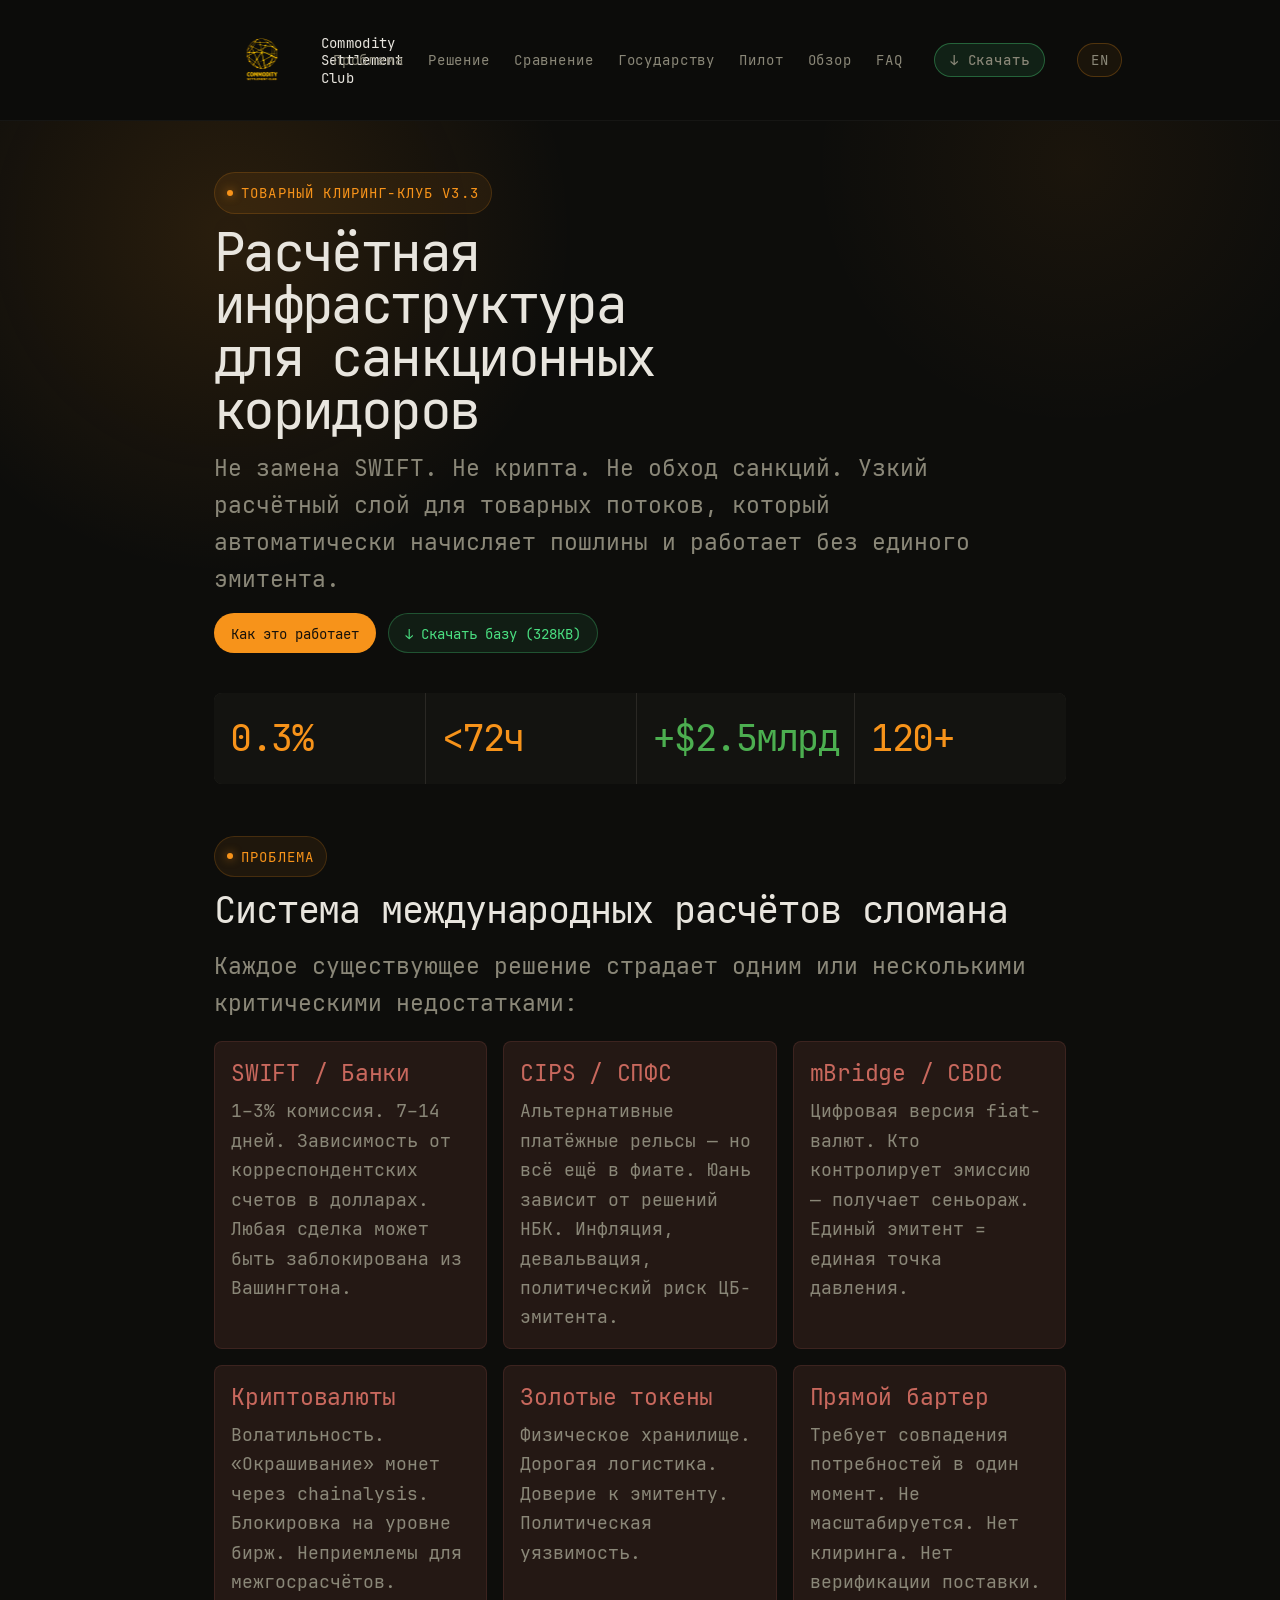
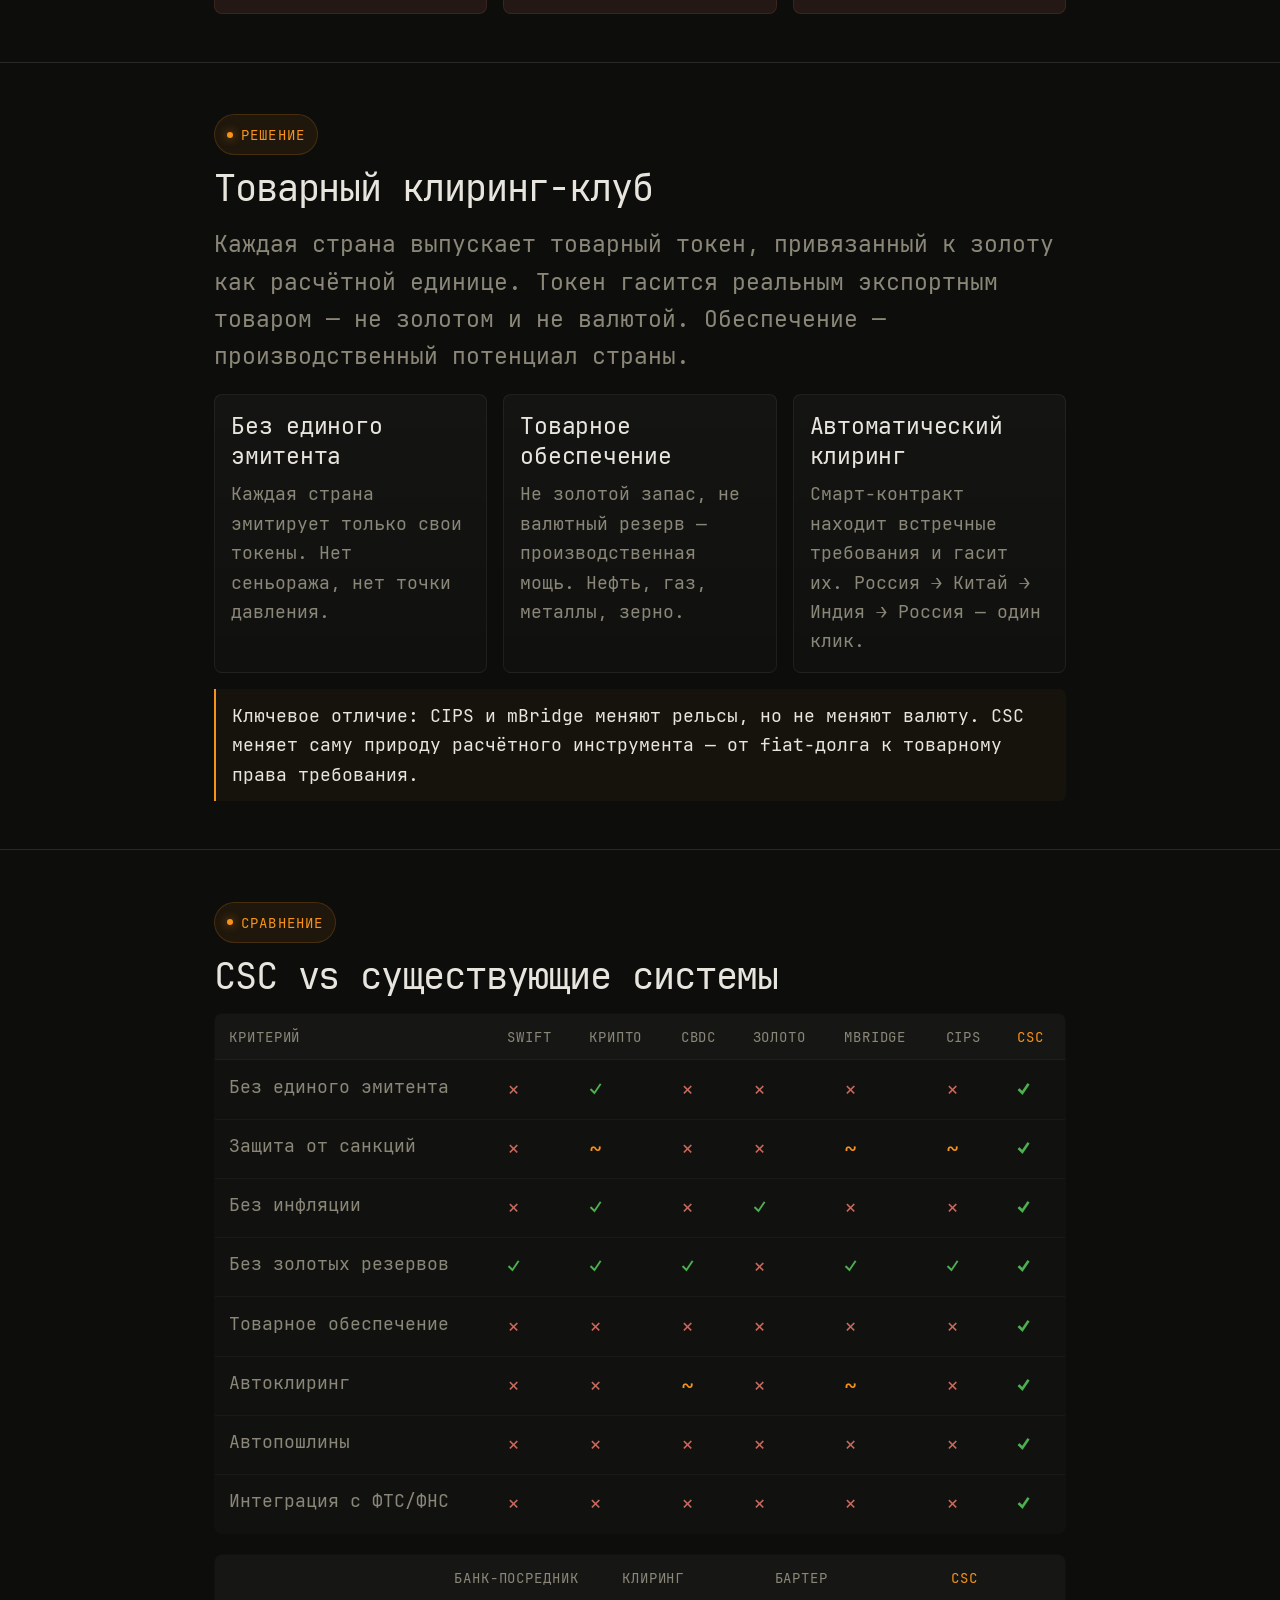
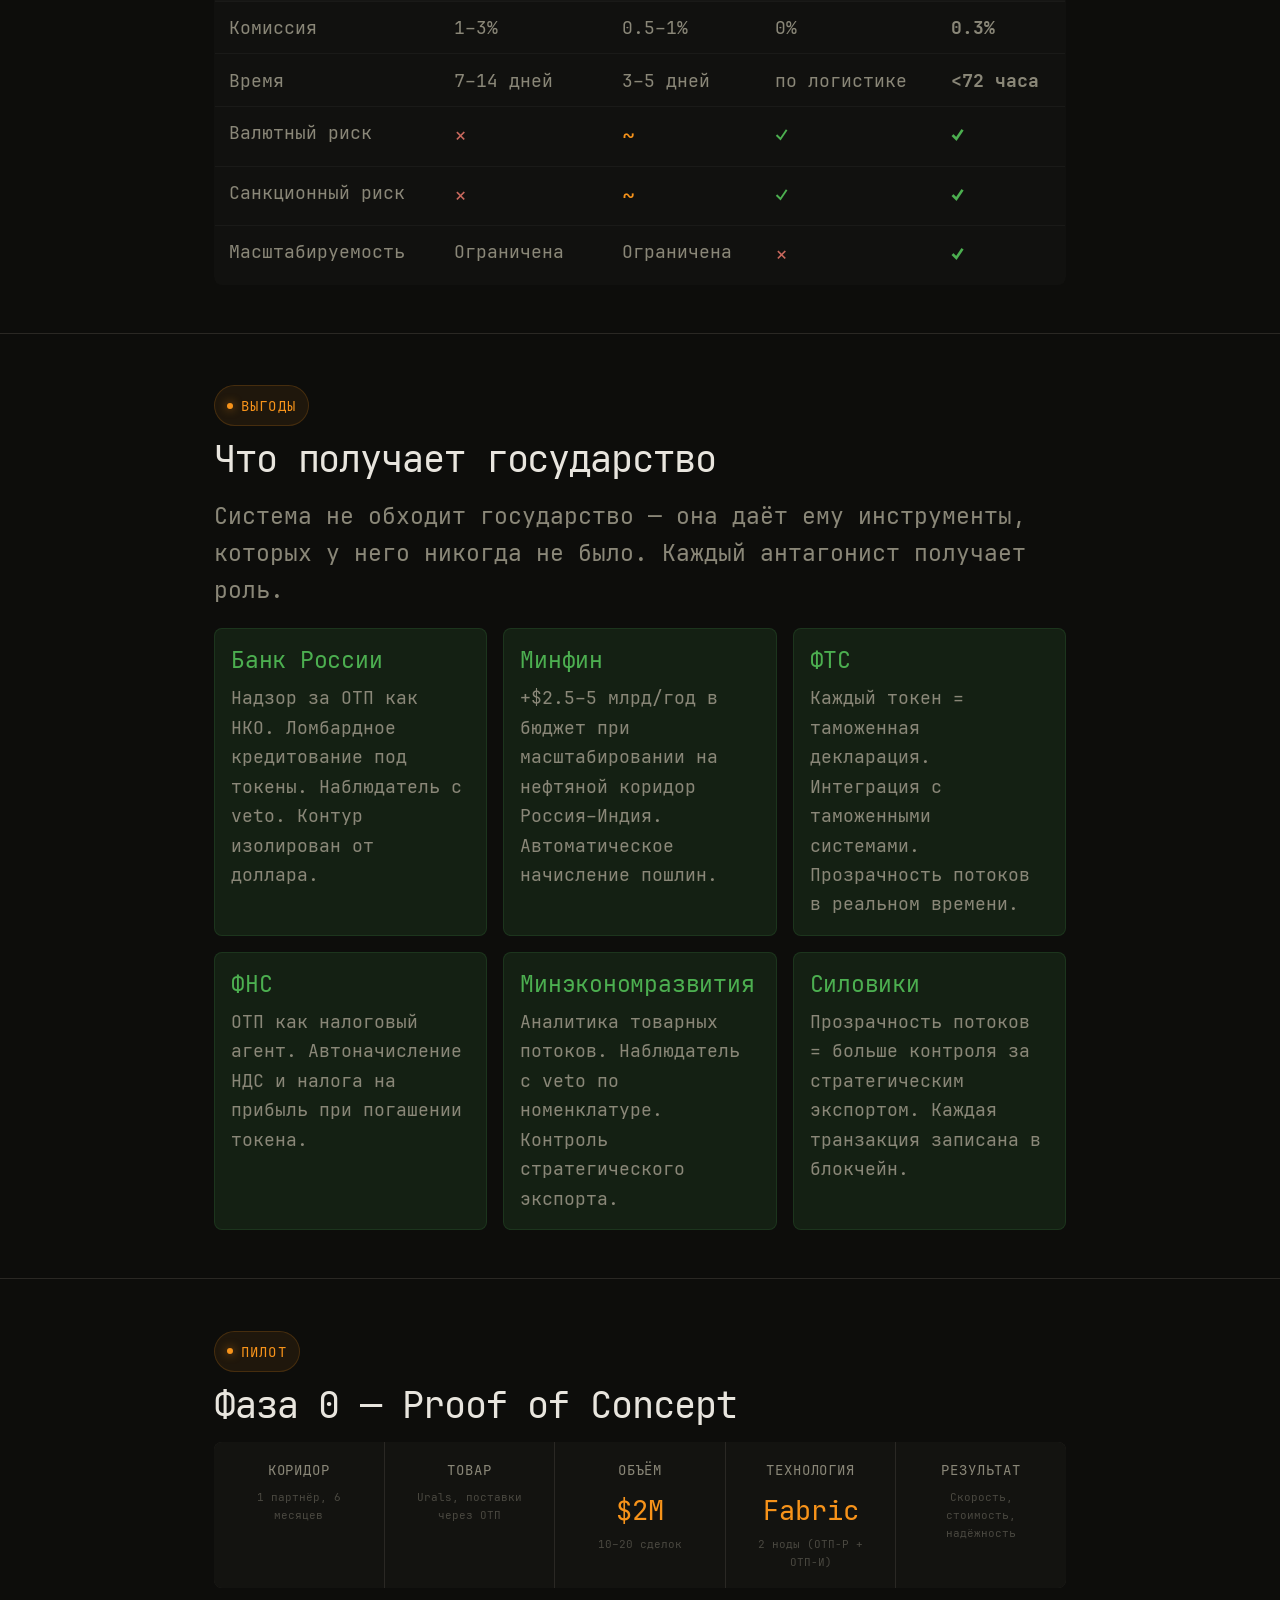
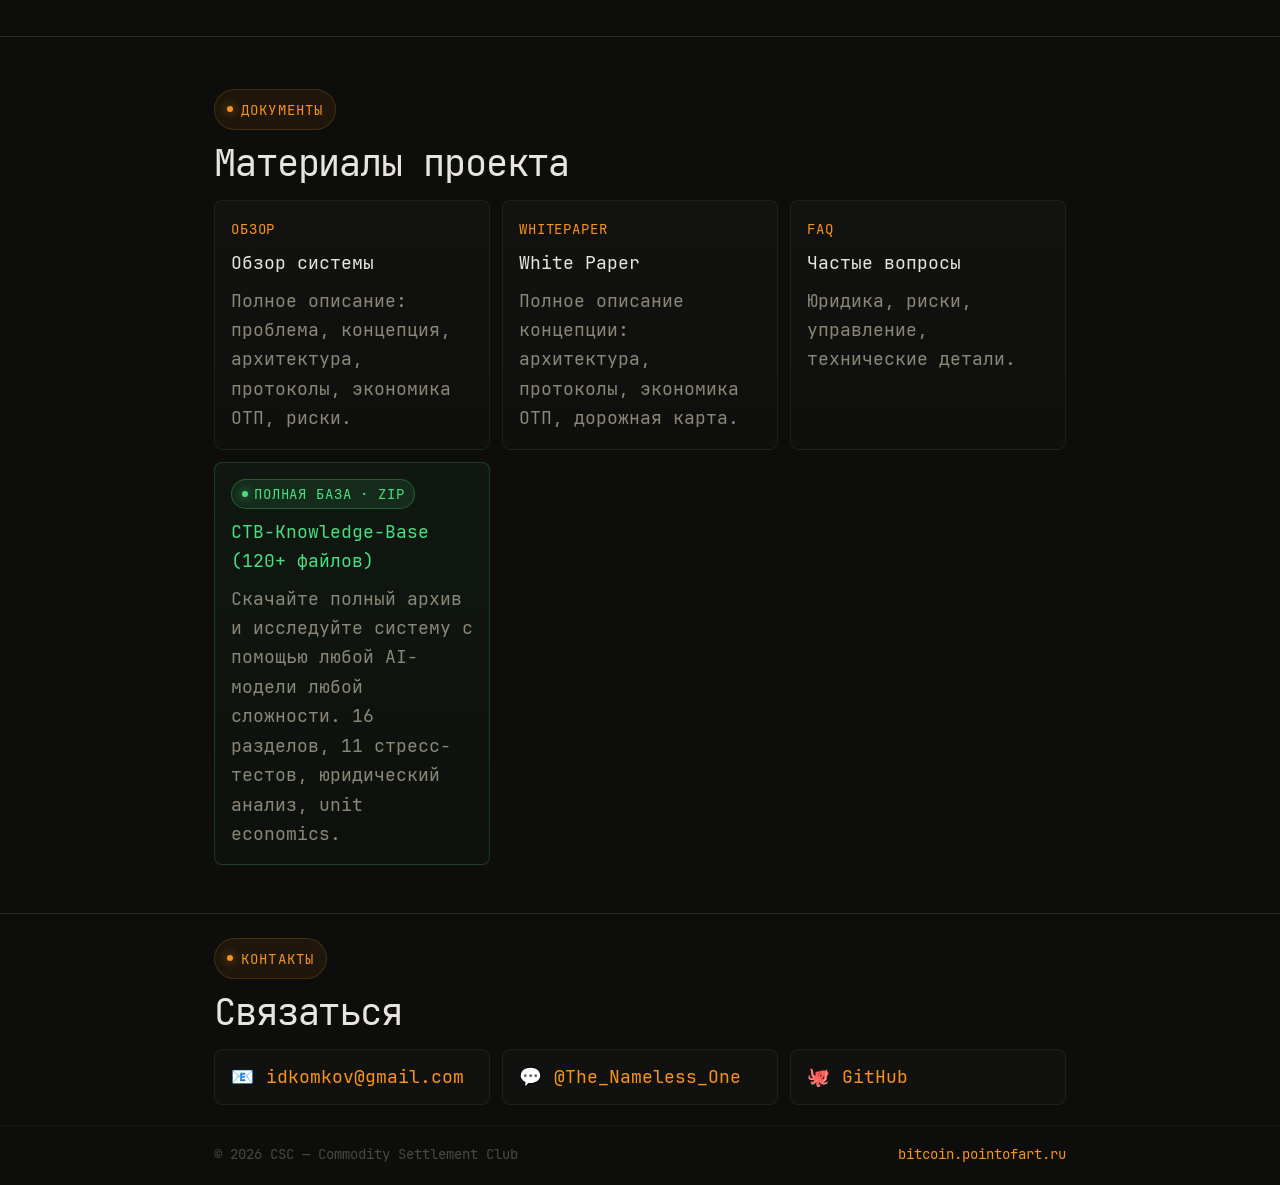
==== index.html @ 3a3a4cc9 "Site redesign: logos, fonts, wider content, EN/RU, contacts, analytics, accordions - Added LOGO.png " ====
<!DOCTYPE html>
<html lang="ru">
<head>
<meta charset="UTF-8">
<meta name="viewport" content="width=device-width, initial-scale=1.0">
<title>CSC — Commodity Settlement Club</title><link rel="stylesheet" href="site.css">
<script defer data-domain="pointofart.ru" src="https://plausible.io/js/script.tagged-events.js"></script>
</head>
<body>

<header class="site-header">
<div class="header-inner">
  <a href="#" class="brand">
    <img src="LOGO.png" alt="CSC" class="brand-mark">
    <div class="brand-copy">
      <strong>Commodity<br>Settlement<br>Club</strong>
    </div>
  </a>
  <nav class="nav">
    <div class="nav-links-wrap">
      <a href="#pain" data-ru="Проблема" data-en="Problem">Проблема</a>
      <a href="#solution" data-ru="Решение" data-en="Solution">Решение</a>
      <a href="#compare" data-ru="Сравнение" data-en="Compare">Сравнение</a>
      <a href="#state" data-ru="Государству" data-en="For state">Государству</a>
      <a href="#pilot" data-ru="Пилот" data-en="Pilot">Пилот</a>
      <a href="overview.html" data-ru="Обзор" data-en="Overview">Обзор</a>
      <a href="faq.html" data-ru="FAQ" data-en="FAQ">FAQ</a>
    </div>
    <a href="CTB-Knowledge-Base-archive.zip" class="nav-cta" download>↓ Скачать</a>
    <a href="index-en.html" class="lang-toggle">EN</a>
  </nav>
</div>
</header>

<!-- ===== HERO ===== -->
<section class="page-hero">
<div class="container">
  <div class="eyebrow" data-ru="Товарный клиринг-клуб v3.3" data-en="Commodity clearing club v3.3">Товарный клиринг-клуб v3.3</div>
  <h1><span data-ru="Расчётная инфраструктура для санкционных коридоров" data-en="Settlement infrastructure for sanctioned corridors">Расчётная инфраструктура для санкционных коридоров</span></h1>
  <p class="subtitle" data-ru="Не замена SWIFT. Не крипта. Не обход санкций. Узкий расчётный слой для товарных потоков, который автоматически начисляет пошлины и работает без единого эмитента." data-en="Not a SWIFT replacement. Not crypto. Not sanctions evasion. A narrow settlement layer for commodity flows that automatically accrues duties and operates without a single issuer.">Не замена SWIFT. Не крипта. Не обход санкций. Узкий расчётный слой для товарных потоков, который автоматически начисляет пошлины и работает без единого эмитента.</p>
  <div class="hero-actions">
    <a href="#solution" class="btn btn-primary" data-ru="Как это работает" data-en="How it works">Как это работает</a>
    <a href="CTB-Knowledge-Base-archive.zip" class="btn btn-dl" data-ru="Скачать базу (328KB)" data-en="Download base (328KB)">Скачать базу (328KB)</a>
  </div>
</div>
</section>

<div class="container">

<!-- ===== STATS ===== -->
<div class="stat-grid fade-in">
  <div class="stat">
    <strong>0.3%</strong>
  </div>
  <div class="stat">
    <strong>&lt;72ч</strong>
  </div>
  <div class="stat green">
    <strong>+$2.5млрд</strong>
  </div>
  <div class="stat">
    <strong>120+</strong>
  </div>
</div>
</div>

<!-- ===== 1. PAIN ===== -->
<section class="section" id="pain">
<div class="container">
  <div class="eyebrow" data-ru="Проблема" data-en="The problem">Проблема</div>
  <h2 class="section-title" data-ru="Система международных расчётов сломана" data-en="The international settlement system is broken">Система международных расчётов сломана</h2>
  <p class="section-copy" data-ru="Каждое существующее решение страдает одним или несколькими критическими недостатками:" data-en="Every existing solution suffers from one or more critical flaws:">Каждое существующее решение страдает одним или несколькими критическими недостатками:</p>
  <div class="grid-3 fade-in">
    <div class="card card-red">
      <h3 data-ru="SWIFT / Банки" data-en="SWIFT / Banks">SWIFT / Банки</h3>
      <p data-ru="1–3% комиссия. 7–14 дней. Зависимость от корреспондентских счетов в долларах. Любая сделка может быть заблокирована из Вашингтона." data-en="1–3% fee. 7–14 days. Dependency on USD correspondent accounts. Any deal can be blocked from Washington.">1–3% комиссия. 7–14 дней. Зависимость от корреспондентских счетов в долларах. Любая сделка может быть заблокирована из Вашингтона.</p>
    </div>
    <div class="card card-red">
      <h3 data-ru="CIPS / СПФС" data-en="CIPS / SPFS">CIPS / СПФС</h3>
      <p data-ru="Альтернативные платёжные рельсы — но всё ещё в фиате. Юань зависит от решений НБК. Инфляция, девальвация, политический риск ЦБ-эмитента." data-en="Alternative payment rails — but still in fiat. Yuan depends on PBOC decisions. Inflation, devaluation, political risk of issuing CB.">Альтернативные платёжные рельсы — но всё ещё в фиате. Юань зависит от решений НБК. Инфляция, девальвация, политический риск ЦБ-эмитента.</p>
    </div>
    <div class="card card-red">
      <h3 data-ru="mBridge / CBDC" data-en="mBridge / CBDC">mBridge / CBDC</h3>
      <p data-ru="Цифровая версия fiat-валют. Кто контролирует эмиссию — получает сеньораж. Единый эмитент = единая точка давления." data-en="Digital versions of fiat currencies. Whoever controls emission gets seigniorage. Single issuer = single point of pressure.">Цифровая версия fiat-валют. Кто контролирует эмиссию — получает сеньораж. Единый эмитент = единая точка давления.</p>
    </div>
    <div class="card card-red">
      <h3 data-ru="Криптовалюты" data-en="Cryptocurrencies">Криптовалюты</h3>
      <p data-ru="Волатильность. «Окрашивание» монет через chainalysis. Блокировка на уровне бирж. Неприемлемы для межгосрасчётов." data-en="Volatility. Coin tainting via chainalysis. Exchange-level blocking. Unsuitable for interstate settlements.">Волатильность. «Окрашивание» монет через chainalysis. Блокировка на уровне бирж. Неприемлемы для межгосрасчётов.</p>
    </div>
    <div class="card card-red">
      <h3 data-ru="Золотые токены" data-en="Gold tokens">Золотые токены</h3>
      <p data-ru="Физическое хранилище. Дорогая логистика. Доверие к эмитенту. Политическая уязвимость. Венесуэла и вольфрамовые слитки." data-en="Physical storage. Expensive logistics. Trust in issuer. Political vulnerability.">Физическое хранилище. Дорогая логистика. Доверие к эмитенту. Политическая уязвимость.</p>
    </div>
    <div class="card card-red">
      <h3 data-ru="Прямой бартер" data-en="Direct barter">Прямой бартер</h3>
      <p data-ru="Требует совпадения потребностей в один момент. Не масштабируется. Нет клиринга. Нет верификации поставки." data-en="Requires matching needs at one moment. Doesn't scale. No clearing. No delivery verification.">Требует совпадения потребностей в один момент. Не масштабируется. Нет клиринга. Нет верификации поставки.</p>
    </div>
  </div>
</div>
</section>

<hr class="divider">

<!-- ===== 2. SOLUTION ===== -->
<section class="section" id="solution">
<div class="container">
  <div class="eyebrow" data-ru="Решение" data-en="Solution">Решение</div>
  <h2 class="section-title" data-ru="Товарный клиринг-клуб" data-en="Commodity Settlement Club">Товарный клиринг-клуб</h2>
  <p class="section-copy" data-ru="Каждая страна выпускает товарный токен, привязанный к золоту как расчётной единице. Токен гасится реальным экспортным товаром — не золотом и не валютой. Обеспечение — производственный потенциал страны." data-en="Each country issues a commodity token pegged to gold as a unit of account. The token is redeemed with real export commodity. Collateral is the country's production capacity.">Каждая страна выпускает товарный токен, привязанный к золоту как расчётной единице. Токен гасится реальным экспортным товаром — не золотом и не валютой. Обеспечение — производственный потенциал страны.</p>

  <div class="grid-3 fade-in">
    <div class="card">
      <h3 data-ru="Без единого эмитента" data-en="No single issuer">Без единого эмитента</h3>
      <p data-ru="Каждая страна эмитирует только свои токены. Нет сеньоража, нет точки давления." data-en="Each country only issues its own tokens. No seigniorage, no pressure point.">Каждая страна эмитирует только свои токены. Нет сеньоража, нет точки давления.</p>
    </div>
    <div class="card">
      <h3 data-ru="Товарное обеспечение" data-en="Commodity-backed">Товарное обеспечение</h3>
      <p data-ru="Не золотой запас, не валютный резерв — производственная мощь. Нефть, газ, металлы, зерно." data-en="Not gold reserves, not forex — production capacity. Oil, gas, metals, grain.">Не золотой запас, не валютный резерв — производственная мощь. Нефть, газ, металлы, зерно.</p>
    </div>
    <div class="card">
      <h3 data-ru="Автоматический клиринг" data-en="Automatic clearing">Автоматический клиринг</h3>
      <p data-ru="Смарт-контракт находит встречные требования и гасит их. Россия → Китай → Индия → Россия — один клик." data-en="Smart contract finds offsetting claims and settles them. Russia → China → India → Russia — one click.">Смарт-контракт находит встречные требования и гасит их. Россия → Китай → Индия → Россия — один клик.</p>
    </div>
  </div>

  <blockquote>
    <p data-ru="Ключевое отличие: CIPS и mBridge меняют рельсы, но не меняют валюту. CSC меняет саму природу расчётного инструмента — от fiat-долга к товарному праву требования." data-en="Key difference: CIPS and mBridge change the rails but not the currency. CSC changes the nature of the settlement instrument itself — from fiat debt to commodity claim.">Ключевое отличие: CIPS и mBridge меняют рельсы, но не меняют валюту. CSC меняет саму природу расчётного инструмента — от fiat-долга к товарному права требования.</p>
  </blockquote>
</div>
</section>

<hr class="divider">

<!-- ===== 3. COMPARISON ===== -->
<section class="section" id="compare">
<div class="container">
  <div class="eyebrow" data-ru="Сравнение" data-en="Comparison">Сравнение</div>
  <h2 class="section-title" data-ru="CSC vs существующие системы" data-en="CSC vs existing systems">CSC vs существующие системы</h2>

  <!-- Table 1: Features -->
  <div class="table-wrap fade-in">
    <table>
      <thead>
        <tr>
          <th data-ru="Критерий" data-en="Criteria">Критерий</th>
          <th>SWIFT</th>
          <th data-ru="Крипто" data-en="Crypto">Крипто</th>
          <th>CBDC</th>
          <th data-ru="Золото" data-en="Gold">Золото</th>
          <th>mBridge</th>
          <th>CIPS</th>
          <th style="color:var(--color-primary)">CSC</th>
        </tr>
      </thead>
      <tbody>
        <tr>
          <td data-ru="Без единого эмитента" data-en="No single issuer">Без единого эмитента</td>
          <td class="cross">×</td><td class="check">✓</td><td class="cross">×</td><td class="cross">×</td><td class="cross">×</td><td class="cross">×</td><td class="highlight check"><strong>✓</strong></td>
        </tr>
        <tr>
          <td data-ru="Защита от санкций" data-en="Sanction-proof">Защита от санкций</td>
          <td class="cross">×</td><td class="partial">~</td><td class="cross">×</td><td class="cross">×</td><td class="partial">~</td><td class="partial">~</td><td class="highlight check"><strong>✓</strong></td>
        </tr>
        <tr>
          <td data-ru="Без инфляции" data-en="Inflation-free">Без инфляции</td>
          <td class="cross">×</td><td class="check">✓</td><td class="cross">×</td><td class="check">✓</td><td class="cross">×</td><td class="cross">×</td><td class="highlight check"><strong>✓</strong></td>
        </tr>
        <tr>
          <td data-ru="Без золотых резервов" data-en="No gold reserves needed">Без золотых резервов</td>
          <td class="check">✓</td><td class="check">✓</td><td class="check">✓</td><td class="cross">×</td><td class="check">✓</td><td class="check">✓</td><td class="highlight check"><strong>✓</strong></td>
        </tr>
        <tr>
          <td data-ru="Товарное обеспечение" data-en="Commodity-backed">Товарное обеспечение</td>
          <td class="cross">×</td><td class="cross">×</td><td class="cross">×</td><td class="cross">×</td><td class="cross">×</td><td class="cross">×</td><td class="highlight check"><strong>✓</strong></td>
        </tr>
        <tr>
          <td data-ru="Автоклиринг" data-en="Auto-clearing">Автоклиринг</td>
          <td class="cross">×</td><td class="cross">×</td><td class="partial">~</td><td class="cross">×</td><td class="partial">~</td><td class="cross">×</td><td class="highlight check"><strong>✓</strong></td>
        </tr>
        <tr>
          <td data-ru="Автопошлины" data-en="Auto duties">Автопошлины</td>
          <td class="cross">×</td><td class="cross">×</td><td class="cross">×</td><td class="cross">×</td><td class="cross">×</td><td class="cross">×</td><td class="highlight check"><strong>✓</strong></td>
        </tr>
        <tr>
          <td data-ru="Интеграция с ФТС/ФНС" data-en="Customs/tax integration">Интеграция с ФТС/ФНС</td>
          <td class="cross">×</td><td class="cross">×</td><td class="cross">×</td><td class="cross">×</td><td class="cross">×</td><td class="cross">×</td><td class="highlight check"><strong>✓</strong></td>
        </tr>
      </tbody>
    </table>
  </div>

  <!-- Table 2: Metrics -->
  <div class="table-wrap fade-in" style="margin-top:var(--space-5)">
    <table>
      <thead>
        <tr>
          <th></th>
          <th data-ru="Банк-посредник" data-en="Bank intermediary">Банк-посредник</th>
          <th data-ru="Клиринг" data-en="Clearing">Клиринг</th>
          <th data-ru="Бартер" data-en="Barter">Бартер</th>
          <th style="color:var(--color-primary)">CSC</th>
        </tr>
      </thead>
      <tbody>
        <tr>
          <td data-ru="Комиссия" data-en="Fee">Комиссия</td>
          <td>1–3%</td><td>0.5–1%</td><td>0%</td><td class="highlight"><strong>0.3%</strong></td>
        </tr>
        <tr>
          <td data-ru="Время" data-en="Time">Время</td>
          <td>7–14 дней</td><td>3–5 дней</td><td data-ru="по логистике" data-en="logistics-based">по логистике</td><td class="highlight"><strong>&lt;72 часа</strong></td>
        </tr>
        <tr>
          <td data-ru="Валютный риск" data-en="FX risk">Валютный риск</td>
          <td class="cross">×</td><td class="partial">~</td><td class="check">✓</td><td class="highlight check"><strong>✓</strong></td>
        </tr>
        <tr>
          <td data-ru="Санкционный риск" data-en="Sanction risk">Санкционный риск</td>
          <td class="cross">×</td><td class="partial">~</td><td class="check">✓</td><td class="highlight check"><strong>✓</strong></td>
        </tr>
        <tr>
          <td data-ru="Масштабируемость" data-en="Scalability">Масштабируемость</td>
          <td data-ru="Ограничена" data-en="Limited">Ограничена</td><td data-ru="Ограничена" data-en="Limited">Ограничена</td><td class="cross">×</td><td class="highlight check"><strong>✓</strong></td>
        </tr>
      </tbody>
    </table>
  </div>
</div>
</section>

<hr class="divider">

<!-- ===== 4. STATE BENEFITS ===== -->
<section class="section" id="state">
<div class="container">
  <div class="eyebrow" data-ru="Выгоды" data-en="Benefits">Выгоды</div>
  <h2 class="section-title" data-ru="Что получает государство" data-en="What the state gets">Что получает государство</h2>
  <p class="section-copy" data-ru="Система не обходит государство — она даёт ему инструменты, которых у него никогда не было. Каждый антагонист получает роль." data-en="The system doesn't bypass the state — it gives it tools it never had. Every antagonist gets a role.">Система не обходит государство — она даёт ему инструменты, которых у него никогда не было. Каждый антагонист получает роль.</p>
  <div class="grid-3 fade-in">
    <div class="card card-green">
      <h3 data-ru="Банк России" data-en="Central Bank">Банк России</h3>
      <p data-ru="Надзор за ОТП как НКО. Ломбардное кредитование под токены. Наблюдатель с veto. Контур изолирован от доллара." data-en="Oversight of OTP as NPO. Lombard lending against tokens. Observer with veto. USD-isolated circuit.">Надзор за ОТП как НКО. Ломбардное кредитование под токены. Наблюдатель с veto. Контур изолирован от доллара.</p>
    </div>
    <div class="card card-green">
      <h3 data-ru="Минфин" data-en="Ministry of Finance">Минфин</h3>
      <p data-ru="+$2.5–5 млрд/год в бюджет при масштабировании на нефтяной коридор Россия–Индия. Автоматическое начисление пошлин." data-en="+$2.5–5B/year budget revenue at scale on Russia–India oil corridor. Automatic duty accrual.">+$2.5–5 млрд/год в бюджет при масштабировании на нефтяной коридор Россия–Индия. Автоматическое начисление пошлин.</p>
    </div>
    <div class="card card-green">
      <h3 data-ru="ФТС" data-en="Customs">ФТС</h3>
      <p data-ru="Каждый токен = таможенная декларация. Интеграция с таможенными системами. Прозрачность потоков в реальном времени." data-en="Each token = customs declaration. Customs system integration. Real-time flow transparency.">Каждый токен = таможенная декларация. Интеграция с таможенными системами. Прозрачность потоков в реальном времени.</p>
    </div>
    <div class="card card-green">
      <h3 data-ru="ФНС" data-en="Tax Service">ФНС</h3>
      <p data-ru="ОТП как налоговый агент. Автоначисление НДС и налога на прибыль при погашении токена." data-en="OTP as tax agent. Automatic VAT and income tax accrual on token redemption.">ОТП как налоговый агент. Автоначисление НДС и налога на прибыль при погашении токена.</p>
    </div>
    <div class="card card-green">
      <h3 data-ru="Минэкономразвития" data-en="Economy Ministry">Минэкономразвития</h3>
      <p data-ru="Аналитика товарных потоков. Наблюдатель с veto по номенклатуре. Контроль стратегического экспорта." data-en="Commodity flow analytics. Observer with veto on nomenclature. Strategic export control.">Аналитика товарных потоков. Наблюдатель с veto по номенклатуре. Контроль стратегического экспорта.</p>
    </div>
    <div class="card card-green">
      <h3 data-ru="Силовики" data-en="Security services">Силовики</h3>
      <p data-ru="Прозрачность потоков = больше контроля за стратегическим экспортом. Каждая транзакция записана в блокчейн." data-en="Flow transparency = more control over strategic exports. Every transaction recorded on blockchain.">Прозрачность потоков = больше контроля за стратегическим экспортом. Каждая транзакция записана в блокчейн.</p>
    </div>
  </div>
</div>
</section>

<hr class="divider">

<!-- ===== 5. PILOT ===== -->
<section class="section" id="pilot">
<div class="container">
  <div class="eyebrow" data-ru="Пилот" data-en="Pilot">Пилот</div>
  <h2 class="section-title" data-ru="Фаза 0 — Proof of Concept" data-en="Phase 0 — Proof of Concept">Фаза 0 — Proof of Concept</h2>
  <div class="pilot-grid fade-in">
    <div class="pilot-item">
      <strong data-ru="Коридор" data-en="Corridor">Коридор</strong>
      <small data-ru="1 партнёр, 6 месяцев" data-en="1 partner, 6 months">1 партнёр, 6 месяцев</small>
    </div>
    <div class="pilot-item">
      <strong data-ru="Товар" data-en="Commodity">Товар</strong>
      <small data-ru="Urals, поставки через ОТП" data-en="Urals, deliveries via OTP">Urals, поставки через ОТП</small>
    </div>
    <div class="pilot-item">
      <strong data-ru="Объём" data-en="Volume">Объём</strong>
      <span>$2M</span>
      <small data-ru="10–20 сделок" data-en="10–20 transactions">10–20 сделок</small>
    </div>
    <div class="pilot-item">
      <strong data-ru="Технология" data-en="Technology">Технология</strong>
      <span>Fabric</span>
      <small data-ru="2 ноды (ОТП-Р + ОТП-И)" data-en="2 nodes (OTP-R + OTP-I)">2 ноды (ОТП-Р + ОТП-И)</small>
    </div>
    <div class="pilot-item">
      <strong data-ru="Результат" data-en="Result">Результат</strong>
      <small data-ru="Скорость, стоимость, надёжность" data-en="Speed, cost, reliability">Скорость, стоимость, надёжность</small>
    </div>
  </div>
</div>
</section>

<hr class="divider">

<!-- ===== 6. DOCUMENTS ===== -->
<section class="section" id="docs">
<div class="container">
  <div class="eyebrow" data-ru="Документы" data-en="Documents">Документы</div>
  <h2 class="section-title" data-ru="Материалы проекта" data-en="Project materials">Материалы проекта</h2>
  <div class="doc-grid fade-in">
    <a href="overview.html" class="doc-card">
      <span class="doc-label" data-ru="Обзор" data-en="Overview">Обзор</span>
      <span class="doc-title" data-ru="Обзор системы" data-en="System overview">Обзор системы</span>
      <span class="doc-desc" data-ru="Полное описание: проблема, концепция, архитектура, протоколы, экономика ОТП, риски." data-en="Full description: problem, concept, architecture, protocols, OTP economics, risks.">Полное описание: проблема, концепция, архитектура, протоколы, экономика ОТП, риски.</span>
    </a>
    <a href="whitepaper.html" class="doc-card">
      <span class="doc-label">Whitepaper</span>
      <span class="doc-title" data-ru="White Paper" data-en="White Paper">White Paper</span>
      <span class="doc-desc" data-ru="Полное описание концепции: архитектура, протоколы, экономика ОТП, дорожная карта." data-en="Full concept: architecture, protocols, OTP economics, roadmap.">Полное описание концепции: архитектура, протоколы, экономика ОТП, дорожная карта.</span>
    </a>
    <a href="faq.html" class="doc-card">
      <span class="doc-label">FAQ</span>
      <span class="doc-title" data-ru="Частые вопросы" data-en="Frequently asked">Частые вопросы</span>
      <span class="doc-desc" data-ru="Юридика, риски, управление, технические детали." data-en="Legal, risks, governance, technical details.">Юридика, риски, управление, технические детали.</span>
    </a>
    <a href="CTB-Knowledge-Base-archive.zip" class="doc-card doc-card--dl">
      <span class="doc-label" data-ru="Полная база · ZIP" data-en="Full base · ZIP">Полная база · ZIP</span>
      <span class="doc-title" data-ru="CTB-Knowledge-Base (120+ файлов)" data-en="CTB-Knowledge-Base (120+ files)">CTB-Knowledge-Base (120+ файлов)</span>
      <span class="doc-desc" data-ru="Скачайте полный архив и исследуйте систему с помощью любой AI-модели любой сложности. 16 разделов, 11 стресс-тестов, юридический анализ, unit economics." data-en="Download the full archive and explore the system with any AI model of any complexity. 16 sections, 11 stress tests, legal analysis, unit economics.">Скачайте полный архив и исследуйте систему с помощью любой AI-модели любой сложности. 16 разделов, 11 стресс-тестов, юридический анализ, unit economics.</span>
    </a>
  </div>
</div>
</section>

</div>


<!-- ===== КОНТАКТЫ ===== -->
<section class="contacts-section" id="contacts">
<div class="container">
  <div class="eyebrow" data-ru="Контакты" data-en="Contacts">Контакты</div>
  <h2 class="section-title" data-ru="Связаться" data-en="Get in touch">Связаться</h2>
  <div class="contacts-grid fade-in">
    <div class="contact-card">
      <span>📧</span>
      <a href="mailto:idkomkov@gmail.com">idkomkov@gmail.com</a>
    </div>
    <div class="contact-card">
      <span>💬</span>
      <a href="https://t.me/The_Nameless_One" target="_blank" rel="noopener">@The_Nameless_One</a>
    </div>
    <div class="contact-card">
      <span>🐙</span>
      <a href="https://github.com/DigitalGekko77/commodity-settlement-club" target="_blank" rel="noopener">GitHub</a>
    </div>
  </div>
</div>
</section>

<!-- ===== FOOTER ===== -->
<footer class="site-footer">
<div class="footer-inner">
  <span>© 2026 CSC — Commodity Settlement Club</span>
  <a href="https://bitcoin.pointofart.ru" target="_blank" rel="noopener">bitcoin.pointofart.ru</a>
</div>
</footer>

<script>
document.querySelectorAll('.accordion-header').forEach(btn => {
  btn.addEventListener('click', () => {
    btn.closest('.accordion').classList.toggle('open');
  });
});
const observer = new IntersectionObserver(entries => {
  entries.forEach(e => { if (e.isIntersecting) e.target.classList.add('visible'); });
}, { threshold: 0.1 });
document.querySelectorAll('.fade-in').forEach(el => observer.observe(el));
</script>

</body>
</html>
---- site.css ----
/* ===== FONTS ===== */
@import url('https://fonts.googleapis.com/css2?family=Inter:wght@300;400;500;600;700&display=swap');

@font-face {
  font-family: 'JetBrains Mono';
  src: url('./assets/fonts/JetBrainsMono-Light.woff2') format('woff2');
  font-weight: 300;
  font-style: normal;
  font-display: swap;
}
@font-face {
  font-family: 'JetBrains Mono';
  src: url('./assets/fonts/JetBrainsMono-Regular.woff2') format('woff2');
  font-weight: 400;
  font-style: normal;
  font-display: swap;
}
@font-face {
  font-family: 'JetBrains Mono';
  src: url('./assets/fonts/JetBrainsMono-Medium.woff2') format('woff2');
  font-weight: 500;
  font-style: normal;
  font-display: swap;
}
@font-face {
  font-family: 'JetBrains Mono';
  src: url('./assets/fonts/JetBrainsMono-SemiBold.woff2') format('woff2');
  font-weight: 600;
  font-style: normal;
  font-display: swap;
}
@font-face {
  font-family: 'JetBrains Mono';
  src: url('./assets/fonts/JetBrainsMono-Bold.woff2') format('woff2');
  font-weight: 700;
  font-style: normal;
  font-display: swap;
}
@font-face {
  font-family: 'JetBrains Mono';
  src: url('./assets/fonts/JetBrainsMono-ExtraBold.woff2') format('woff2');
  font-weight: 800;
  font-style: normal;
  font-display: swap;
}
@font-face {
  font-family: 'Timea Ru';
  src: url('./assets/fonts/Timea(Ru)-Regular.ttf') format('truetype');
  font-weight: 400;
  font-style: normal;
  font-display: swap;
}

:root {
  --text-xs: clamp(0.8rem, 0.75rem + 0.25vw, 0.9rem);
  --text-sm: clamp(1rem, 0.95rem + 0.35vw, 1.15rem);
  --text-base: clamp(1.25rem, 1.1rem + 0.5vw, 1.45rem);
  --text-lg: clamp(1.4rem, 1.2rem + 0.75vw, 1.7rem);
  --text-xl: clamp(1.7rem, 1.3rem + 1.25vw, 2.5rem);
  --text-2xl: clamp(2.2rem, 1.3rem + 2.5vw, 3.7rem);
  --text-3xl: clamp(2.8rem, 1.1rem + 4vw, 5.2rem);
  --space-1: 0.25rem; --space-2: 0.5rem; --space-3: 0.75rem; --space-4: 1rem;
  --space-5: 1.25rem; --space-6: 1.5rem; --space-8: 2rem; --space-10: 2.5rem;
  --space-12: 3rem; --space-16: 4rem;
  --radius-sm: 0.25rem; --radius-md: 0.375rem; --radius-lg: 0.5rem; --radius-full: 9999px;
  --transition: 180ms cubic-bezier(0.16, 1, 0.3, 1);
  --font-display: 'JetBrains Mono', 'Courier New', monospace;
  --font-body: 'JetBrains Mono', 'Courier New', monospace;
  --color-bg: #0d0d0b; --color-surface: #131310; --color-surface-2: #1a1916;
  --color-divider: #2a2824; --color-border: #333028;
  --color-text: #e8e5de; --color-text-muted: #8a8778; --color-text-faint: #4a4840;
  --color-primary: #F7931A; --color-primary-hover: #e07d0a; --color-primary-dim: rgba(247, 147, 26, 0.12);
  --color-success: #4CAF50; --color-success-dim: rgba(76, 175, 80, 0.12);
  --color-red: #c8685d; --color-red-dim: rgba(200, 104, 93, 0.12);
  --shadow-sm: 0 1px 2px rgba(0,0,0,0.4);
  --shadow-lg: 0 12px 40px rgba(0,0,0,0.6);
  --content: 900px; --content-narrow: 640px;
}
*, *::before, *::after { box-sizing: border-box; margin: 0; padding: 0; }
html { -webkit-font-smoothing: antialiased; scroll-behavior: smooth; scroll-padding-top: 4rem; }
body { min-height: 100dvh; line-height: 1.6; font-family: var(--font-body); font-size: var(--text-base); color: var(--color-text); background: var(--color-bg); overflow-x: hidden; }
img, svg { display: block; max-width: 100%; }
h1, h2, h3, h4 { text-wrap: balance; line-height: 1.15; }
a { color: inherit; text-decoration: none; }
p a, li a, td a { color: var(--color-primary); }
::selection { background: rgba(247,147,26,0.25); color: var(--color-text); }
:focus-visible { outline: 2px solid var(--color-primary); outline-offset: 3px; border-radius: var(--radius-sm); }
.container { max-width: var(--content); margin-inline: auto; padding-inline: 1.5rem; position: relative; z-index: 1; }
.container.narrow { max-width: var(--content-narrow); }

/* Header */
.site-header { position: sticky; top: 0; z-index: 20; background: rgba(13,13,11,0.88); backdrop-filter: blur(16px); border-bottom: 1px solid rgba(255,255,255,0.04); }
.header-inner { max-width: var(--content); margin-inline: auto; padding-inline: 1.5rem; min-height: 90px; display: flex; align-items: center; justify-content: space-between; gap: var(--space-6); flex-wrap: nowrap; }
.brand { display: inline-flex; align-items: center; gap: var(--space-3); }
.brand-mark { width: 120px; height: 120px; object-fit: contain; flex-shrink: 0; }
.brand-copy strong { display: block; font-family: var(--font-display); font-size: var(--text-xs); font-weight: 400; letter-spacing: 0.02em; line-height: 1.2; }
.nav { display: flex; align-items: center; gap: var(--space-8); flex-wrap: nowrap; }
.nav-links-wrap { display: flex; align-items: center; gap: var(--space-6); }
.nav a { font-family: var(--font-display); font-size: var(--text-xs); color: var(--color-text-muted); letter-spacing: 0.06em; transition: color var(--transition); white-space: nowrap; }
.nav a:hover { color: var(--color-text); }
.lang-toggle { padding: 0.3rem 0.7rem; border: 1px solid rgba(247,147,26,0.2); border-radius: var(--radius-full); color: var(--color-primary); font-family: var(--font-display); font-size: var(--text-xs); background: rgba(247,147,26,0.06); cursor: pointer; transition: background var(--transition); }
.lang-toggle:hover { background: rgba(247,147,26,0.12); }
.nav-cta { display: inline-flex; align-items: center; gap: 0.3rem; padding: 0.3rem 0.9rem; border: 1px solid rgba(74,222,128,0.35); border-radius: var(--radius-full); background: rgba(74,222,128,0.1); color: #4ade80; font-family: var(--font-display); font-size: var(--text-xs); font-weight: 500; letter-spacing: 0.04em; text-decoration: none; cursor: pointer; transition: background var(--transition), border-color var(--transition), box-shadow var(--transition); white-space: nowrap; }
.nav-cta:hover { background: rgba(74,222,128,0.18); border-color: rgba(74,222,128,0.6); box-shadow: 0 0 14px rgba(74,222,128,0.15); color: #4ade80; }

/* Language toggle as pill button */
.lang-toggle { padding: 0.3rem 0.8rem; border: 1px solid rgba(247,147,26,0.25); border-radius: var(--radius-full); color: var(--color-primary); font-family: var(--font-display); font-size: var(--text-xs); background: rgba(247,147,26,0.06); cursor: pointer; transition: background var(--transition); text-decoration: none; display: inline-flex; align-items: center; }
.lang-toggle:hover { background: rgba(247,147,26,0.12); }

/* Hero */
.page-hero { padding: clamp(var(--space-8), 5vw, var(--space-12)) 0 var(--space-6); position: relative; overflow: hidden; }
.page-hero::before { content: ''; position: absolute; inset: 0; background: radial-gradient(circle at 18% 20%, rgba(247,147,26,0.12), transparent 30%), radial-gradient(circle at 84% 8%, rgba(247,147,26,0.06), transparent 22%); pointer-events: none; }
.page-hero h1 { font-family: var(--font-display); font-size: var(--text-2xl); line-height: 1; letter-spacing: -0.05em; max-width: 18ch; font-weight: 400; }
.page-hero .subtitle { max-width: 55ch; margin-top: var(--space-3); color: var(--color-text-muted); font-size: var(--text-base); }
.eyebrow { display: inline-flex; align-items: center; gap: var(--space-2); font-family: var(--font-display); font-size: var(--text-xs); letter-spacing: 0.08em; text-transform: uppercase; color: var(--color-primary); padding: var(--space-2) var(--space-3); border-radius: var(--radius-full); border: 1px solid rgba(247,147,26,0.18); background: rgba(247,147,26,0.08); margin-bottom: var(--space-3); }
.eyebrow::before { content: ''; width: 6px; height: 6px; border-radius: 50%; background: var(--color-primary); box-shadow: 0 0 10px rgba(247,147,26,0.7); }

/* Section */
.section { padding: clamp(var(--space-8), 4vw, var(--space-12)) 0; }
.section-title { font-family: var(--font-display); font-size: var(--text-xl); line-height: 1.15; letter-spacing: -0.03em; font-weight: 400; margin-bottom: var(--space-4); }
.section-copy { color: var(--color-text-muted); font-size: var(--text-base); max-width: 65ch; margin-bottom: var(--space-5); }

/* Stat grid */
.stat-grid { display: grid; grid-template-columns: repeat(4, 1fr); gap: 1px; background: var(--color-divider); border-radius: 0.5rem; overflow: hidden; margin-top: var(--space-4); }
.stat { padding: var(--space-4); background: var(--color-surface); }
.stat strong { display: block; font-family: var(--font-display); font-size: var(--text-xl); color: var(--color-primary); letter-spacing: -0.04em; font-weight: 400; }
.stat.green strong { color: var(--color-success); }
.stat span { display: block; margin-top: var(--space-1); color: var(--color-text-muted); font-size: var(--text-xs); }

/* Cards */
.grid-2, .grid-3 { display: grid; gap: var(--space-4); }
.grid-2 { grid-template-columns: repeat(2, 1fr); }
.grid-3 { grid-template-columns: repeat(3, 1fr); }
.card { background: linear-gradient(180deg, rgba(255,255,255,0.03), rgba(255,255,255,0.015)); border: 1px solid rgba(255,255,255,0.06); border-radius: 0.5rem; padding: var(--space-4); }
.card h3 { font-family: var(--font-display); font-size: var(--text-base); line-height: 1.3; margin-bottom: var(--space-2); font-weight: 400; letter-spacing: -0.01em; }
.card p, .card li { color: var(--color-text-muted); font-size: var(--text-sm); }
.card ul { list-style: none; display: grid; gap: var(--space-1); }
.card li::before { content: '\2192'; color: var(--color-primary); margin-right: 0.4rem; font-family: var(--font-display); }
.card-green { border-color: rgba(76,175,80,0.15); background: var(--color-success-dim); }
.card-green h3 { color: var(--color-success); }
.card-red { border-color: rgba(200,104,93,0.15); background: var(--color-red-dim); }
.card-red h3 { color: var(--color-red); }

/* Table */
.table-wrap { overflow-x: auto; margin-top: var(--space-4); }
table { width: 100%; border-collapse: collapse; border-radius: 0.5rem; overflow: hidden; border: 1px solid rgba(255,255,255,0.06); background: rgba(255,255,255,0.015); }
th, td { padding: 0.7rem 0.9rem; text-align: left; font-size: var(--text-sm); border-bottom: 1px solid rgba(255,255,255,0.04); vertical-align: top; }
th { font-family: var(--font-display); font-weight: 400; color: var(--color-text-muted); background: rgba(255,255,255,0.02); font-size: var(--text-xs); text-transform: uppercase; letter-spacing: 0.06em; }
td { color: var(--color-text-muted); }
tr.highlight td { background: rgba(247,147,26,0.08); color: var(--color-text); }
td.check { color: var(--color-success); font-family: var(--font-display); font-size: 1.4rem; }
td.cross { color: var(--color-red); font-family: var(--font-display); font-size: 1.4rem; }
td.partial { color: var(--color-primary); font-family: var(--font-display); font-size: 1.4rem; }

/* Pilot section */
.pilot-grid { display: grid; grid-template-columns: repeat(5, 1fr); gap: 1px; background: var(--color-divider); border-radius: 0.5rem; overflow: hidden; margin-top: var(--space-4); }
.pilot-item { padding: var(--space-4); background: var(--color-surface); text-align: center; }
.pilot-item strong { display: block; font-family: var(--font-display); font-size: var(--text-xs); text-transform: uppercase; letter-spacing: 0.06em; color: var(--color-text-muted); margin-bottom: var(--space-2); font-weight: 400; }
.pilot-item span { font-family: var(--font-display); font-size: var(--text-lg); color: var(--color-primary); font-weight: 400; }
.pilot-item small { display: block; font-size: 0.7rem; color: var(--color-text-faint); margin-top: var(--space-1); }

/* FAQ */
.faq-list { display: grid; gap: var(--space-3); margin-top: var(--space-4); }
.faq-item { border-radius: 0.5rem; border: 1px solid rgba(255,255,255,0.06); background: linear-gradient(180deg, rgba(255,255,255,0.025), rgba(255,255,255,0.012)); padding: var(--space-4); }
.faq-item h3 { font-family: var(--font-display); font-size: var(--text-sm); margin-bottom: var(--space-2); font-weight: 400; }
.faq-item p { color: var(--color-text-muted); font-size: var(--text-sm); }
.faq-item p + p { margin-top: var(--space-2); }

/* Documents section */
.doc-grid { display: grid; grid-template-columns: repeat(3, 1fr); gap: var(--space-3); margin-top: var(--space-4); }
.doc-card { display: flex; flex-direction: column; gap: var(--space-2); padding: var(--space-4); border-radius: 0.5rem; border: 1px solid rgba(255,255,255,0.06); background: linear-gradient(180deg, rgba(255,255,255,0.025), rgba(255,255,255,0.012)); transition: border-color var(--transition), box-shadow var(--transition); }
.doc-card:hover { border-color: rgba(247,147,26,0.2); }
.doc-card .doc-label { font-family: var(--font-display); font-size: var(--text-xs); color: var(--color-primary); text-transform: uppercase; letter-spacing: 0.06em; font-weight: 400; }
.doc-card .doc-title { font-family: var(--font-display); font-size: var(--text-sm); font-weight: 400; }
.doc-card .doc-desc { font-size: var(--text-sm); color: var(--color-text-muted); }

/* Download card — mainnet-badge style */
.doc-card--dl { border-color: rgba(74,222,128,0.2); background: linear-gradient(180deg, rgba(74,222,128,0.05), rgba(74,222,128,0.02)); }
.doc-card--dl:hover { border-color: rgba(74,222,128,0.4); box-shadow: 0 0 24px rgba(74,222,128,0.08); }
.doc-card--dl .doc-label { display: inline-flex; align-items: center; gap: 0.4rem; background: rgba(74,222,128,0.1); border: 1px solid rgba(74,222,128,0.28); color: #4ade80; border-radius: var(--radius-full); padding: 0.15rem 0.6rem; align-self: flex-start; }
.doc-card--dl .doc-label::before { content: ''; width: 6px; height: 6px; border-radius: 50%; background: #4ade80; box-shadow: 0 0 8px rgba(74,222,128,0.8); animation: pulse-green 2s ease-in-out infinite; flex-shrink: 0; }
.doc-card--dl .doc-title { color: #4ade80; }
@keyframes pulse-green { 0%, 100% { opacity: 1; box-shadow: 0 0 8px rgba(74,222,128,0.8); } 50% { opacity: 0.55; box-shadow: 0 0 3px rgba(74,222,128,0.3); } }

/* Buttons */
.hero-actions { display: flex; gap: var(--space-3); flex-wrap: wrap; margin-top: var(--space-4); }
.btn { display: inline-flex; align-items: center; gap: var(--space-2); min-height: 40px; padding: 0 1rem; border-radius: var(--radius-full); font-family: var(--font-display); font-size: var(--text-xs); border: 1px solid transparent; font-weight: 400; transition: transform var(--transition), background var(--transition), border-color var(--transition); cursor: pointer; }
.btn:hover { transform: translateY(-1px); }
.btn-primary { background: var(--color-primary); color: #18120a; }
.btn-primary:hover { background: var(--color-primary-hover); }
.btn-secondary { background: rgba(255,255,255,0.02); color: var(--color-text); border-color: var(--color-divider); }
.btn-secondary:hover { border-color: rgba(247,147,26,0.2); background: rgba(247,147,26,0.06); }
.btn-dl { background: rgba(74,222,128,0.08); color: #4ade80; border-color: rgba(74,222,128,0.28); }
.btn-dl::before { content: '↓'; font-family: var(--font-display); }
.btn-dl:hover { background: rgba(74,222,128,0.14); border-color: rgba(74,222,128,0.5); box-shadow: 0 0 14px rgba(74,222,128,0.15); }

/* Footer */
.site-footer { border-top: 1px solid rgba(255,255,255,0.04); padding: var(--space-4) 0 var(--space-5); color: var(--color-text-faint); font-size: var(--text-xs); }
.footer-inner { max-width: var(--content); margin-inline: auto; padding-inline: 1.5rem; display: flex; justify-content: space-between; align-items: center; gap: var(--space-4); flex-wrap: wrap; }
.footer-inner a { color: var(--color-primary); font-family: var(--font-display); }

/* Divider */
.divider { border: none; border-top: 1px solid var(--color-divider); margin: 0; }

/* Fade animation */
.fade-in { opacity: 0; transform: translateY(16px); transition: opacity 500ms ease, transform 500ms ease; }
.fade-in.visible { opacity: 1; transform: translateY(0); }

/* Blockquote */
blockquote { margin-top: var(--space-4); padding: var(--space-3) var(--space-4); border-left: 2px solid var(--color-primary); background: rgba(247,147,26,0.04); border-radius: 0 0.4rem 0.4rem 0; }
blockquote p { color: var(--color-text); font-size: var(--text-sm); }

/* Overview prose */
.overview-section { margin-top: var(--space-8); }
.overview-section h3 { font-family: var(--font-display); font-size: var(--text-base); font-weight: 400; margin-bottom: var(--space-3); letter-spacing: -0.02em; color: var(--color-text); margin-top: var(--space-6); }
.overview-section p, .overview-section li { color: var(--color-text-muted); font-size: var(--text-base); line-height: 1.7; }
.overview-section ul { list-style: none; display: grid; gap: var(--space-2); margin-top: var(--space-3); }
.overview-section li::before { content: '\2192'; color: var(--color-primary); margin-right: 0.4rem; font-family: var(--font-display); }
.overview-section p + p { margin-top: var(--space-4); }
.overview-section .key-point { padding: var(--space-3) var(--space-4); border-left: 2px solid var(--color-primary); background: rgba(247,147,26,0.04); border-radius: 0 0.4rem 0.4rem 0; margin-top: var(--space-3); }
.overview-section .key-point p { color: var(--color-text); }

/* Responsive */
@media (max-width: 980px) {
  .grid-2, .grid-3, .doc-grid { grid-template-columns: 1fr; }
  .stat-grid, .pilot-grid { grid-template-columns: 1fr 1fr; }
  .nav-links-wrap { display: none; }
}
@media (max-width: 640px) {
  .stat-grid, .pilot-grid { grid-template-columns: 1fr; }
  .section { padding: var(--space-5) 0; }
  .card, .faq-item { padding: var(--space-3); }
}


/* ===== ACCORDION ===== */
.accordion { border-radius: 0.5rem; border: 1px solid rgba(255,255,255,0.06); background: linear-gradient(180deg, rgba(255,255,255,0.025), rgba(255,255,255,0.012)); margin-bottom: var(--space-2); overflow: hidden; }
.accordion-header { display: flex; align-items: center; justify-content: space-between; width: 100%; padding: var(--space-5); border: none; background: none; cursor: pointer; font-family: var(--font-display); font-size: var(--text-base); font-weight: 400; color: var(--color-text); text-align: left; transition: background var(--transition); }
.accordion-header:hover { background: rgba(247,147,26,0.04); }
.accordion-icon { font-family: var(--font-display); font-size: 1.2rem; color: var(--color-primary); transition: transform 300ms ease; flex-shrink: 0; margin-left: var(--space-4); }
.accordion.open .accordion-icon { transform: rotate(45deg); }
.accordion-body { max-height: 0; overflow: hidden; transition: max-height 400ms ease, padding 400ms ease; }
.accordion.open .accordion-body { max-height: 500px; }
.accordion-body-inner { padding: 0 var(--space-4) var(--space-4); }
.accordion-body-inner p { color: var(--color-text-muted); font-size: var(--text-base); line-height: 1.7; }

/* ===== CONTACTS ===== */
.contacts-section { padding: var(--space-5) 0; border-top: 1px solid var(--color-divider); }
.contacts-grid { display: grid; grid-template-columns: repeat(3, 1fr); gap: var(--space-3); margin-top: var(--space-3); }
.contact-card { display: flex; align-items: center; gap: var(--space-3); padding: var(--space-3) var(--space-4); border-radius: 0.5rem; border: 1px solid rgba(255,255,255,0.06); background: rgba(255,255,255,0.02); font-size: var(--text-sm); color: var(--color-text-muted); transition: border-color var(--transition); }
.contact-card:hover { border-color: rgba(247,147,26,0.2); }
.contact-card a { color: var(--color-primary); font-family: var(--font-display); font-size: var(--text-sm); }

/* ===== MOBILE ACCORDION ===== */
@media (max-width: 980px) {
  .contacts-grid { grid-template-columns: 1fr; }
}

/* ===== STICKY CTA IN HEADER ===== */
.header-dl-btn {
  display: inline-flex;
  align-items: center;
  gap: 0.3rem;
  padding: 0.3rem 0.8rem;
  border: 1px solid rgba(74, 222, 128, 0.35);
  border-radius: var(--radius-full);
  background: rgba(74, 222, 128, 0.1);
  color: #4ade80;
  font-family: var(--font-display);
  font-size: var(--text-xs);
  font-weight: 500;
  letter-spacing: 0.04em;
  text-decoration: none;
  transition: background var(--transition), border-color var(--transition), box-shadow var(--transition);
  white-space: nowrap;
}
.header-dl-btn:hover {
  background: rgba(74, 222, 128, 0.18);
  border-color: rgba(74, 222, 128, 0.6);
  box-shadow: 0 0 14px rgba(74, 222, 128, 0.15);
  color: #4ade80;
}
.header-dl-btn::before { content: '↓'; font-family: var(--font-display); }

/* ===== GOOGLE TRANSLATE WIDGET ===== */
.gt-wrapper {
  display: flex;
  align-items: center;
}
#google_translate_element {
  font-size: 0;
  line-height: 1;
}
#google_translate_element .goog-te-gadget {
  font-family: var(--font-display) !important;
  font-size: var(--text-xs) !important;
  color: var(--color-text-muted) !important;
}
#google_translate_element .goog-te-gadget-simple {
  background: rgba(247, 147, 26, 0.06) !important;
  border: 1px solid rgba(247, 147, 26, 0.2) !important;
  border-radius: var(--radius-full) !important;
  padding: 0.3rem 0.7rem !important;
  display: flex !important;
  align-items: center !important;
  gap: 0.4rem !important;
}
#google_translate_element .goog-te-gadget-simple:hover {
  background: rgba(247, 147, 26, 0.12) !important;
}
#google_translate_element .goog-te-menu-value span {
  font-family: var(--font-display) !important;
  font-size: var(--text-xs) !important;
  color: var(--color-primary) !important;
  letter-spacing: 0.04em !important;
}
#google_translate_element .goog-te-menu-value span:first-child::after {
  content: ' ▾';
  font-size: 0.6rem;
}
#google_translate_element .goog-te-banner-frame,
#google_translate_element .goog-te-fl,
#google_translate_element .VIpgJd-ZVu8kd { display: none !important; }
body { top: 0 !important; }
.goog-te-menu2 { background: var(--color-surface-2) !important; border: 1px solid var(--color-border) !important; border-radius: 0.5rem !important; }
.goog-te-menu2-item { color: var(--color-text) !important; }
.goog-te-menu2-item:hover { background: var(--color-primary-dim) !important; }

/* ===== PLAUSIBLE ANALYTICS ===== */
.plausible-hidden { display: none !important; }

/* ===== INNER PAGE SECTIONS: narrow by default ===== */
.section .container.narrow { max-width: var(--content-narrow); }

/* ===== ANALYTICS STYLES (hidden) ===== */
.plausible-event-names--hidden,
.plausible-pageview-href { display: none; }

/* ===== QUOTE BOX ===== */
.quote-box {
  margin-top: var(--space-4);
  padding: var(--space-3) var(--space-4);
  border-left: 2px solid var(--color-primary);
  background: rgba(247, 147, 26, 0.04);
  border-radius: 0 0.4rem 0.4rem 0;
}
.quote-box p { color: var(--color-text); font-size: var(--text-sm); }

/* ===== ACTION ROW ===== */
.action-row { display: flex; gap: var(--space-3); flex-wrap: wrap; margin-top: var(--space-4); }

/* ===== KICKER LIST ===== */
.kicker-list { display: grid; gap: 1px; background: var(--color-divider); border-radius: 0.5rem; overflow: hidden; margin-top: var(--space-4); }
.kicker-item { display: grid; grid-template-columns: 160px 1fr; gap: var(--space-3); padding: var(--space-4); background: var(--color-surface); }
.kicker-item strong { font-family: var(--font-display); font-size: var(--text-sm); font-weight: 400; color: var(--color-text); }
.kicker-item span { font-size: var(--text-sm); color: var(--color-text-muted); }

@media (max-width: 640px) {
  .kicker-item { grid-template-columns: 1fr; }
}
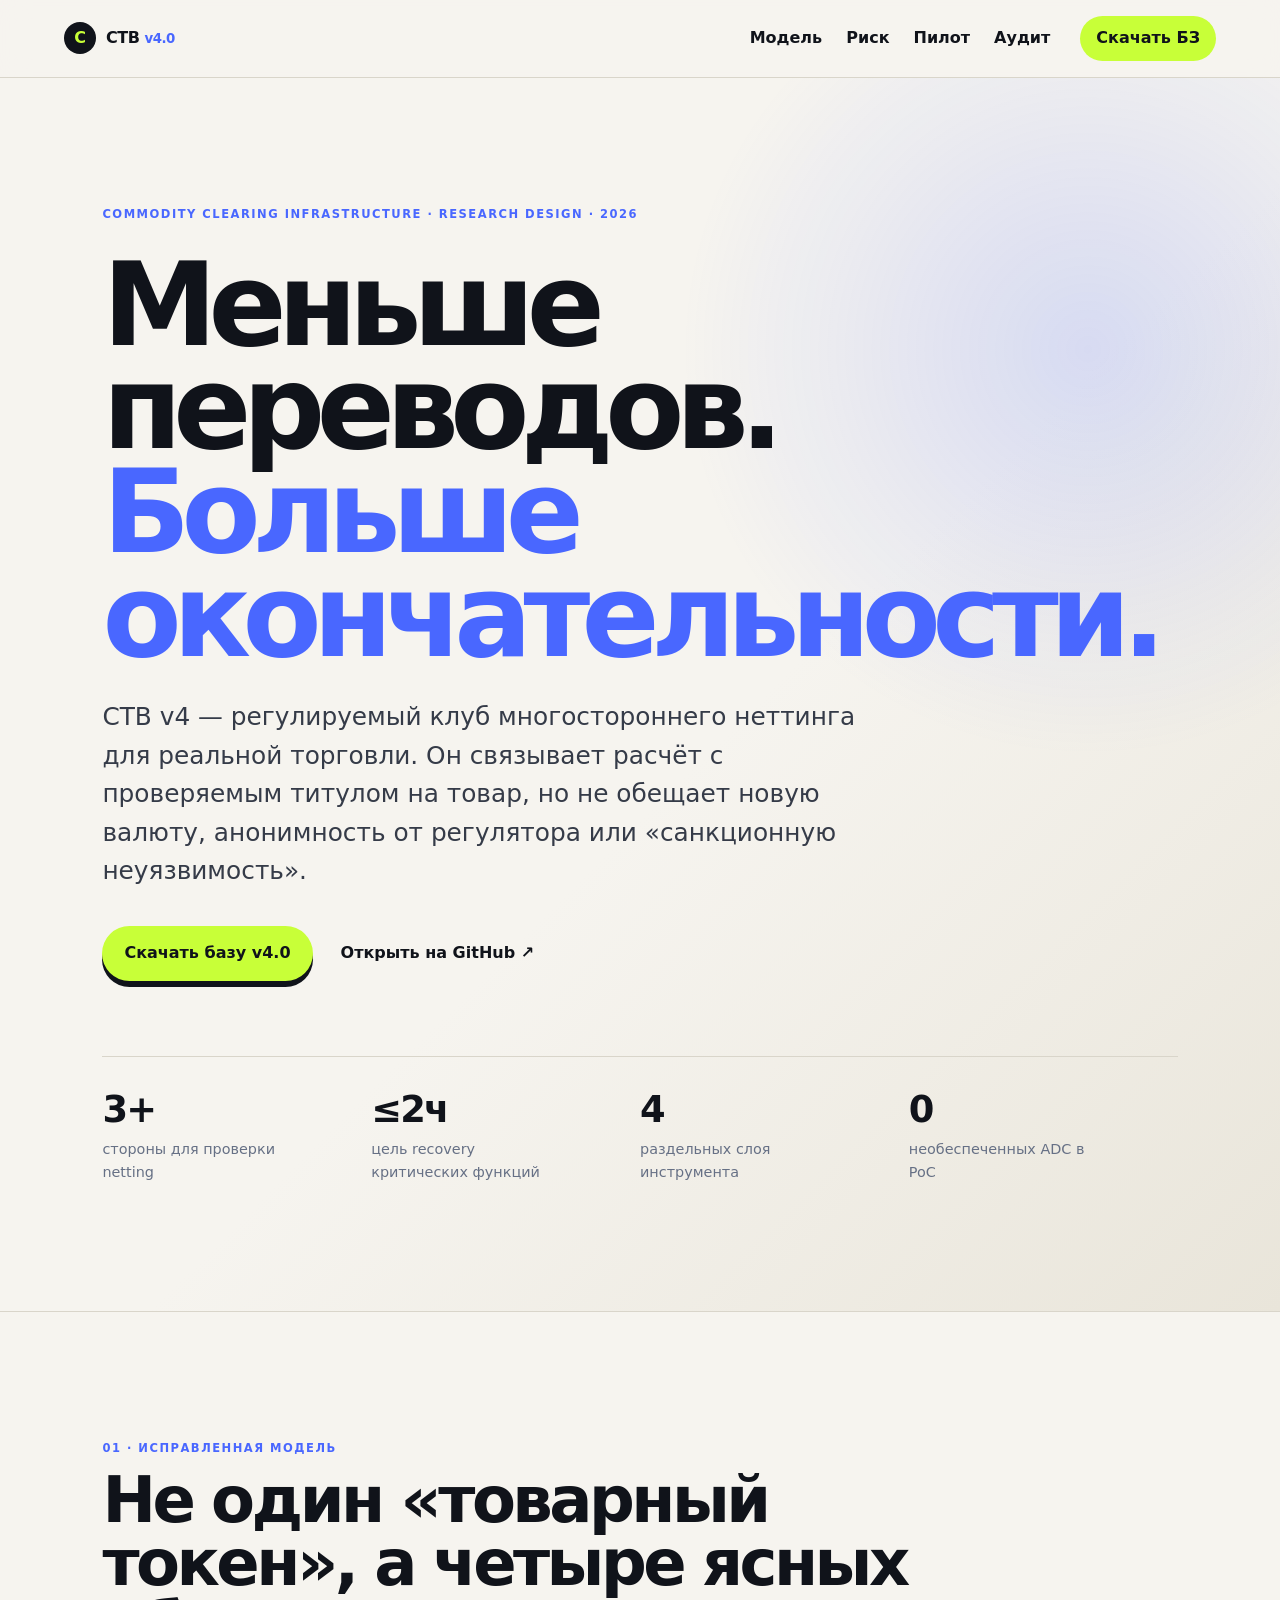
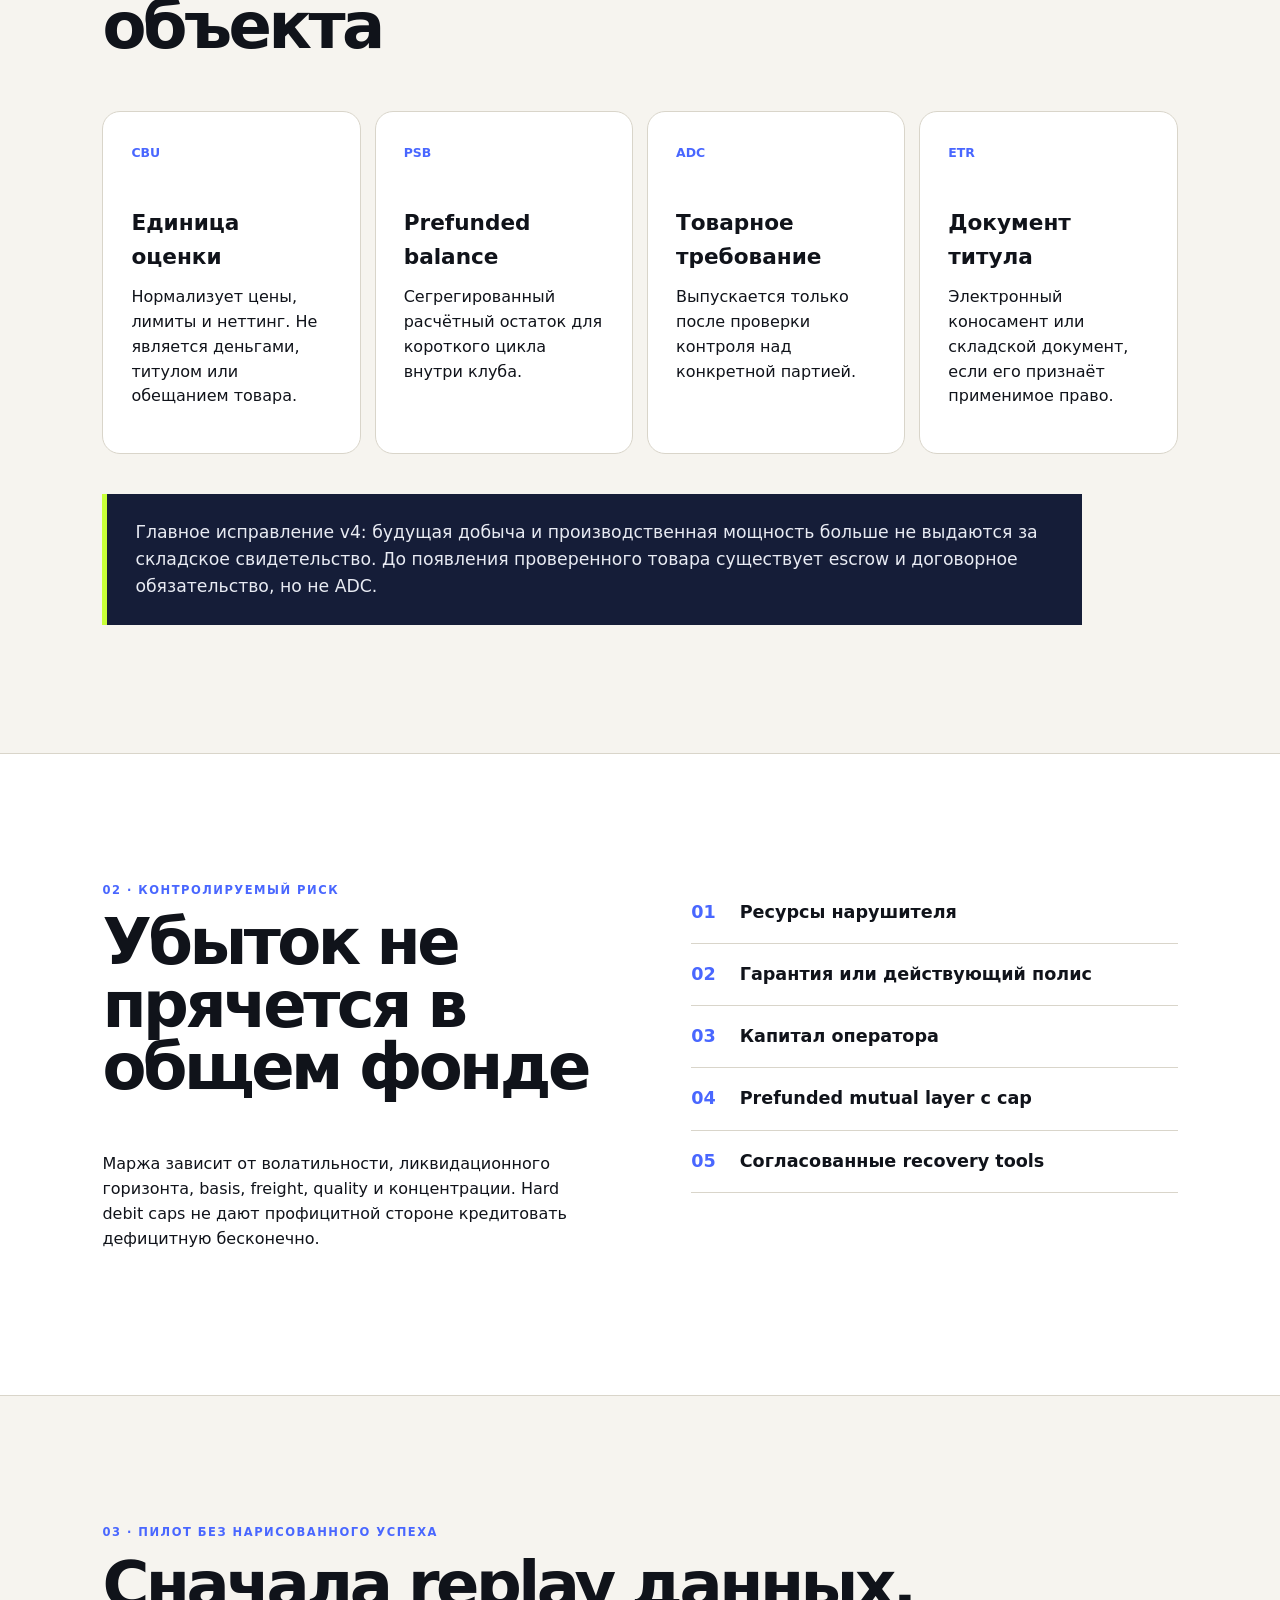
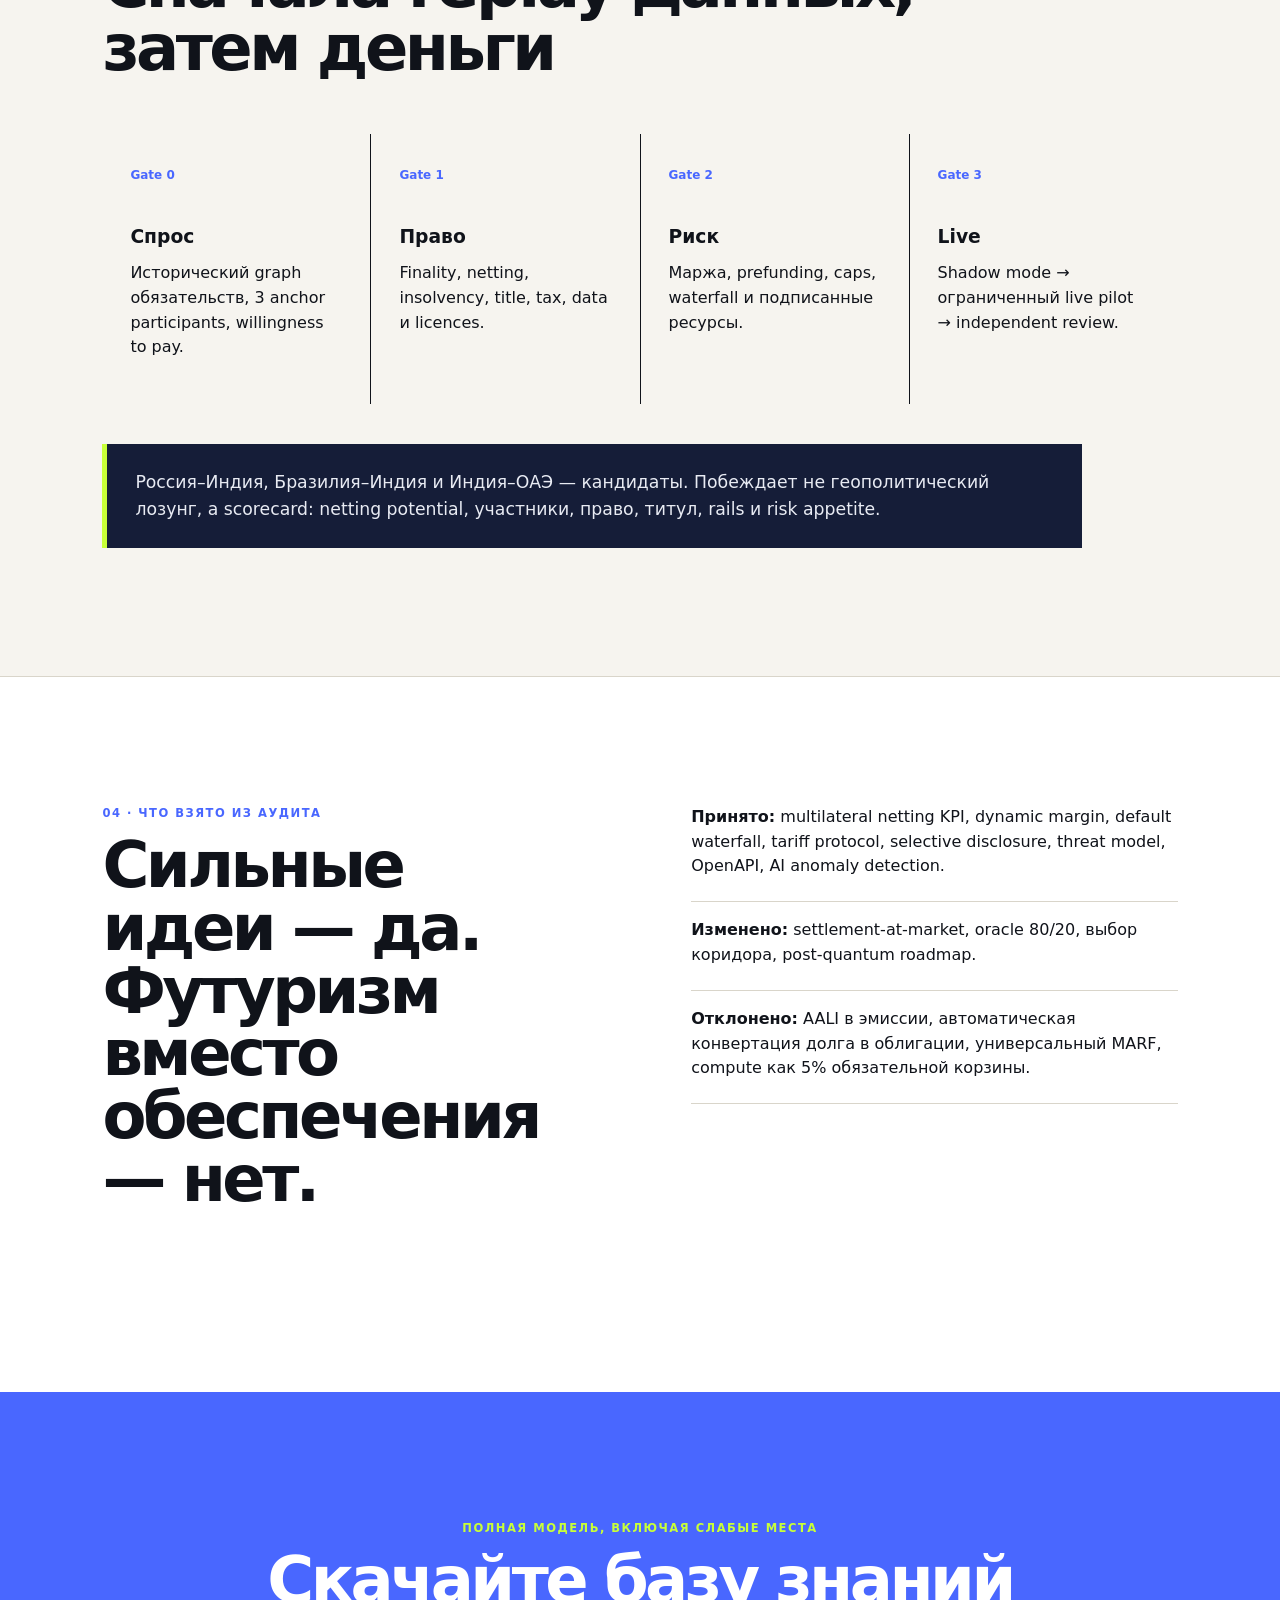
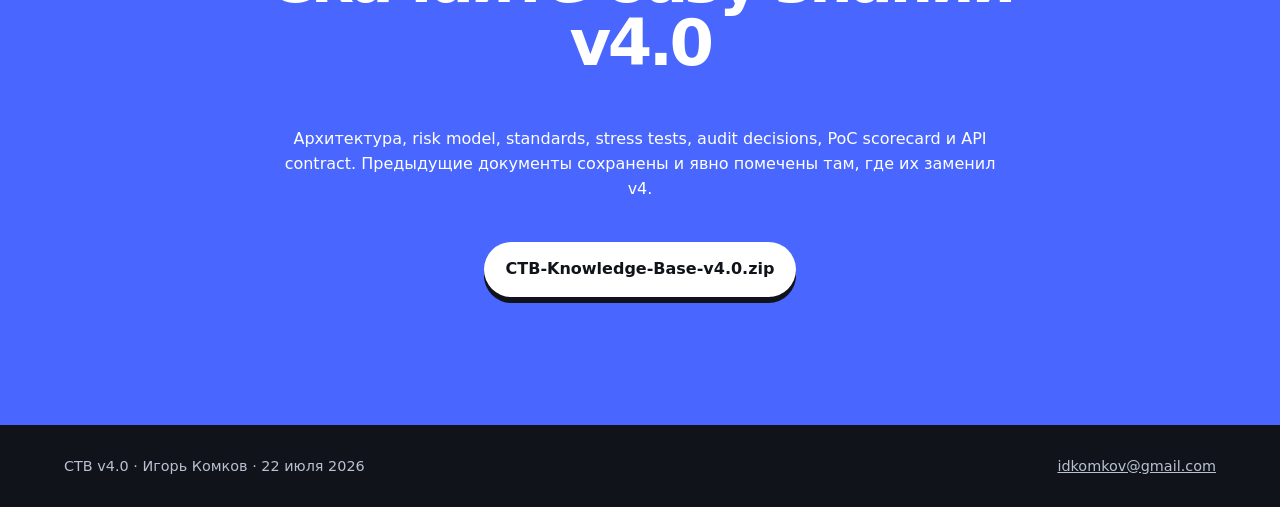
==== commit 9498ecfd: "Release CTB v4.0: audited model, site and knowledge base Publish the audited v4.0 landing page and k" ====
--- a/index.html
+++ b/index.html
@@ -1,380 +1,94 @@
-<!DOCTYPE html>
+<!doctype html>
 <html lang="ru">
 <head>
-<meta charset="UTF-8">
-<meta name="viewport" content="width=device-width, initial-scale=1.0">
-<title>CSC — Commodity Settlement Club</title><link rel="stylesheet" href="site.css">
-<script defer data-domain="pointofart.ru" src="https://plausible.io/js/script.tagged-events.js"></script>
+  <meta charset="utf-8">
+  <meta name="viewport" content="width=device-width, initial-scale=1">
+  <meta name="description" content="CTB v4 — регулируемый клуб многостороннего товарного клиринга. Архитектура, риск-модель и план проверяемого пилота.">
+  <title>CTB v4 — Commodity Clearing Club</title>
+  <link rel="icon" href="data:image/svg+xml,%3Csvg xmlns='http://www.w3.org/2000/svg' viewBox='0 0 64 64'%3E%3Ccircle cx='32' cy='32' r='30' fill='%2310131a'/%3E%3Ctext x='32' y='43' text-anchor='middle' font-size='34' font-family='Arial' font-weight='700' fill='%23c8ff38'%3EC%3C/text%3E%3C/svg%3E">
+  <link rel="stylesheet" href="site.css">
 </head>
 <body>
+  <header class="nav">
+    <a class="brand" href="#top"><span class="mark">C</span><span>CTB <small>v4.0</small></span></a>
+    <nav aria-label="Основная навигация">
+      <a href="#model">Модель</a><a href="#risk">Риск</a><a href="#pilot">Пилот</a><a href="#audit">Аудит</a>
+    </nav>
+    <a class="button compact" href="CTB-Knowledge-Base-v4.0.zip" download>Скачать БЗ</a>
+  </header>
 
-<header class="site-header">
-<div class="header-inner">
-  <a href="#" class="brand">
-    <img src="LOGO.png" alt="CSC" class="brand-mark">
-    <div class="brand-copy">
-      <strong>Commodity<br>Settlement<br>Club</strong>
-    </div>
-  </a>
-  <nav class="nav">
-    <div class="nav-links-wrap">
-      <a href="#pain" data-ru="Проблема" data-en="Problem">Проблема</a>
-      <a href="#solution" data-ru="Решение" data-en="Solution">Решение</a>
-      <a href="#compare" data-ru="Сравнение" data-en="Compare">Сравнение</a>
-      <a href="#state" data-ru="Государству" data-en="For state">Государству</a>
-      <a href="#pilot" data-ru="Пилот" data-en="Pilot">Пилот</a>
-      <a href="overview.html" data-ru="Обзор" data-en="Overview">Обзор</a>
-      <a href="faq.html" data-ru="FAQ" data-en="FAQ">FAQ</a>
-    </div>
-    <a href="CTB-Knowledge-Base-archive.zip" class="nav-cta" download>↓ Скачать</a>
-    <a href="index-en.html" class="lang-toggle">EN</a>
-  </nav>
-</div>
-</header>
+  <main id="top">
+    <section class="hero">
+      <p class="kicker">Commodity clearing infrastructure · research design · 2026</p>
+      <h1>Меньше переводов.<br><span>Больше окончательности.</span></h1>
+      <p class="lead">CTB v4 — регулируемый клуб многостороннего неттинга для реальной торговли. Он связывает расчёт с проверяемым титулом на товар, но не обещает новую валюту, анонимность от регулятора или «санкционную неуязвимость».</p>
+      <div class="actions">
+        <a class="button" href="CTB-Knowledge-Base-v4.0.zip" download>Скачать базу v4.0</a>
+        <a class="text-link" href="https://github.com/DigitalGekko77/commodity-settlement-club">Открыть на GitHub ↗</a>
+      </div>
+      <div class="metrics">
+        <div><strong>3+</strong><span>стороны для проверки netting</span></div>
+        <div><strong>≤2ч</strong><span>цель recovery критических функций</span></div>
+        <div><strong>4</strong><span>раздельных слоя инструмента</span></div>
+        <div><strong>0</strong><span>необеспеченных ADC в PoC</span></div>
+      </div>
+    </section>
 
-<!-- ===== HERO ===== -->
-<section class="page-hero">
-<div class="container">
-  <div class="eyebrow" data-ru="Товарный клиринг-клуб v3.3" data-en="Commodity clearing club v3.3">Товарный клиринг-клуб v3.3</div>
-  <h1><span data-ru="Расчётная инфраструктура для санкционных коридоров" data-en="Settlement infrastructure for sanctioned corridors">Расчётная инфраструктура для санкционных коридоров</span></h1>
-  <p class="subtitle" data-ru="Не замена SWIFT. Не крипта. Не обход санкций. Узкий расчётный слой для товарных потоков, который автоматически начисляет пошлины и работает без единого эмитента." data-en="Not a SWIFT replacement. Not crypto. Not sanctions evasion. A narrow settlement layer for commodity flows that automatically accrues duties and operates without a single issuer.">Не замена SWIFT. Не крипта. Не обход санкций. Узкий расчётный слой для товарных потоков, который автоматически начисляет пошлины и работает без единого эмитента.</p>
-  <div class="hero-actions">
-    <a href="#solution" class="btn btn-primary" data-ru="Как это работает" data-en="How it works">Как это работает</a>
-    <a href="CTB-Knowledge-Base-archive.zip" class="btn btn-dl" data-ru="Скачать базу (328KB)" data-en="Download base (328KB)">Скачать базу (328KB)</a>
-  </div>
-</div>
-</section>
+    <section class="section" id="model">
+      <p class="kicker">01 · Исправленная модель</p>
+      <h2>Не один «товарный токен», а четыре ясных объекта</h2>
+      <div class="grid four">
+        <article><b>CBU</b><h3>Единица оценки</h3><p>Нормализует цены, лимиты и неттинг. Не является деньгами, титулом или обещанием товара.</p></article>
+        <article><b>PSB</b><h3>Prefunded balance</h3><p>Сегрегированный расчётный остаток для короткого цикла внутри клуба.</p></article>
+        <article><b>ADC</b><h3>Товарное требование</h3><p>Выпускается только после проверки контроля над конкретной партией.</p></article>
+        <article><b>ETR</b><h3>Документ титула</h3><p>Электронный коносамент или складской документ, если его признаёт применимое право.</p></article>
+      </div>
+      <p class="callout">Главное исправление v4: будущая добыча и производственная мощность больше не выдаются за складское свидетельство. До появления проверенного товара существует escrow и договорное обязательство, но не ADC.</p>
+    </section>
 
-<div class="container">
+    <section class="section split" id="risk">
+      <div>
+        <p class="kicker">02 · Контролируемый риск</p>
+        <h2>Убыток не прячется в общем фонде</h2>
+        <p>Маржа зависит от волатильности, ликвидационного горизонта, basis, freight, quality и концентрации. Hard debit caps не дают профицитной стороне кредитовать дефицитную бесконечно.</p>
+      </div>
+      <ol class="waterfall">
+        <li><span>01</span>Ресурсы нарушителя</li><li><span>02</span>Гарантия или действующий полис</li><li><span>03</span>Капитал оператора</li><li><span>04</span>Prefunded mutual layer с cap</li><li><span>05</span>Согласованные recovery tools</li>
+      </ol>
+    </section>
 
-<!-- ===== STATS ===== -->
-<div class="stat-grid fade-in">
-  <div class="stat">
-    <strong>0.3%</strong>
-  </div>
-  <div class="stat">
-    <strong>&lt;72ч</strong>
-  </div>
-  <div class="stat green">
-    <strong>+$2.5млрд</strong>
-  </div>
-  <div class="stat">
-    <strong>120+</strong>
-  </div>
-</div>
-</div>
+    <section class="section" id="pilot">
+      <p class="kicker">03 · Пилот без нарисованного успеха</p>
+      <h2>Сначала replay данных, затем деньги</h2>
+      <div class="timeline">
+        <div><span>Gate 0</span><h3>Спрос</h3><p>Исторический graph обязательств, 3 anchor participants, willingness to pay.</p></div>
+        <div><span>Gate 1</span><h3>Право</h3><p>Finality, netting, insolvency, title, tax, data и licences.</p></div>
+        <div><span>Gate 2</span><h3>Риск</h3><p>Маржа, prefunding, caps, waterfall и подписанные ресурсы.</p></div>
+        <div><span>Gate 3</span><h3>Live</h3><p>Shadow mode → ограниченный live pilot → independent review.</p></div>
+      </div>
+      <p class="note">Россия–Индия, Бразилия–Индия и Индия–ОАЭ — кандидаты. Побеждает не геополитический лозунг, а scorecard: netting potential, участники, право, титул, rails и risk appetite.</p>
+    </section>
 
-<!-- ===== 1. PAIN ===== -->
-<section class="section" id="pain">
-<div class="container">
-  <div class="eyebrow" data-ru="Проблема" data-en="The problem">Проблема</div>
-  <h2 class="section-title" data-ru="Система международных расчётов сломана" data-en="The international settlement system is broken">Система международных расчётов сломана</h2>
-  <p class="section-copy" data-ru="Каждое существующее решение страдает одним или несколькими критическими недостатками:" data-en="Every existing solution suffers from one or more critical flaws:">Каждое существующее решение страдает одним или несколькими критическими недостатками:</p>
-  <div class="grid-3 fade-in">
-    <div class="card card-red">
-      <h3 data-ru="SWIFT / Банки" data-en="SWIFT / Banks">SWIFT / Банки</h3>
-      <p data-ru="1–3% комиссия. 7–14 дней. Зависимость от корреспондентских счетов в долларах. Любая сделка может быть заблокирована из Вашингтона." data-en="1–3% fee. 7–14 days. Dependency on USD correspondent accounts. Any deal can be blocked from Washington.">1–3% комиссия. 7–14 дней. Зависимость от корреспондентских счетов в долларах. Любая сделка может быть заблокирована из Вашингтона.</p>
-    </div>
-    <div class="card card-red">
-      <h3 data-ru="CIPS / СПФС" data-en="CIPS / SPFS">CIPS / СПФС</h3>
-      <p data-ru="Альтернативные платёжные рельсы — но всё ещё в фиате. Юань зависит от решений НБК. Инфляция, девальвация, политический риск ЦБ-эмитента." data-en="Alternative payment rails — but still in fiat. Yuan depends on PBOC decisions. Inflation, devaluation, political risk of issuing CB.">Альтернативные платёжные рельсы — но всё ещё в фиате. Юань зависит от решений НБК. Инфляция, девальвация, политический риск ЦБ-эмитента.</p>
-    </div>
-    <div class="card card-red">
-      <h3 data-ru="mBridge / CBDC" data-en="mBridge / CBDC">mBridge / CBDC</h3>
-      <p data-ru="Цифровая версия fiat-валют. Кто контролирует эмиссию — получает сеньораж. Единый эмитент = единая точка давления." data-en="Digital versions of fiat currencies. Whoever controls emission gets seigniorage. Single issuer = single point of pressure.">Цифровая версия fiat-валют. Кто контролирует эмиссию — получает сеньораж. Единый эмитент = единая точка давления.</p>
-    </div>
-    <div class="card card-red">
-      <h3 data-ru="Криптовалюты" data-en="Cryptocurrencies">Криптовалюты</h3>
-      <p data-ru="Волатильность. «Окрашивание» монет через chainalysis. Блокировка на уровне бирж. Неприемлемы для межгосрасчётов." data-en="Volatility. Coin tainting via chainalysis. Exchange-level blocking. Unsuitable for interstate settlements.">Волатильность. «Окрашивание» монет через chainalysis. Блокировка на уровне бирж. Неприемлемы для межгосрасчётов.</p>
-    </div>
-    <div class="card card-red">
-      <h3 data-ru="Золотые токены" data-en="Gold tokens">Золотые токены</h3>
-      <p data-ru="Физическое хранилище. Дорогая логистика. Доверие к эмитенту. Политическая уязвимость. Венесуэла и вольфрамовые слитки." data-en="Physical storage. Expensive logistics. Trust in issuer. Political vulnerability.">Физическое хранилище. Дорогая логистика. Доверие к эмитенту. Политическая уязвимость.</p>
-    </div>
-    <div class="card card-red">
-      <h3 data-ru="Прямой бартер" data-en="Direct barter">Прямой бартер</h3>
-      <p data-ru="Требует совпадения потребностей в один момент. Не масштабируется. Нет клиринга. Нет верификации поставки." data-en="Requires matching needs at one moment. Doesn't scale. No clearing. No delivery verification.">Требует совпадения потребностей в один момент. Не масштабируется. Нет клиринга. Нет верификации поставки.</p>
-    </div>
-  </div>
-</div>
-</section>
+    <section class="section split" id="audit">
+      <div>
+        <p class="kicker">04 · Что взято из аудита</p>
+        <h2>Сильные идеи — да. Футуризм вместо обеспечения — нет.</h2>
+      </div>
+      <div class="verdicts">
+        <p><strong>Принято:</strong> multilateral netting KPI, dynamic margin, default waterfall, tariff protocol, selective disclosure, threat model, OpenAPI, AI anomaly detection.</p>
+        <p><strong>Изменено:</strong> settlement-at-market, oracle 80/20, выбор коридора, post-quantum roadmap.</p>
+        <p><strong>Отклонено:</strong> AALI в эмиссии, автоматическая конвертация долга в облигации, универсальный MARF, compute как 5% обязательной корзины.</p>
+      </div>
+    </section>
 
-<hr class="divider">
+    <section class="download">
+      <p class="kicker">Полная модель, включая слабые места</p>
+      <h2>Скачайте базу знаний v4.0</h2>
+      <p>Архитектура, risk model, standards, stress tests, audit decisions, PoC scorecard и API contract. Предыдущие документы сохранены и явно помечены там, где их заменил v4.</p>
+      <a class="button light" href="CTB-Knowledge-Base-v4.0.zip" download>CTB-Knowledge-Base-v4.0.zip</a>
+    </section>
+  </main>
 
-<!-- ===== 2. SOLUTION ===== -->
-<section class="section" id="solution">
-<div class="container">
-  <div class="eyebrow" data-ru="Решение" data-en="Solution">Решение</div>
-  <h2 class="section-title" data-ru="Товарный клиринг-клуб" data-en="Commodity Settlement Club">Товарный клиринг-клуб</h2>
-  <p class="section-copy" data-ru="Каждая страна выпускает товарный токен, привязанный к золоту как расчётной единице. Токен гасится реальным экспортным товаром — не золотом и не валютой. Обеспечение — производственный потенциал страны." data-en="Each country issues a commodity token pegged to gold as a unit of account. The token is redeemed with real export commodity. Collateral is the country's production capacity.">Каждая страна выпускает товарный токен, привязанный к золоту как расчётной единице. Токен гасится реальным экспортным товаром — не золотом и не валютой. Обеспечение — производственный потенциал страны.</p>
-
-  <div class="grid-3 fade-in">
-    <div class="card">
-      <h3 data-ru="Без единого эмитента" data-en="No single issuer">Без единого эмитента</h3>
-      <p data-ru="Каждая страна эмитирует только свои токены. Нет сеньоража, нет точки давления." data-en="Each country only issues its own tokens. No seigniorage, no pressure point.">Каждая страна эмитирует только свои токены. Нет сеньоража, нет точки давления.</p>
-    </div>
-    <div class="card">
-      <h3 data-ru="Товарное обеспечение" data-en="Commodity-backed">Товарное обеспечение</h3>
-      <p data-ru="Не золотой запас, не валютный резерв — производственная мощь. Нефть, газ, металлы, зерно." data-en="Not gold reserves, not forex — production capacity. Oil, gas, metals, grain.">Не золотой запас, не валютный резерв — производственная мощь. Нефть, газ, металлы, зерно.</p>
-    </div>
-    <div class="card">
-      <h3 data-ru="Автоматический клиринг" data-en="Automatic clearing">Автоматический клиринг</h3>
-      <p data-ru="Смарт-контракт находит встречные требования и гасит их. Россия → Китай → Индия → Россия — один клик." data-en="Smart contract finds offsetting claims and settles them. Russia → China → India → Russia — one click.">Смарт-контракт находит встречные требования и гасит их. Россия → Китай → Индия → Россия — один клик.</p>
-    </div>
-  </div>
-
-  <blockquote>
-    <p data-ru="Ключевое отличие: CIPS и mBridge меняют рельсы, но не меняют валюту. CSC меняет саму природу расчётного инструмента — от fiat-долга к товарному праву требования." data-en="Key difference: CIPS and mBridge change the rails but not the currency. CSC changes the nature of the settlement instrument itself — from fiat debt to commodity claim.">Ключевое отличие: CIPS и mBridge меняют рельсы, но не меняют валюту. CSC меняет саму природу расчётного инструмента — от fiat-долга к товарному права требования.</p>
-  </blockquote>
-</div>
-</section>
-
-<hr class="divider">
-
-<!-- ===== 3. COMPARISON ===== -->
-<section class="section" id="compare">
-<div class="container">
-  <div class="eyebrow" data-ru="Сравнение" data-en="Comparison">Сравнение</div>
-  <h2 class="section-title" data-ru="CSC vs существующие системы" data-en="CSC vs existing systems">CSC vs существующие системы</h2>
-
-  <!-- Table 1: Features -->
-  <div class="table-wrap fade-in">
-    <table>
-      <thead>
-        <tr>
-          <th data-ru="Критерий" data-en="Criteria">Критерий</th>
-          <th>SWIFT</th>
-          <th data-ru="Крипто" data-en="Crypto">Крипто</th>
-          <th>CBDC</th>
-          <th data-ru="Золото" data-en="Gold">Золото</th>
-          <th>mBridge</th>
-          <th>CIPS</th>
-          <th style="color:var(--color-primary)">CSC</th>
-        </tr>
-      </thead>
-      <tbody>
-        <tr>
-          <td data-ru="Без единого эмитента" data-en="No single issuer">Без единого эмитента</td>
-          <td class="cross">×</td><td class="check">✓</td><td class="cross">×</td><td class="cross">×</td><td class="cross">×</td><td class="cross">×</td><td class="highlight check"><strong>✓</strong></td>
-        </tr>
-        <tr>
-          <td data-ru="Защита от санкций" data-en="Sanction-proof">Защита от санкций</td>
-          <td class="cross">×</td><td class="partial">~</td><td class="cross">×</td><td class="cross">×</td><td class="partial">~</td><td class="partial">~</td><td class="highlight check"><strong>✓</strong></td>
-        </tr>
-        <tr>
-          <td data-ru="Без инфляции" data-en="Inflation-free">Без инфляции</td>
-          <td class="cross">×</td><td class="check">✓</td><td class="cross">×</td><td class="check">✓</td><td class="cross">×</td><td class="cross">×</td><td class="highlight check"><strong>✓</strong></td>
-        </tr>
-        <tr>
-          <td data-ru="Без золотых резервов" data-en="No gold reserves needed">Без золотых резервов</td>
-          <td class="check">✓</td><td class="check">✓</td><td class="check">✓</td><td class="cross">×</td><td class="check">✓</td><td class="check">✓</td><td class="highlight check"><strong>✓</strong></td>
-        </tr>
-        <tr>
-          <td data-ru="Товарное обеспечение" data-en="Commodity-backed">Товарное обеспечение</td>
-          <td class="cross">×</td><td class="cross">×</td><td class="cross">×</td><td class="cross">×</td><td class="cross">×</td><td class="cross">×</td><td class="highlight check"><strong>✓</strong></td>
-        </tr>
-        <tr>
-          <td data-ru="Автоклиринг" data-en="Auto-clearing">Автоклиринг</td>
-          <td class="cross">×</td><td class="cross">×</td><td class="partial">~</td><td class="cross">×</td><td class="partial">~</td><td class="cross">×</td><td class="highlight check"><strong>✓</strong></td>
-        </tr>
-        <tr>
-          <td data-ru="Автопошлины" data-en="Auto duties">Автопошлины</td>
-          <td class="cross">×</td><td class="cross">×</td><td class="cross">×</td><td class="cross">×</td><td class="cross">×</td><td class="cross">×</td><td class="highlight check"><strong>✓</strong></td>
-        </tr>
-        <tr>
-          <td data-ru="Интеграция с ФТС/ФНС" data-en="Customs/tax integration">Интеграция с ФТС/ФНС</td>
-          <td class="cross">×</td><td class="cross">×</td><td class="cross">×</td><td class="cross">×</td><td class="cross">×</td><td class="cross">×</td><td class="highlight check"><strong>✓</strong></td>
-        </tr>
-      </tbody>
-    </table>
-  </div>
-
-  <!-- Table 2: Metrics -->
-  <div class="table-wrap fade-in" style="margin-top:var(--space-5)">
-    <table>
-      <thead>
-        <tr>
-          <th></th>
-          <th data-ru="Банк-посредник" data-en="Bank intermediary">Банк-посредник</th>
-          <th data-ru="Клиринг" data-en="Clearing">Клиринг</th>
-          <th data-ru="Бартер" data-en="Barter">Бартер</th>
-          <th style="color:var(--color-primary)">CSC</th>
-        </tr>
-      </thead>
-      <tbody>
-        <tr>
-          <td data-ru="Комиссия" data-en="Fee">Комиссия</td>
-          <td>1–3%</td><td>0.5–1%</td><td>0%</td><td class="highlight"><strong>0.3%</strong></td>
-        </tr>
-        <tr>
-          <td data-ru="Время" data-en="Time">Время</td>
-          <td>7–14 дней</td><td>3–5 дней</td><td data-ru="по логистике" data-en="logistics-based">по логистике</td><td class="highlight"><strong>&lt;72 часа</strong></td>
-        </tr>
-        <tr>
-          <td data-ru="Валютный риск" data-en="FX risk">Валютный риск</td>
-          <td class="cross">×</td><td class="partial">~</td><td class="check">✓</td><td class="highlight check"><strong>✓</strong></td>
-        </tr>
-        <tr>
-          <td data-ru="Санкционный риск" data-en="Sanction risk">Санкционный риск</td>
-          <td class="cross">×</td><td class="partial">~</td><td class="check">✓</td><td class="highlight check"><strong>✓</strong></td>
-        </tr>
-        <tr>
-          <td data-ru="Масштабируемость" data-en="Scalability">Масштабируемость</td>
-          <td data-ru="Ограничена" data-en="Limited">Ограничена</td><td data-ru="Ограничена" data-en="Limited">Ограничена</td><td class="cross">×</td><td class="highlight check"><strong>✓</strong></td>
-        </tr>
-      </tbody>
-    </table>
-  </div>
-</div>
-</section>
-
-<hr class="divider">
-
-<!-- ===== 4. STATE BENEFITS ===== -->
-<section class="section" id="state">
-<div class="container">
-  <div class="eyebrow" data-ru="Выгоды" data-en="Benefits">Выгоды</div>
-  <h2 class="section-title" data-ru="Что получает государство" data-en="What the state gets">Что получает государство</h2>
-  <p class="section-copy" data-ru="Система не обходит государство — она даёт ему инструменты, которых у него никогда не было. Каждый антагонист получает роль." data-en="The system doesn't bypass the state — it gives it tools it never had. Every antagonist gets a role.">Система не обходит государство — она даёт ему инструменты, которых у него никогда не было. Каждый антагонист получает роль.</p>
-  <div class="grid-3 fade-in">
-    <div class="card card-green">
-      <h3 data-ru="Банк России" data-en="Central Bank">Банк России</h3>
-      <p data-ru="Надзор за ОТП как НКО. Ломбардное кредитование под токены. Наблюдатель с veto. Контур изолирован от доллара." data-en="Oversight of OTP as NPO. Lombard lending against tokens. Observer with veto. USD-isolated circuit.">Надзор за ОТП как НКО. Ломбардное кредитование под токены. Наблюдатель с veto. Контур изолирован от доллара.</p>
-    </div>
-    <div class="card card-green">
-      <h3 data-ru="Минфин" data-en="Ministry of Finance">Минфин</h3>
-      <p data-ru="+$2.5–5 млрд/год в бюджет при масштабировании на нефтяной коридор Россия–Индия. Автоматическое начисление пошлин." data-en="+$2.5–5B/year budget revenue at scale on Russia–India oil corridor. Automatic duty accrual.">+$2.5–5 млрд/год в бюджет при масштабировании на нефтяной коридор Россия–Индия. Автоматическое начисление пошлин.</p>
-    </div>
-    <div class="card card-green">
-      <h3 data-ru="ФТС" data-en="Customs">ФТС</h3>
-      <p data-ru="Каждый токен = таможенная декларация. Интеграция с таможенными системами. Прозрачность потоков в реальном времени." data-en="Each token = customs declaration. Customs system integration. Real-time flow transparency.">Каждый токен = таможенная декларация. Интеграция с таможенными системами. Прозрачность потоков в реальном времени.</p>
-    </div>
-    <div class="card card-green">
-      <h3 data-ru="ФНС" data-en="Tax Service">ФНС</h3>
-      <p data-ru="ОТП как налоговый агент. Автоначисление НДС и налога на прибыль при погашении токена." data-en="OTP as tax agent. Automatic VAT and income tax accrual on token redemption.">ОТП как налоговый агент. Автоначисление НДС и налога на прибыль при погашении токена.</p>
-    </div>
-    <div class="card card-green">
-      <h3 data-ru="Минэкономразвития" data-en="Economy Ministry">Минэкономразвития</h3>
-      <p data-ru="Аналитика товарных потоков. Наблюдатель с veto по номенклатуре. Контроль стратегического экспорта." data-en="Commodity flow analytics. Observer with veto on nomenclature. Strategic export control.">Аналитика товарных потоков. Наблюдатель с veto по номенклатуре. Контроль стратегического экспорта.</p>
-    </div>
-    <div class="card card-green">
-      <h3 data-ru="Силовики" data-en="Security services">Силовики</h3>
-      <p data-ru="Прозрачность потоков = больше контроля за стратегическим экспортом. Каждая транзакция записана в блокчейн." data-en="Flow transparency = more control over strategic exports. Every transaction recorded on blockchain.">Прозрачность потоков = больше контроля за стратегическим экспортом. Каждая транзакция записана в блокчейн.</p>
-    </div>
-  </div>
-</div>
-</section>
-
-<hr class="divider">
-
-<!-- ===== 5. PILOT ===== -->
-<section class="section" id="pilot">
-<div class="container">
-  <div class="eyebrow" data-ru="Пилот" data-en="Pilot">Пилот</div>
-  <h2 class="section-title" data-ru="Фаза 0 — Proof of Concept" data-en="Phase 0 — Proof of Concept">Фаза 0 — Proof of Concept</h2>
-  <div class="pilot-grid fade-in">
-    <div class="pilot-item">
-      <strong data-ru="Коридор" data-en="Corridor">Коридор</strong>
-      <small data-ru="1 партнёр, 6 месяцев" data-en="1 partner, 6 months">1 партнёр, 6 месяцев</small>
-    </div>
-    <div class="pilot-item">
-      <strong data-ru="Товар" data-en="Commodity">Товар</strong>
-      <small data-ru="Urals, поставки через ОТП" data-en="Urals, deliveries via OTP">Urals, поставки через ОТП</small>
-    </div>
-    <div class="pilot-item">
-      <strong data-ru="Объём" data-en="Volume">Объём</strong>
-      <span>$2M</span>
-      <small data-ru="10–20 сделок" data-en="10–20 transactions">10–20 сделок</small>
-    </div>
-    <div class="pilot-item">
-      <strong data-ru="Технология" data-en="Technology">Технология</strong>
-      <span>Fabric</span>
-      <small data-ru="2 ноды (ОТП-Р + ОТП-И)" data-en="2 nodes (OTP-R + OTP-I)">2 ноды (ОТП-Р + ОТП-И)</small>
-    </div>
-    <div class="pilot-item">
-      <strong data-ru="Результат" data-en="Result">Результат</strong>
-      <small data-ru="Скорость, стоимость, надёжность" data-en="Speed, cost, reliability">Скорость, стоимость, надёжность</small>
-    </div>
-  </div>
-</div>
-</section>
-
-<hr class="divider">
-
-<!-- ===== 6. DOCUMENTS ===== -->
-<section class="section" id="docs">
-<div class="container">
-  <div class="eyebrow" data-ru="Документы" data-en="Documents">Документы</div>
-  <h2 class="section-title" data-ru="Материалы проекта" data-en="Project materials">Материалы проекта</h2>
-  <div class="doc-grid fade-in">
-    <a href="overview.html" class="doc-card">
-      <span class="doc-label" data-ru="Обзор" data-en="Overview">Обзор</span>
-      <span class="doc-title" data-ru="Обзор системы" data-en="System overview">Обзор системы</span>
-      <span class="doc-desc" data-ru="Полное описание: проблема, концепция, архитектура, протоколы, экономика ОТП, риски." data-en="Full description: problem, concept, architecture, protocols, OTP economics, risks.">Полное описание: проблема, концепция, архитектура, протоколы, экономика ОТП, риски.</span>
-    </a>
-    <a href="whitepaper.html" class="doc-card">
-      <span class="doc-label">Whitepaper</span>
-      <span class="doc-title" data-ru="White Paper" data-en="White Paper">White Paper</span>
-      <span class="doc-desc" data-ru="Полное описание концепции: архитектура, протоколы, экономика ОТП, дорожная карта." data-en="Full concept: architecture, protocols, OTP economics, roadmap.">Полное описание концепции: архитектура, протоколы, экономика ОТП, дорожная карта.</span>
-    </a>
-    <a href="faq.html" class="doc-card">
-      <span class="doc-label">FAQ</span>
-      <span class="doc-title" data-ru="Частые вопросы" data-en="Frequently asked">Частые вопросы</span>
-      <span class="doc-desc" data-ru="Юридика, риски, управление, технические детали." data-en="Legal, risks, governance, technical details.">Юридика, риски, управление, технические детали.</span>
-    </a>
-    <a href="CTB-Knowledge-Base-archive.zip" class="doc-card doc-card--dl">
-      <span class="doc-label" data-ru="Полная база · ZIP" data-en="Full base · ZIP">Полная база · ZIP</span>
-      <span class="doc-title" data-ru="CTB-Knowledge-Base (120+ файлов)" data-en="CTB-Knowledge-Base (120+ files)">CTB-Knowledge-Base (120+ файлов)</span>
-      <span class="doc-desc" data-ru="Скачайте полный архив и исследуйте систему с помощью любой AI-модели любой сложности. 16 разделов, 11 стресс-тестов, юридический анализ, unit economics." data-en="Download the full archive and explore the system with any AI model of any complexity. 16 sections, 11 stress tests, legal analysis, unit economics.">Скачайте полный архив и исследуйте систему с помощью любой AI-модели любой сложности. 16 разделов, 11 стресс-тестов, юридический анализ, unit economics.</span>
-    </a>
-  </div>
-</div>
-</section>
-
-</div>
-
-
-<!-- ===== КОНТАКТЫ ===== -->
-<section class="contacts-section" id="contacts">
-<div class="container">
-  <div class="eyebrow" data-ru="Контакты" data-en="Contacts">Контакты</div>
-  <h2 class="section-title" data-ru="Связаться" data-en="Get in touch">Связаться</h2>
-  <div class="contacts-grid fade-in">
-    <div class="contact-card">
-      <span>📧</span>
-      <a href="mailto:idkomkov@gmail.com">idkomkov@gmail.com</a>
-    </div>
-    <div class="contact-card">
-      <span>💬</span>
-      <a href="https://t.me/The_Nameless_One" target="_blank" rel="noopener">@The_Nameless_One</a>
-    </div>
-    <div class="contact-card">
-      <span>🐙</span>
-      <a href="https://github.com/DigitalGekko77/commodity-settlement-club" target="_blank" rel="noopener">GitHub</a>
-    </div>
-  </div>
-</div>
-</section>
-
-<!-- ===== FOOTER ===== -->
-<footer class="site-footer">
-<div class="footer-inner">
-  <span>© 2026 CSC — Commodity Settlement Club</span>
-  <a href="https://bitcoin.pointofart.ru" target="_blank" rel="noopener">bitcoin.pointofart.ru</a>
-</div>
-</footer>
-
-<script>
-document.querySelectorAll('.accordion-header').forEach(btn => {
-  btn.addEventListener('click', () => {
-    btn.closest('.accordion').classList.toggle('open');
-  });
-});
-const observer = new IntersectionObserver(entries => {
-  entries.forEach(e => { if (e.isIntersecting) e.target.classList.add('visible'); });
-}, { threshold: 0.1 });
-document.querySelectorAll('.fade-in').forEach(el => observer.observe(el));
-</script>
-
+  <footer><span>CTB v4.0 · Игорь Комков · 22 июля 2026</span><a href="mailto:idkomkov@gmail.com">idkomkov@gmail.com</a></footer>
 </body>
 </html>
--- a/site.css
+++ b/site.css
@@ -1,360 +1 @@
-/* ===== FONTS ===== */
-@import url('https://fonts.googleapis.com/css2?family=Inter:wght@300;400;500;600;700&display=swap');
-
-@font-face {
-  font-family: 'JetBrains Mono';
-  src: url('./assets/fonts/JetBrainsMono-Light.woff2') format('woff2');
-  font-weight: 300;
-  font-style: normal;
-  font-display: swap;
-}
-@font-face {
-  font-family: 'JetBrains Mono';
-  src: url('./assets/fonts/JetBrainsMono-Regular.woff2') format('woff2');
-  font-weight: 400;
-  font-style: normal;
-  font-display: swap;
-}
-@font-face {
-  font-family: 'JetBrains Mono';
-  src: url('./assets/fonts/JetBrainsMono-Medium.woff2') format('woff2');
-  font-weight: 500;
-  font-style: normal;
-  font-display: swap;
-}
-@font-face {
-  font-family: 'JetBrains Mono';
-  src: url('./assets/fonts/JetBrainsMono-SemiBold.woff2') format('woff2');
-  font-weight: 600;
-  font-style: normal;
-  font-display: swap;
-}
-@font-face {
-  font-family: 'JetBrains Mono';
-  src: url('./assets/fonts/JetBrainsMono-Bold.woff2') format('woff2');
-  font-weight: 700;
-  font-style: normal;
-  font-display: swap;
-}
-@font-face {
-  font-family: 'JetBrains Mono';
-  src: url('./assets/fonts/JetBrainsMono-ExtraBold.woff2') format('woff2');
-  font-weight: 800;
-  font-style: normal;
-  font-display: swap;
-}
-@font-face {
-  font-family: 'Timea Ru';
-  src: url('./assets/fonts/Timea(Ru)-Regular.ttf') format('truetype');
-  font-weight: 400;
-  font-style: normal;
-  font-display: swap;
-}
-
-:root {
-  --text-xs: clamp(0.8rem, 0.75rem + 0.25vw, 0.9rem);
-  --text-sm: clamp(1rem, 0.95rem + 0.35vw, 1.15rem);
-  --text-base: clamp(1.25rem, 1.1rem + 0.5vw, 1.45rem);
-  --text-lg: clamp(1.4rem, 1.2rem + 0.75vw, 1.7rem);
-  --text-xl: clamp(1.7rem, 1.3rem + 1.25vw, 2.5rem);
-  --text-2xl: clamp(2.2rem, 1.3rem + 2.5vw, 3.7rem);
-  --text-3xl: clamp(2.8rem, 1.1rem + 4vw, 5.2rem);
-  --space-1: 0.25rem; --space-2: 0.5rem; --space-3: 0.75rem; --space-4: 1rem;
-  --space-5: 1.25rem; --space-6: 1.5rem; --space-8: 2rem; --space-10: 2.5rem;
-  --space-12: 3rem; --space-16: 4rem;
-  --radius-sm: 0.25rem; --radius-md: 0.375rem; --radius-lg: 0.5rem; --radius-full: 9999px;
-  --transition: 180ms cubic-bezier(0.16, 1, 0.3, 1);
-  --font-display: 'JetBrains Mono', 'Courier New', monospace;
-  --font-body: 'JetBrains Mono', 'Courier New', monospace;
-  --color-bg: #0d0d0b; --color-surface: #131310; --color-surface-2: #1a1916;
-  --color-divider: #2a2824; --color-border: #333028;
-  --color-text: #e8e5de; --color-text-muted: #8a8778; --color-text-faint: #4a4840;
-  --color-primary: #F7931A; --color-primary-hover: #e07d0a; --color-primary-dim: rgba(247, 147, 26, 0.12);
-  --color-success: #4CAF50; --color-success-dim: rgba(76, 175, 80, 0.12);
-  --color-red: #c8685d; --color-red-dim: rgba(200, 104, 93, 0.12);
-  --shadow-sm: 0 1px 2px rgba(0,0,0,0.4);
-  --shadow-lg: 0 12px 40px rgba(0,0,0,0.6);
-  --content: 900px; --content-narrow: 640px;
-}
-*, *::before, *::after { box-sizing: border-box; margin: 0; padding: 0; }
-html { -webkit-font-smoothing: antialiased; scroll-behavior: smooth; scroll-padding-top: 4rem; }
-body { min-height: 100dvh; line-height: 1.6; font-family: var(--font-body); font-size: var(--text-base); color: var(--color-text); background: var(--color-bg); overflow-x: hidden; }
-img, svg { display: block; max-width: 100%; }
-h1, h2, h3, h4 { text-wrap: balance; line-height: 1.15; }
-a { color: inherit; text-decoration: none; }
-p a, li a, td a { color: var(--color-primary); }
-::selection { background: rgba(247,147,26,0.25); color: var(--color-text); }
-:focus-visible { outline: 2px solid var(--color-primary); outline-offset: 3px; border-radius: var(--radius-sm); }
-.container { max-width: var(--content); margin-inline: auto; padding-inline: 1.5rem; position: relative; z-index: 1; }
-.container.narrow { max-width: var(--content-narrow); }
-
-/* Header */
-.site-header { position: sticky; top: 0; z-index: 20; background: rgba(13,13,11,0.88); backdrop-filter: blur(16px); border-bottom: 1px solid rgba(255,255,255,0.04); }
-.header-inner { max-width: var(--content); margin-inline: auto; padding-inline: 1.5rem; min-height: 90px; display: flex; align-items: center; justify-content: space-between; gap: var(--space-6); flex-wrap: nowrap; }
-.brand { display: inline-flex; align-items: center; gap: var(--space-3); }
-.brand-mark { width: 120px; height: 120px; object-fit: contain; flex-shrink: 0; }
-.brand-copy strong { display: block; font-family: var(--font-display); font-size: var(--text-xs); font-weight: 400; letter-spacing: 0.02em; line-height: 1.2; }
-.nav { display: flex; align-items: center; gap: var(--space-8); flex-wrap: nowrap; }
-.nav-links-wrap { display: flex; align-items: center; gap: var(--space-6); }
-.nav a { font-family: var(--font-display); font-size: var(--text-xs); color: var(--color-text-muted); letter-spacing: 0.06em; transition: color var(--transition); white-space: nowrap; }
-.nav a:hover { color: var(--color-text); }
-.lang-toggle { padding: 0.3rem 0.7rem; border: 1px solid rgba(247,147,26,0.2); border-radius: var(--radius-full); color: var(--color-primary); font-family: var(--font-display); font-size: var(--text-xs); background: rgba(247,147,26,0.06); cursor: pointer; transition: background var(--transition); }
-.lang-toggle:hover { background: rgba(247,147,26,0.12); }
-.nav-cta { display: inline-flex; align-items: center; gap: 0.3rem; padding: 0.3rem 0.9rem; border: 1px solid rgba(74,222,128,0.35); border-radius: var(--radius-full); background: rgba(74,222,128,0.1); color: #4ade80; font-family: var(--font-display); font-size: var(--text-xs); font-weight: 500; letter-spacing: 0.04em; text-decoration: none; cursor: pointer; transition: background var(--transition), border-color var(--transition), box-shadow var(--transition); white-space: nowrap; }
-.nav-cta:hover { background: rgba(74,222,128,0.18); border-color: rgba(74,222,128,0.6); box-shadow: 0 0 14px rgba(74,222,128,0.15); color: #4ade80; }
-
-/* Language toggle as pill button */
-.lang-toggle { padding: 0.3rem 0.8rem; border: 1px solid rgba(247,147,26,0.25); border-radius: var(--radius-full); color: var(--color-primary); font-family: var(--font-display); font-size: var(--text-xs); background: rgba(247,147,26,0.06); cursor: pointer; transition: background var(--transition); text-decoration: none; display: inline-flex; align-items: center; }
-.lang-toggle:hover { background: rgba(247,147,26,0.12); }
-
-/* Hero */
-.page-hero { padding: clamp(var(--space-8), 5vw, var(--space-12)) 0 var(--space-6); position: relative; overflow: hidden; }
-.page-hero::before { content: ''; position: absolute; inset: 0; background: radial-gradient(circle at 18% 20%, rgba(247,147,26,0.12), transparent 30%), radial-gradient(circle at 84% 8%, rgba(247,147,26,0.06), transparent 22%); pointer-events: none; }
-.page-hero h1 { font-family: var(--font-display); font-size: var(--text-2xl); line-height: 1; letter-spacing: -0.05em; max-width: 18ch; font-weight: 400; }
-.page-hero .subtitle { max-width: 55ch; margin-top: var(--space-3); color: var(--color-text-muted); font-size: var(--text-base); }
-.eyebrow { display: inline-flex; align-items: center; gap: var(--space-2); font-family: var(--font-display); font-size: var(--text-xs); letter-spacing: 0.08em; text-transform: uppercase; color: var(--color-primary); padding: var(--space-2) var(--space-3); border-radius: var(--radius-full); border: 1px solid rgba(247,147,26,0.18); background: rgba(247,147,26,0.08); margin-bottom: var(--space-3); }
-.eyebrow::before { content: ''; width: 6px; height: 6px; border-radius: 50%; background: var(--color-primary); box-shadow: 0 0 10px rgba(247,147,26,0.7); }
-
-/* Section */
-.section { padding: clamp(var(--space-8), 4vw, var(--space-12)) 0; }
-.section-title { font-family: var(--font-display); font-size: var(--text-xl); line-height: 1.15; letter-spacing: -0.03em; font-weight: 400; margin-bottom: var(--space-4); }
-.section-copy { color: var(--color-text-muted); font-size: var(--text-base); max-width: 65ch; margin-bottom: var(--space-5); }
-
-/* Stat grid */
-.stat-grid { display: grid; grid-template-columns: repeat(4, 1fr); gap: 1px; background: var(--color-divider); border-radius: 0.5rem; overflow: hidden; margin-top: var(--space-4); }
-.stat { padding: var(--space-4); background: var(--color-surface); }
-.stat strong { display: block; font-family: var(--font-display); font-size: var(--text-xl); color: var(--color-primary); letter-spacing: -0.04em; font-weight: 400; }
-.stat.green strong { color: var(--color-success); }
-.stat span { display: block; margin-top: var(--space-1); color: var(--color-text-muted); font-size: var(--text-xs); }
-
-/* Cards */
-.grid-2, .grid-3 { display: grid; gap: var(--space-4); }
-.grid-2 { grid-template-columns: repeat(2, 1fr); }
-.grid-3 { grid-template-columns: repeat(3, 1fr); }
-.card { background: linear-gradient(180deg, rgba(255,255,255,0.03), rgba(255,255,255,0.015)); border: 1px solid rgba(255,255,255,0.06); border-radius: 0.5rem; padding: var(--space-4); }
-.card h3 { font-family: var(--font-display); font-size: var(--text-base); line-height: 1.3; margin-bottom: var(--space-2); font-weight: 400; letter-spacing: -0.01em; }
-.card p, .card li { color: var(--color-text-muted); font-size: var(--text-sm); }
-.card ul { list-style: none; display: grid; gap: var(--space-1); }
-.card li::before { content: '\2192'; color: var(--color-primary); margin-right: 0.4rem; font-family: var(--font-display); }
-.card-green { border-color: rgba(76,175,80,0.15); background: var(--color-success-dim); }
-.card-green h3 { color: var(--color-success); }
-.card-red { border-color: rgba(200,104,93,0.15); background: var(--color-red-dim); }
-.card-red h3 { color: var(--color-red); }
-
-/* Table */
-.table-wrap { overflow-x: auto; margin-top: var(--space-4); }
-table { width: 100%; border-collapse: collapse; border-radius: 0.5rem; overflow: hidden; border: 1px solid rgba(255,255,255,0.06); background: rgba(255,255,255,0.015); }
-th, td { padding: 0.7rem 0.9rem; text-align: left; font-size: var(--text-sm); border-bottom: 1px solid rgba(255,255,255,0.04); vertical-align: top; }
-th { font-family: var(--font-display); font-weight: 400; color: var(--color-text-muted); background: rgba(255,255,255,0.02); font-size: var(--text-xs); text-transform: uppercase; letter-spacing: 0.06em; }
-td { color: var(--color-text-muted); }
-tr.highlight td { background: rgba(247,147,26,0.08); color: var(--color-text); }
-td.check { color: var(--color-success); font-family: var(--font-display); font-size: 1.4rem; }
-td.cross { color: var(--color-red); font-family: var(--font-display); font-size: 1.4rem; }
-td.partial { color: var(--color-primary); font-family: var(--font-display); font-size: 1.4rem; }
-
-/* Pilot section */
-.pilot-grid { display: grid; grid-template-columns: repeat(5, 1fr); gap: 1px; background: var(--color-divider); border-radius: 0.5rem; overflow: hidden; margin-top: var(--space-4); }
-.pilot-item { padding: var(--space-4); background: var(--color-surface); text-align: center; }
-.pilot-item strong { display: block; font-family: var(--font-display); font-size: var(--text-xs); text-transform: uppercase; letter-spacing: 0.06em; color: var(--color-text-muted); margin-bottom: var(--space-2); font-weight: 400; }
-.pilot-item span { font-family: var(--font-display); font-size: var(--text-lg); color: var(--color-primary); font-weight: 400; }
-.pilot-item small { display: block; font-size: 0.7rem; color: var(--color-text-faint); margin-top: var(--space-1); }
-
-/* FAQ */
-.faq-list { display: grid; gap: var(--space-3); margin-top: var(--space-4); }
-.faq-item { border-radius: 0.5rem; border: 1px solid rgba(255,255,255,0.06); background: linear-gradient(180deg, rgba(255,255,255,0.025), rgba(255,255,255,0.012)); padding: var(--space-4); }
-.faq-item h3 { font-family: var(--font-display); font-size: var(--text-sm); margin-bottom: var(--space-2); font-weight: 400; }
-.faq-item p { color: var(--color-text-muted); font-size: var(--text-sm); }
-.faq-item p + p { margin-top: var(--space-2); }
-
-/* Documents section */
-.doc-grid { display: grid; grid-template-columns: repeat(3, 1fr); gap: var(--space-3); margin-top: var(--space-4); }
-.doc-card { display: flex; flex-direction: column; gap: var(--space-2); padding: var(--space-4); border-radius: 0.5rem; border: 1px solid rgba(255,255,255,0.06); background: linear-gradient(180deg, rgba(255,255,255,0.025), rgba(255,255,255,0.012)); transition: border-color var(--transition), box-shadow var(--transition); }
-.doc-card:hover { border-color: rgba(247,147,26,0.2); }
-.doc-card .doc-label { font-family: var(--font-display); font-size: var(--text-xs); color: var(--color-primary); text-transform: uppercase; letter-spacing: 0.06em; font-weight: 400; }
-.doc-card .doc-title { font-family: var(--font-display); font-size: var(--text-sm); font-weight: 400; }
-.doc-card .doc-desc { font-size: var(--text-sm); color: var(--color-text-muted); }
-
-/* Download card — mainnet-badge style */
-.doc-card--dl { border-color: rgba(74,222,128,0.2); background: linear-gradient(180deg, rgba(74,222,128,0.05), rgba(74,222,128,0.02)); }
-.doc-card--dl:hover { border-color: rgba(74,222,128,0.4); box-shadow: 0 0 24px rgba(74,222,128,0.08); }
-.doc-card--dl .doc-label { display: inline-flex; align-items: center; gap: 0.4rem; background: rgba(74,222,128,0.1); border: 1px solid rgba(74,222,128,0.28); color: #4ade80; border-radius: var(--radius-full); padding: 0.15rem 0.6rem; align-self: flex-start; }
-.doc-card--dl .doc-label::before { content: ''; width: 6px; height: 6px; border-radius: 50%; background: #4ade80; box-shadow: 0 0 8px rgba(74,222,128,0.8); animation: pulse-green 2s ease-in-out infinite; flex-shrink: 0; }
-.doc-card--dl .doc-title { color: #4ade80; }
-@keyframes pulse-green { 0%, 100% { opacity: 1; box-shadow: 0 0 8px rgba(74,222,128,0.8); } 50% { opacity: 0.55; box-shadow: 0 0 3px rgba(74,222,128,0.3); } }
-
-/* Buttons */
-.hero-actions { display: flex; gap: var(--space-3); flex-wrap: wrap; margin-top: var(--space-4); }
-.btn { display: inline-flex; align-items: center; gap: var(--space-2); min-height: 40px; padding: 0 1rem; border-radius: var(--radius-full); font-family: var(--font-display); font-size: var(--text-xs); border: 1px solid transparent; font-weight: 400; transition: transform var(--transition), background var(--transition), border-color var(--transition); cursor: pointer; }
-.btn:hover { transform: translateY(-1px); }
-.btn-primary { background: var(--color-primary); color: #18120a; }
-.btn-primary:hover { background: var(--color-primary-hover); }
-.btn-secondary { background: rgba(255,255,255,0.02); color: var(--color-text); border-color: var(--color-divider); }
-.btn-secondary:hover { border-color: rgba(247,147,26,0.2); background: rgba(247,147,26,0.06); }
-.btn-dl { background: rgba(74,222,128,0.08); color: #4ade80; border-color: rgba(74,222,128,0.28); }
-.btn-dl::before { content: '↓'; font-family: var(--font-display); }
-.btn-dl:hover { background: rgba(74,222,128,0.14); border-color: rgba(74,222,128,0.5); box-shadow: 0 0 14px rgba(74,222,128,0.15); }
-
-/* Footer */
-.site-footer { border-top: 1px solid rgba(255,255,255,0.04); padding: var(--space-4) 0 var(--space-5); color: var(--color-text-faint); font-size: var(--text-xs); }
-.footer-inner { max-width: var(--content); margin-inline: auto; padding-inline: 1.5rem; display: flex; justify-content: space-between; align-items: center; gap: var(--space-4); flex-wrap: wrap; }
-.footer-inner a { color: var(--color-primary); font-family: var(--font-display); }
-
-/* Divider */
-.divider { border: none; border-top: 1px solid var(--color-divider); margin: 0; }
-
-/* Fade animation */
-.fade-in { opacity: 0; transform: translateY(16px); transition: opacity 500ms ease, transform 500ms ease; }
-.fade-in.visible { opacity: 1; transform: translateY(0); }
-
-/* Blockquote */
-blockquote { margin-top: var(--space-4); padding: var(--space-3) var(--space-4); border-left: 2px solid var(--color-primary); background: rgba(247,147,26,0.04); border-radius: 0 0.4rem 0.4rem 0; }
-blockquote p { color: var(--color-text); font-size: var(--text-sm); }
-
-/* Overview prose */
-.overview-section { margin-top: var(--space-8); }
-.overview-section h3 { font-family: var(--font-display); font-size: var(--text-base); font-weight: 400; margin-bottom: var(--space-3); letter-spacing: -0.02em; color: var(--color-text); margin-top: var(--space-6); }
-.overview-section p, .overview-section li { color: var(--color-text-muted); font-size: var(--text-base); line-height: 1.7; }
-.overview-section ul { list-style: none; display: grid; gap: var(--space-2); margin-top: var(--space-3); }
-.overview-section li::before { content: '\2192'; color: var(--color-primary); margin-right: 0.4rem; font-family: var(--font-display); }
-.overview-section p + p { margin-top: var(--space-4); }
-.overview-section .key-point { padding: var(--space-3) var(--space-4); border-left: 2px solid var(--color-primary); background: rgba(247,147,26,0.04); border-radius: 0 0.4rem 0.4rem 0; margin-top: var(--space-3); }
-.overview-section .key-point p { color: var(--color-text); }
-
-/* Responsive */
-@media (max-width: 980px) {
-  .grid-2, .grid-3, .doc-grid { grid-template-columns: 1fr; }
-  .stat-grid, .pilot-grid { grid-template-columns: 1fr 1fr; }
-  .nav-links-wrap { display: none; }
-}
-@media (max-width: 640px) {
-  .stat-grid, .pilot-grid { grid-template-columns: 1fr; }
-  .section { padding: var(--space-5) 0; }
-  .card, .faq-item { padding: var(--space-3); }
-}
-
-
-/* ===== ACCORDION ===== */
-.accordion { border-radius: 0.5rem; border: 1px solid rgba(255,255,255,0.06); background: linear-gradient(180deg, rgba(255,255,255,0.025), rgba(255,255,255,0.012)); margin-bottom: var(--space-2); overflow: hidden; }
-.accordion-header { display: flex; align-items: center; justify-content: space-between; width: 100%; padding: var(--space-5); border: none; background: none; cursor: pointer; font-family: var(--font-display); font-size: var(--text-base); font-weight: 400; color: var(--color-text); text-align: left; transition: background var(--transition); }
-.accordion-header:hover { background: rgba(247,147,26,0.04); }
-.accordion-icon { font-family: var(--font-display); font-size: 1.2rem; color: var(--color-primary); transition: transform 300ms ease; flex-shrink: 0; margin-left: var(--space-4); }
-.accordion.open .accordion-icon { transform: rotate(45deg); }
-.accordion-body { max-height: 0; overflow: hidden; transition: max-height 400ms ease, padding 400ms ease; }
-.accordion.open .accordion-body { max-height: 500px; }
-.accordion-body-inner { padding: 0 var(--space-4) var(--space-4); }
-.accordion-body-inner p { color: var(--color-text-muted); font-size: var(--text-base); line-height: 1.7; }
-
-/* ===== CONTACTS ===== */
-.contacts-section { padding: var(--space-5) 0; border-top: 1px solid var(--color-divider); }
-.contacts-grid { display: grid; grid-template-columns: repeat(3, 1fr); gap: var(--space-3); margin-top: var(--space-3); }
-.contact-card { display: flex; align-items: center; gap: var(--space-3); padding: var(--space-3) var(--space-4); border-radius: 0.5rem; border: 1px solid rgba(255,255,255,0.06); background: rgba(255,255,255,0.02); font-size: var(--text-sm); color: var(--color-text-muted); transition: border-color var(--transition); }
-.contact-card:hover { border-color: rgba(247,147,26,0.2); }
-.contact-card a { color: var(--color-primary); font-family: var(--font-display); font-size: var(--text-sm); }
-
-/* ===== MOBILE ACCORDION ===== */
-@media (max-width: 980px) {
-  .contacts-grid { grid-template-columns: 1fr; }
-}
-
-/* ===== STICKY CTA IN HEADER ===== */
-.header-dl-btn {
-  display: inline-flex;
-  align-items: center;
-  gap: 0.3rem;
-  padding: 0.3rem 0.8rem;
-  border: 1px solid rgba(74, 222, 128, 0.35);
-  border-radius: var(--radius-full);
-  background: rgba(74, 222, 128, 0.1);
-  color: #4ade80;
-  font-family: var(--font-display);
-  font-size: var(--text-xs);
-  font-weight: 500;
-  letter-spacing: 0.04em;
-  text-decoration: none;
-  transition: background var(--transition), border-color var(--transition), box-shadow var(--transition);
-  white-space: nowrap;
-}
-.header-dl-btn:hover {
-  background: rgba(74, 222, 128, 0.18);
-  border-color: rgba(74, 222, 128, 0.6);
-  box-shadow: 0 0 14px rgba(74, 222, 128, 0.15);
-  color: #4ade80;
-}
-.header-dl-btn::before { content: '↓'; font-family: var(--font-display); }
-
-/* ===== GOOGLE TRANSLATE WIDGET ===== */
-.gt-wrapper {
-  display: flex;
-  align-items: center;
-}
-#google_translate_element {
-  font-size: 0;
-  line-height: 1;
-}
-#google_translate_element .goog-te-gadget {
-  font-family: var(--font-display) !important;
-  font-size: var(--text-xs) !important;
-  color: var(--color-text-muted) !important;
-}
-#google_translate_element .goog-te-gadget-simple {
-  background: rgba(247, 147, 26, 0.06) !important;
-  border: 1px solid rgba(247, 147, 26, 0.2) !important;
-  border-radius: var(--radius-full) !important;
-  padding: 0.3rem 0.7rem !important;
-  display: flex !important;
-  align-items: center !important;
-  gap: 0.4rem !important;
-}
-#google_translate_element .goog-te-gadget-simple:hover {
-  background: rgba(247, 147, 26, 0.12) !important;
-}
-#google_translate_element .goog-te-menu-value span {
-  font-family: var(--font-display) !important;
-  font-size: var(--text-xs) !important;
-  color: var(--color-primary) !important;
-  letter-spacing: 0.04em !important;
-}
-#google_translate_element .goog-te-menu-value span:first-child::after {
-  content: ' ▾';
-  font-size: 0.6rem;
-}
-#google_translate_element .goog-te-banner-frame,
-#google_translate_element .goog-te-fl,
-#google_translate_element .VIpgJd-ZVu8kd { display: none !important; }
-body { top: 0 !important; }
-.goog-te-menu2 { background: var(--color-surface-2) !important; border: 1px solid var(--color-border) !important; border-radius: 0.5rem !important; }
-.goog-te-menu2-item { color: var(--color-text) !important; }
-.goog-te-menu2-item:hover { background: var(--color-primary-dim) !important; }
-
-/* ===== PLAUSIBLE ANALYTICS ===== */
-.plausible-hidden { display: none !important; }
-
-/* ===== INNER PAGE SECTIONS: narrow by default ===== */
-.section .container.narrow { max-width: var(--content-narrow); }
-
-/* ===== ANALYTICS STYLES (hidden) ===== */
-.plausible-event-names--hidden,
-.plausible-pageview-href { display: none; }
-
-/* ===== QUOTE BOX ===== */
-.quote-box {
-  margin-top: var(--space-4);
-  padding: var(--space-3) var(--space-4);
-  border-left: 2px solid var(--color-primary);
-  background: rgba(247, 147, 26, 0.04);
-  border-radius: 0 0.4rem 0.4rem 0;
-}
-.quote-box p { color: var(--color-text); font-size: var(--text-sm); }
-
-/* ===== ACTION ROW ===== */
-.action-row { display: flex; gap: var(--space-3); flex-wrap: wrap; margin-top: var(--space-4); }
-
-/* ===== KICKER LIST ===== */
-.kicker-list { display: grid; gap: 1px; background: var(--color-divider); border-radius: 0.5rem; overflow: hidden; margin-top: var(--space-4); }
-.kicker-item { display: grid; grid-template-columns: 160px 1fr; gap: var(--space-3); padding: var(--space-4); background: var(--color-surface); }
-.kicker-item strong { font-family: var(--font-display); font-size: var(--text-sm); font-weight: 400; color: var(--color-text); }
-.kicker-item span { font-size: var(--text-sm); color: var(--color-text-muted); }
-
-@media (max-width: 640px) {
-  .kicker-item { grid-template-columns: 1fr; }
-}
+:root{--ink:#10131a;--muted:#667085;--paper:#f6f4ef;--line:#d9d5ca;--acid:#c8ff38;--blue:#4967ff;--navy:#151d38;--white:#fff}*{box-sizing:border-box}html{scroll-behavior:smooth}body{margin:0;background:var(--paper);color:var(--ink);font:16px/1.55 Inter,ui-sans-serif,system-ui,-apple-system,BlinkMacSystemFont,"Segoe UI",sans-serif}a{color:inherit}.nav{position:sticky;top:0;z-index:10;display:flex;align-items:center;gap:30px;padding:16px clamp(20px,5vw,80px);background:rgba(246,244,239,.92);backdrop-filter:blur(14px);border-bottom:1px solid var(--line)}.brand{display:flex;align-items:center;gap:10px;text-decoration:none;font-weight:800;letter-spacing:-.03em}.brand small{color:var(--blue)}.mark{display:grid;place-items:center;width:32px;height:32px;border-radius:50%;background:var(--ink);color:var(--acid)}.nav nav{display:flex;gap:24px;margin-left:auto}.nav nav a,.text-link{font-weight:650;text-decoration:none}.button{display:inline-flex;justify-content:center;align-items:center;padding:15px 22px;border-radius:999px;background:var(--acid);color:var(--ink);font-weight:800;text-decoration:none;box-shadow:0 6px 0 var(--ink);transition:.2s transform,.2s box-shadow}.button:hover{transform:translateY(2px);box-shadow:0 4px 0 var(--ink)}.button.compact{padding:10px 16px;box-shadow:none}.hero,.section,.download{padding:clamp(70px,10vw,150px) clamp(20px,8vw,130px)}.hero{min-height:84vh;background:radial-gradient(circle at 85% 22%,rgba(73,103,255,.18),transparent 28%),linear-gradient(135deg,#f6f4ef 55%,#e9e5da)}.kicker{text-transform:uppercase;letter-spacing:.13em;font-size:.72rem;font-weight:850;color:var(--blue)}h1,h2,h3,p{margin-top:0}h1{max-width:1100px;margin:30px 0;font-size:clamp(3.6rem,9vw,8.5rem);line-height:.9;letter-spacing:-.075em}h1 span{color:var(--blue)}h2{max-width:900px;font-size:clamp(2.3rem,5vw,5rem);line-height:.98;letter-spacing:-.055em}.lead{max-width:790px;font-size:clamp(1.15rem,2vw,1.55rem);color:#353b48}.actions{display:flex;align-items:center;gap:28px;margin:36px 0 75px}.metrics{display:grid;grid-template-columns:repeat(4,1fr);border-top:1px solid var(--line)}.metrics div{padding:24px 22px 0 0}.metrics strong{display:block;font-size:2.3rem;letter-spacing:-.05em}.metrics span{display:block;max-width:180px;color:var(--muted);font-size:.9rem}.section{border-top:1px solid var(--line)}.grid{display:grid;gap:14px;margin-top:50px}.grid.four{grid-template-columns:repeat(4,1fr)}article{padding:28px;background:var(--white);border:1px solid var(--line);border-radius:18px}article b{color:var(--blue);font-size:.78rem}article h3{margin:42px 0 12px;font-size:1.35rem}.callout,.note{max-width:980px;margin:40px 0 0;padding:25px 28px;border-left:5px solid var(--acid);background:var(--navy);color:#e8ebf3;font-size:1.08rem}.split{display:grid;grid-template-columns:1fr 1fr;gap:8vw;background:var(--white)}.waterfall{margin:0;padding:0;list-style:none}.waterfall li{display:flex;gap:24px;padding:17px 0;border-bottom:1px solid var(--line);font-size:1.1rem;font-weight:700}.waterfall span{color:var(--blue)}.timeline{display:grid;grid-template-columns:repeat(4,1fr);gap:1px;margin-top:55px;background:var(--ink)}.timeline div{padding:28px;background:var(--paper)}.timeline span{font-size:.75rem;font-weight:800;color:var(--blue)}.timeline h3{margin:35px 0 10px}.verdicts p{padding-bottom:22px;border-bottom:1px solid var(--line)}.download{background:var(--blue);color:var(--white);text-align:center}.download .kicker{color:var(--acid)}.download h2,.download p{margin-left:auto;margin-right:auto}.download p{max-width:720px}.button.light{margin-top:24px;background:var(--white)}footer{display:flex;justify-content:space-between;padding:30px clamp(20px,5vw,80px);background:var(--ink);color:#b9c0d0;font-size:.9rem}@media(max-width:900px){.nav nav{display:none}.grid.four,.timeline,.metrics{grid-template-columns:1fr 1fr}.split{grid-template-columns:1fr}.hero{min-height:auto}}@media(max-width:560px){.nav .compact{display:none}.grid.four,.timeline,.metrics{grid-template-columns:1fr}.actions{align-items:flex-start;flex-direction:column}.hero,.section,.download{padding-left:20px;padding-right:20px}footer{gap:18px;flex-direction:column}}
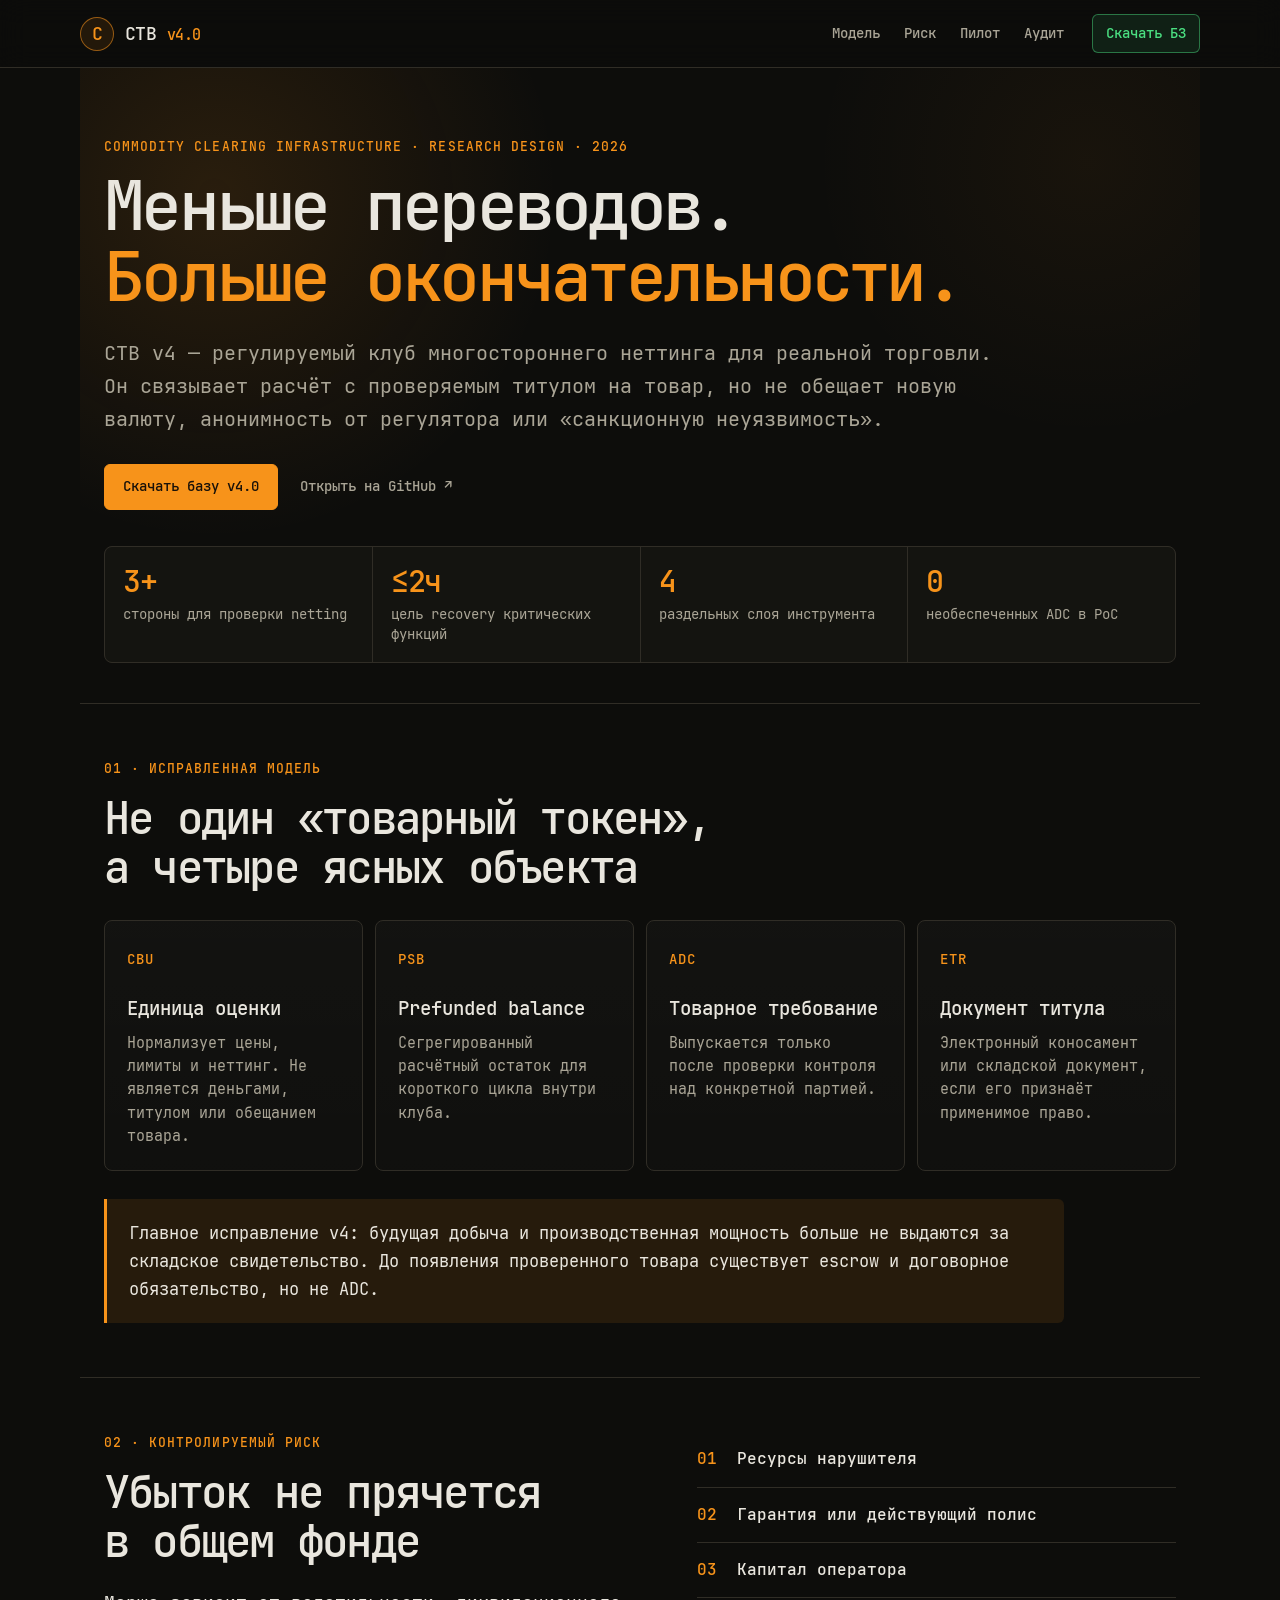
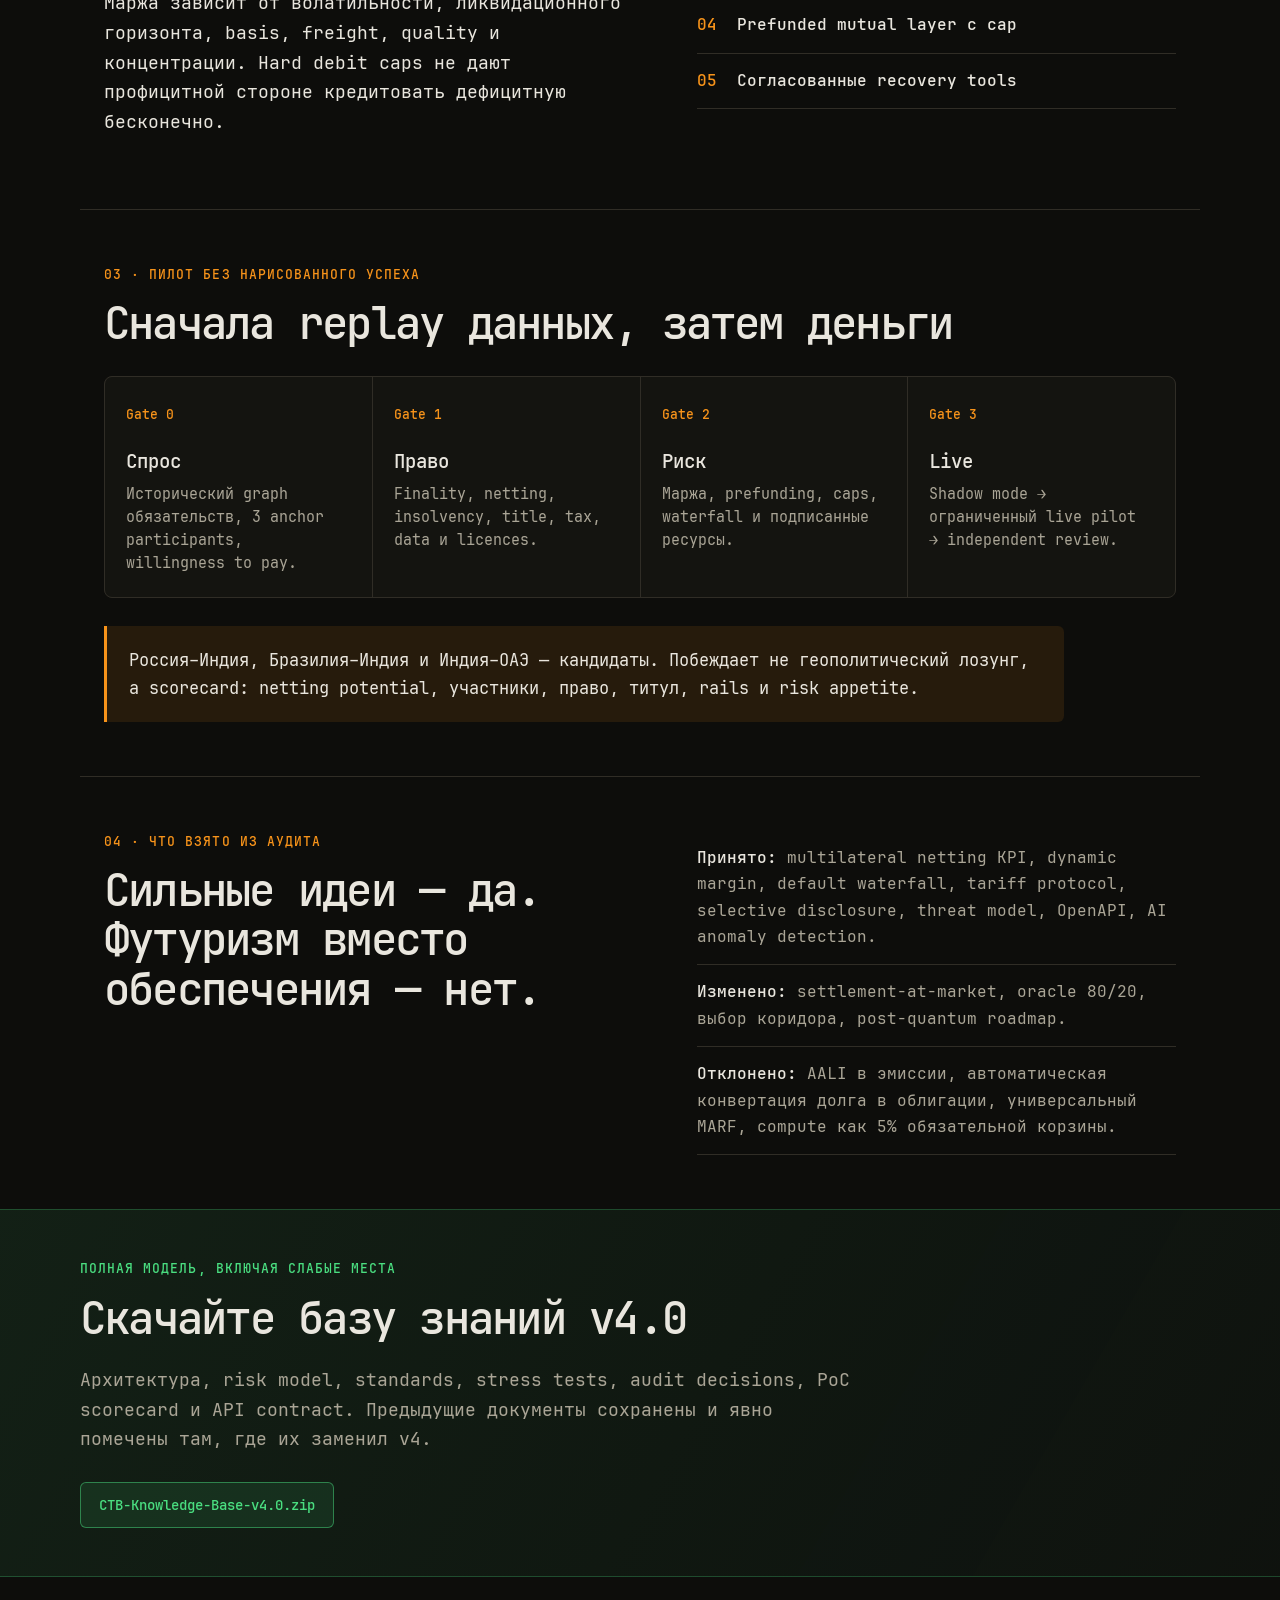
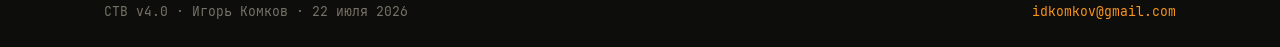
==== commit 1db2950a: "Restore compact CTB design and improve readability" ====
--- a/index.html
+++ b/index.html
@@ -5,7 +5,8 @@
   <meta name="viewport" content="width=device-width, initial-scale=1">
   <meta name="description" content="CTB v4 — регулируемый клуб многостороннего товарного клиринга. Архитектура, риск-модель и план проверяемого пилота.">
   <title>CTB v4 — Commodity Clearing Club</title>
-  <link rel="icon" href="data:image/svg+xml,%3Csvg xmlns='http://www.w3.org/2000/svg' viewBox='0 0 64 64'%3E%3Ccircle cx='32' cy='32' r='30' fill='%2310131a'/%3E%3Ctext x='32' y='43' text-anchor='middle' font-size='34' font-family='Arial' font-weight='700' fill='%23c8ff38'%3EC%3C/text%3E%3C/svg%3E">
+  <meta name="theme-color" content="#0d0d0b">
+  <link rel="icon" href="data:image/svg+xml,%3Csvg xmlns='http://www.w3.org/2000/svg' viewBox='0 0 64 64'%3E%3Ccircle cx='32' cy='32' r='30' fill='%230d0d0b' stroke='%23f7931a' stroke-width='2'/%3E%3Ctext x='32' y='43' text-anchor='middle' font-size='34' font-family='Arial' font-weight='700' fill='%23f7931a'%3EC%3C/text%3E%3C/svg%3E">
   <link rel="stylesheet" href="site.css">
 </head>
 <body>
--- a/site.css
+++ b/site.css
@@ -1 +1,311 @@
-:root{--ink:#10131a;--muted:#667085;--paper:#f6f4ef;--line:#d9d5ca;--acid:#c8ff38;--blue:#4967ff;--navy:#151d38;--white:#fff}*{box-sizing:border-box}html{scroll-behavior:smooth}body{margin:0;background:var(--paper);color:var(--ink);font:16px/1.55 Inter,ui-sans-serif,system-ui,-apple-system,BlinkMacSystemFont,"Segoe UI",sans-serif}a{color:inherit}.nav{position:sticky;top:0;z-index:10;display:flex;align-items:center;gap:30px;padding:16px clamp(20px,5vw,80px);background:rgba(246,244,239,.92);backdrop-filter:blur(14px);border-bottom:1px solid var(--line)}.brand{display:flex;align-items:center;gap:10px;text-decoration:none;font-weight:800;letter-spacing:-.03em}.brand small{color:var(--blue)}.mark{display:grid;place-items:center;width:32px;height:32px;border-radius:50%;background:var(--ink);color:var(--acid)}.nav nav{display:flex;gap:24px;margin-left:auto}.nav nav a,.text-link{font-weight:650;text-decoration:none}.button{display:inline-flex;justify-content:center;align-items:center;padding:15px 22px;border-radius:999px;background:var(--acid);color:var(--ink);font-weight:800;text-decoration:none;box-shadow:0 6px 0 var(--ink);transition:.2s transform,.2s box-shadow}.button:hover{transform:translateY(2px);box-shadow:0 4px 0 var(--ink)}.button.compact{padding:10px 16px;box-shadow:none}.hero,.section,.download{padding:clamp(70px,10vw,150px) clamp(20px,8vw,130px)}.hero{min-height:84vh;background:radial-gradient(circle at 85% 22%,rgba(73,103,255,.18),transparent 28%),linear-gradient(135deg,#f6f4ef 55%,#e9e5da)}.kicker{text-transform:uppercase;letter-spacing:.13em;font-size:.72rem;font-weight:850;color:var(--blue)}h1,h2,h3,p{margin-top:0}h1{max-width:1100px;margin:30px 0;font-size:clamp(3.6rem,9vw,8.5rem);line-height:.9;letter-spacing:-.075em}h1 span{color:var(--blue)}h2{max-width:900px;font-size:clamp(2.3rem,5vw,5rem);line-height:.98;letter-spacing:-.055em}.lead{max-width:790px;font-size:clamp(1.15rem,2vw,1.55rem);color:#353b48}.actions{display:flex;align-items:center;gap:28px;margin:36px 0 75px}.metrics{display:grid;grid-template-columns:repeat(4,1fr);border-top:1px solid var(--line)}.metrics div{padding:24px 22px 0 0}.metrics strong{display:block;font-size:2.3rem;letter-spacing:-.05em}.metrics span{display:block;max-width:180px;color:var(--muted);font-size:.9rem}.section{border-top:1px solid var(--line)}.grid{display:grid;gap:14px;margin-top:50px}.grid.four{grid-template-columns:repeat(4,1fr)}article{padding:28px;background:var(--white);border:1px solid var(--line);border-radius:18px}article b{color:var(--blue);font-size:.78rem}article h3{margin:42px 0 12px;font-size:1.35rem}.callout,.note{max-width:980px;margin:40px 0 0;padding:25px 28px;border-left:5px solid var(--acid);background:var(--navy);color:#e8ebf3;font-size:1.08rem}.split{display:grid;grid-template-columns:1fr 1fr;gap:8vw;background:var(--white)}.waterfall{margin:0;padding:0;list-style:none}.waterfall li{display:flex;gap:24px;padding:17px 0;border-bottom:1px solid var(--line);font-size:1.1rem;font-weight:700}.waterfall span{color:var(--blue)}.timeline{display:grid;grid-template-columns:repeat(4,1fr);gap:1px;margin-top:55px;background:var(--ink)}.timeline div{padding:28px;background:var(--paper)}.timeline span{font-size:.75rem;font-weight:800;color:var(--blue)}.timeline h3{margin:35px 0 10px}.verdicts p{padding-bottom:22px;border-bottom:1px solid var(--line)}.download{background:var(--blue);color:var(--white);text-align:center}.download .kicker{color:var(--acid)}.download h2,.download p{margin-left:auto;margin-right:auto}.download p{max-width:720px}.button.light{margin-top:24px;background:var(--white)}footer{display:flex;justify-content:space-between;padding:30px clamp(20px,5vw,80px);background:var(--ink);color:#b9c0d0;font-size:.9rem}@media(max-width:900px){.nav nav{display:none}.grid.four,.timeline,.metrics{grid-template-columns:1fr 1fr}.split{grid-template-columns:1fr}.hero{min-height:auto}}@media(max-width:560px){.nav .compact{display:none}.grid.four,.timeline,.metrics{grid-template-columns:1fr}.actions{align-items:flex-start;flex-direction:column}.hero,.section,.download{padding-left:20px;padding-right:20px}footer{gap:18px;flex-direction:column}}
+@font-face {
+  font-family: "JetBrains Mono";
+  src: url("./assets/fonts/JetBrainsMono-Regular.woff2") format("woff2");
+  font-weight: 400;
+  font-display: swap;
+}
+
+@font-face {
+  font-family: "JetBrains Mono";
+  src: url("./assets/fonts/JetBrainsMono-SemiBold.woff2") format("woff2");
+  font-weight: 600;
+  font-display: swap;
+}
+
+:root {
+  --bg: #0d0d0b;
+  --surface: #141410;
+  --surface-2: #1a1915;
+  --line: #302d26;
+  --text: #e9e6de;
+  --muted: #aaa596;
+  --faint: #777266;
+  --orange: #f7931a;
+  --orange-dim: rgba(247, 147, 26, 0.1);
+  --green: #4ade80;
+  --green-dim: rgba(74, 222, 128, 0.1);
+  --content: 1120px;
+}
+
+* { box-sizing: border-box; }
+html { scroll-behavior: smooth; scroll-padding-top: 78px; }
+body {
+  margin: 0;
+  background: var(--bg);
+  color: var(--text);
+  font-family: "JetBrains Mono", ui-monospace, SFMono-Regular, Menlo, Consolas, monospace;
+  font-size: 18px;
+  line-height: 1.65;
+  -webkit-font-smoothing: antialiased;
+}
+
+a { color: inherit; }
+h1, h2, h3, p { margin-top: 0; }
+h1, h2, h3 { text-wrap: balance; }
+
+.nav {
+  position: sticky;
+  top: 0;
+  z-index: 10;
+  display: flex;
+  align-items: center;
+  gap: 28px;
+  min-height: 68px;
+  padding: 10px max(24px, calc((100vw - var(--content)) / 2));
+  background: rgba(13, 13, 11, 0.92);
+  backdrop-filter: blur(14px);
+  border-bottom: 1px solid var(--line);
+}
+
+.brand {
+  display: flex;
+  align-items: center;
+  gap: 11px;
+  font-weight: 600;
+  letter-spacing: -0.03em;
+  text-decoration: none;
+}
+
+.brand small { color: var(--orange); }
+.mark {
+  display: grid;
+  place-items: center;
+  width: 34px;
+  height: 34px;
+  border: 1px solid rgba(247, 147, 26, 0.55);
+  border-radius: 50%;
+  background: var(--orange-dim);
+  color: var(--orange);
+}
+
+.nav nav { display: flex; gap: 24px; margin-left: auto; }
+.nav nav a, .text-link {
+  color: var(--muted);
+  font-size: 14px;
+  font-weight: 600;
+  text-decoration: none;
+  transition: color 160ms ease;
+}
+.nav nav a:hover, .text-link:hover { color: var(--orange); }
+
+.button {
+  display: inline-flex;
+  align-items: center;
+  justify-content: center;
+  min-height: 46px;
+  padding: 10px 18px;
+  border: 1px solid var(--orange);
+  border-radius: 6px;
+  background: var(--orange);
+  color: #181109;
+  font-size: 14px;
+  font-weight: 600;
+  text-decoration: none;
+  transition: transform 160ms ease, background 160ms ease;
+}
+.button:hover { transform: translateY(-1px); background: #ffab3e; }
+.button.compact {
+  min-height: 36px;
+  padding: 7px 13px;
+  border-color: rgba(74, 222, 128, 0.45);
+  background: var(--green-dim);
+  color: var(--green);
+}
+
+.hero, .section, .download {
+  max-width: var(--content);
+  margin-inline: auto;
+  padding: 54px 24px;
+}
+
+.hero {
+  position: relative;
+  min-height: auto;
+  padding-top: 68px;
+  padding-bottom: 40px;
+  background:
+    radial-gradient(circle at 12% 20%, rgba(247, 147, 26, 0.12), transparent 31%),
+    radial-gradient(circle at 90% 15%, rgba(247, 147, 26, 0.05), transparent 24%);
+}
+
+.kicker {
+  margin-bottom: 14px;
+  color: var(--orange);
+  font-size: 13px;
+  font-weight: 600;
+  letter-spacing: 0.08em;
+  text-transform: uppercase;
+}
+
+h1 {
+  max-width: 950px;
+  margin-bottom: 24px;
+  font-size: clamp(42px, 5.5vw, 68px);
+  font-weight: 600;
+  line-height: 1.04;
+  letter-spacing: -0.055em;
+}
+h1 span { color: var(--orange); }
+h2 {
+  max-width: 900px;
+  margin-bottom: 22px;
+  font-size: clamp(30px, 3.6vw, 44px);
+  font-weight: 600;
+  line-height: 1.12;
+  letter-spacing: -0.04em;
+}
+h3 { line-height: 1.3; }
+
+.lead {
+  max-width: 900px;
+  margin-bottom: 0;
+  color: var(--muted);
+  font-size: 20px;
+  line-height: 1.65;
+}
+
+.actions {
+  display: flex;
+  align-items: center;
+  gap: 22px;
+  margin: 28px 0 36px;
+}
+
+.metrics {
+  display: grid;
+  grid-template-columns: repeat(4, 1fr);
+  gap: 1px;
+  overflow: hidden;
+  border: 1px solid var(--line);
+  border-radius: 8px;
+  background: var(--line);
+}
+.metrics div { min-height: 112px; padding: 18px; background: var(--surface); }
+.metrics strong {
+  display: block;
+  margin-bottom: 6px;
+  color: var(--orange);
+  font-size: 30px;
+  line-height: 1.1;
+  letter-spacing: -0.04em;
+}
+.metrics span { display: block; color: var(--muted); font-size: 14px; line-height: 1.45; }
+
+.section { border-top: 1px solid var(--line); }
+.section > p:not(.kicker):not(.callout):not(.note) { max-width: 760px; color: var(--muted); }
+
+.grid { display: grid; gap: 12px; margin-top: 28px; }
+.grid.four { grid-template-columns: repeat(4, 1fr); }
+article {
+  min-width: 0;
+  padding: 22px;
+  border: 1px solid var(--line);
+  border-radius: 8px;
+  background: linear-gradient(180deg, rgba(255,255,255,0.025), rgba(255,255,255,0.012));
+}
+article b { color: var(--orange); font-size: 14px; letter-spacing: 0.08em; }
+article h3 { margin: 24px 0 10px; font-size: 19px; font-weight: 600; }
+article p { margin-bottom: 0; color: var(--muted); font-size: 15px; line-height: 1.55; }
+
+.callout, .note {
+  max-width: 960px;
+  margin: 28px 0 0;
+  padding: 20px 22px;
+  border-left: 3px solid var(--orange);
+  border-radius: 0 6px 6px 0;
+  background: var(--orange-dim);
+  color: var(--text);
+  font-size: 17px;
+}
+
+.split {
+  display: grid;
+  grid-template-columns: minmax(0, 1.05fr) minmax(320px, 0.95fr);
+  gap: 64px;
+  background: transparent;
+}
+
+.waterfall { margin: 0; padding: 0; list-style: none; }
+.waterfall li {
+  display: flex;
+  gap: 20px;
+  padding: 14px 0;
+  border-bottom: 1px solid var(--line);
+  font-size: 16px;
+  font-weight: 600;
+}
+.waterfall span { color: var(--orange); }
+
+.timeline {
+  display: grid;
+  grid-template-columns: repeat(4, 1fr);
+  gap: 1px;
+  overflow: hidden;
+  margin-top: 28px;
+  border: 1px solid var(--line);
+  border-radius: 8px;
+  background: var(--line);
+}
+.timeline div { padding: 21px; background: var(--surface); }
+.timeline span { color: var(--orange); font-size: 13px; font-weight: 600; }
+.timeline h3 { margin: 22px 0 8px; font-size: 19px; }
+.timeline p { margin-bottom: 0; color: var(--muted); font-size: 15px; line-height: 1.55; }
+
+.verdicts p {
+  margin-bottom: 0;
+  padding: 14px 0;
+  border-bottom: 1px solid var(--line);
+  color: var(--muted);
+  font-size: 16px;
+}
+.verdicts strong { color: var(--text); }
+
+.download {
+  max-width: none;
+  padding: 48px max(24px, calc((100vw - var(--content)) / 2));
+  border-top: 1px solid rgba(74, 222, 128, 0.25);
+  border-bottom: 1px solid rgba(74, 222, 128, 0.25);
+  background: linear-gradient(120deg, rgba(74, 222, 128, 0.09), rgba(74, 222, 128, 0.025));
+  text-align: left;
+}
+.download .kicker { color: var(--green); }
+.download h2 { margin-left: 0; }
+.download p { max-width: 780px; margin-left: 0; color: var(--muted); }
+.button.light {
+  margin-top: 10px;
+  border-color: rgba(74, 222, 128, 0.48);
+  background: var(--green-dim);
+  color: var(--green);
+}
+
+footer {
+  display: flex;
+  justify-content: space-between;
+  max-width: var(--content);
+  margin-inline: auto;
+  padding: 24px;
+  color: var(--faint);
+  font-size: 13px;
+}
+footer a { color: var(--orange); text-decoration: none; }
+
+@media (max-width: 920px) {
+  body { font-size: 17px; }
+  .nav nav { display: none; }
+  .grid.four, .timeline, .metrics { grid-template-columns: 1fr 1fr; }
+  .split { grid-template-columns: 1fr; gap: 28px; }
+}
+
+@media (max-width: 560px) {
+  .nav { padding-inline: 16px; }
+  .nav .compact { display: none; }
+  .hero, .section { padding: 38px 18px; }
+  .hero { padding-top: 48px; }
+  h1 { font-size: 39px; }
+  h2 { font-size: 29px; }
+  .lead { font-size: 18px; }
+  .grid.four, .timeline, .metrics { grid-template-columns: 1fr; }
+  .actions { align-items: flex-start; flex-direction: column; }
+  .download { padding: 38px 18px; }
+  footer { gap: 12px; flex-direction: column; padding-inline: 18px; }
+}
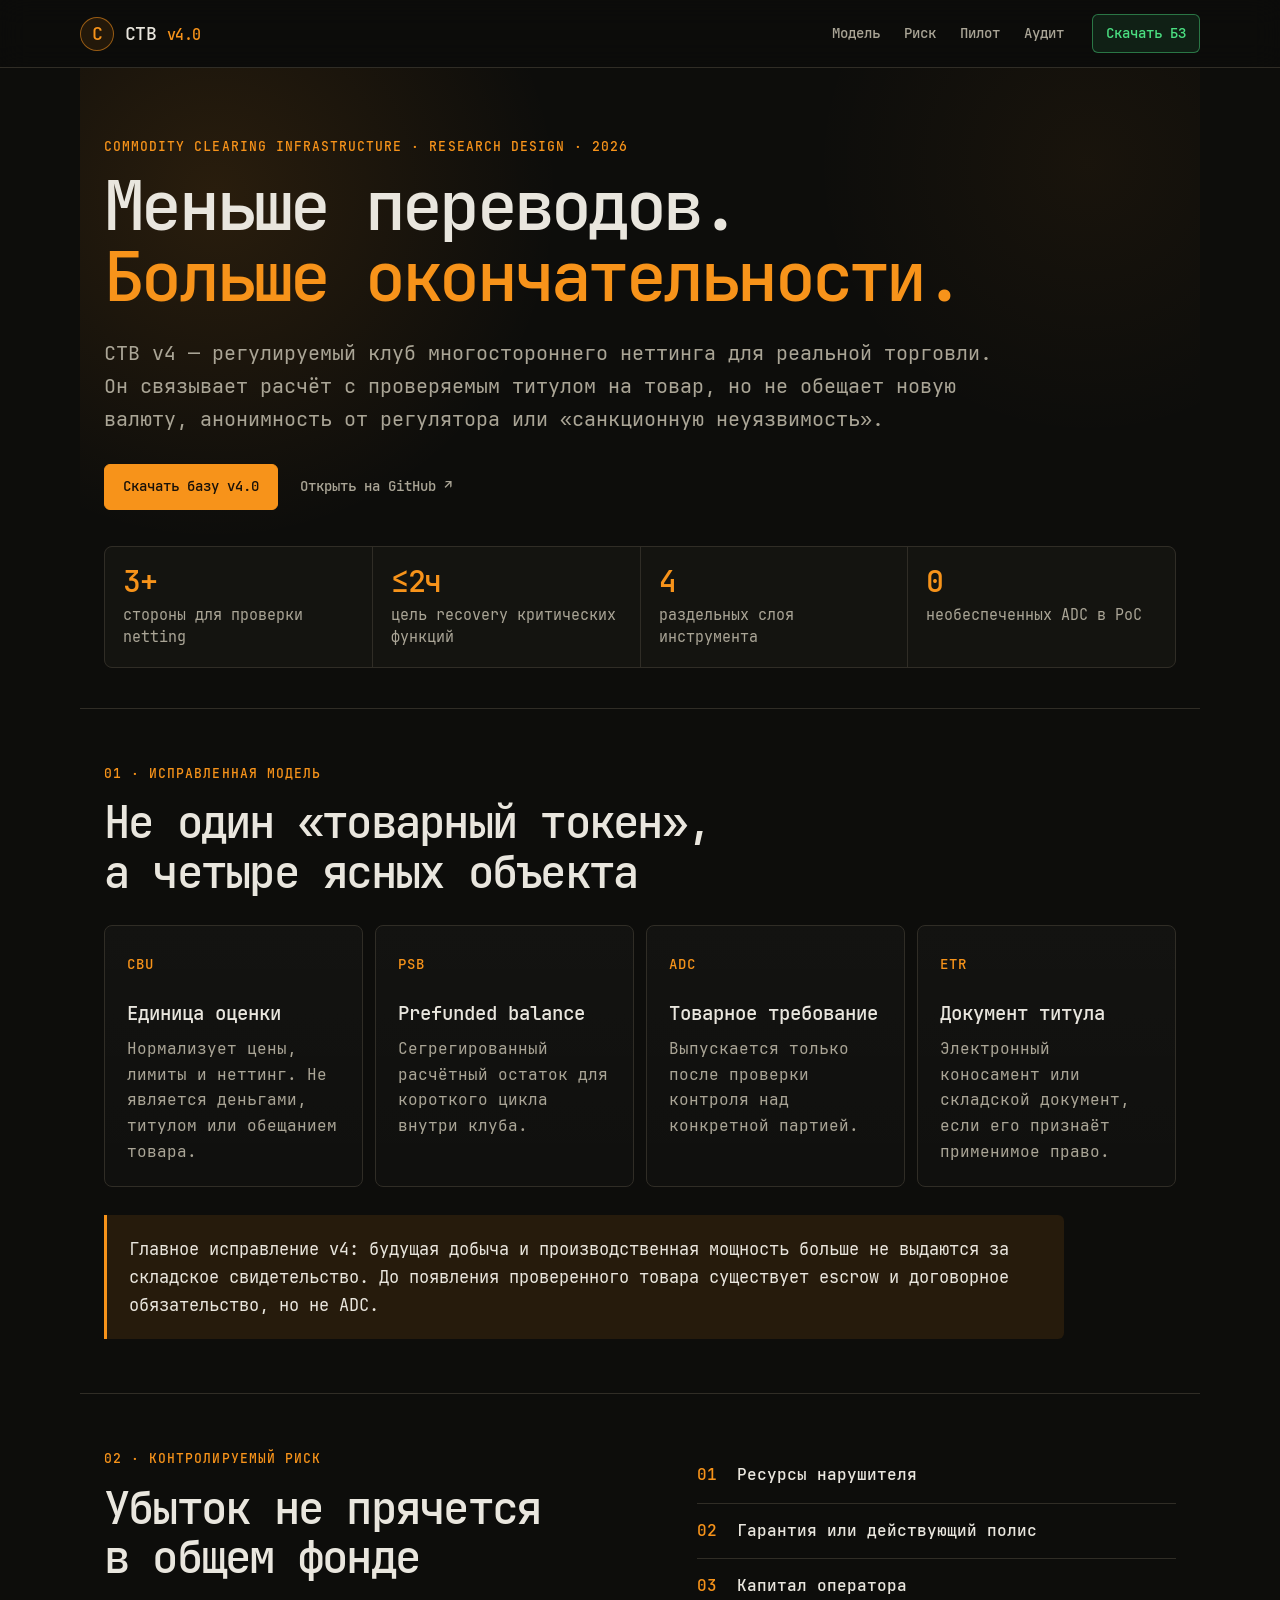
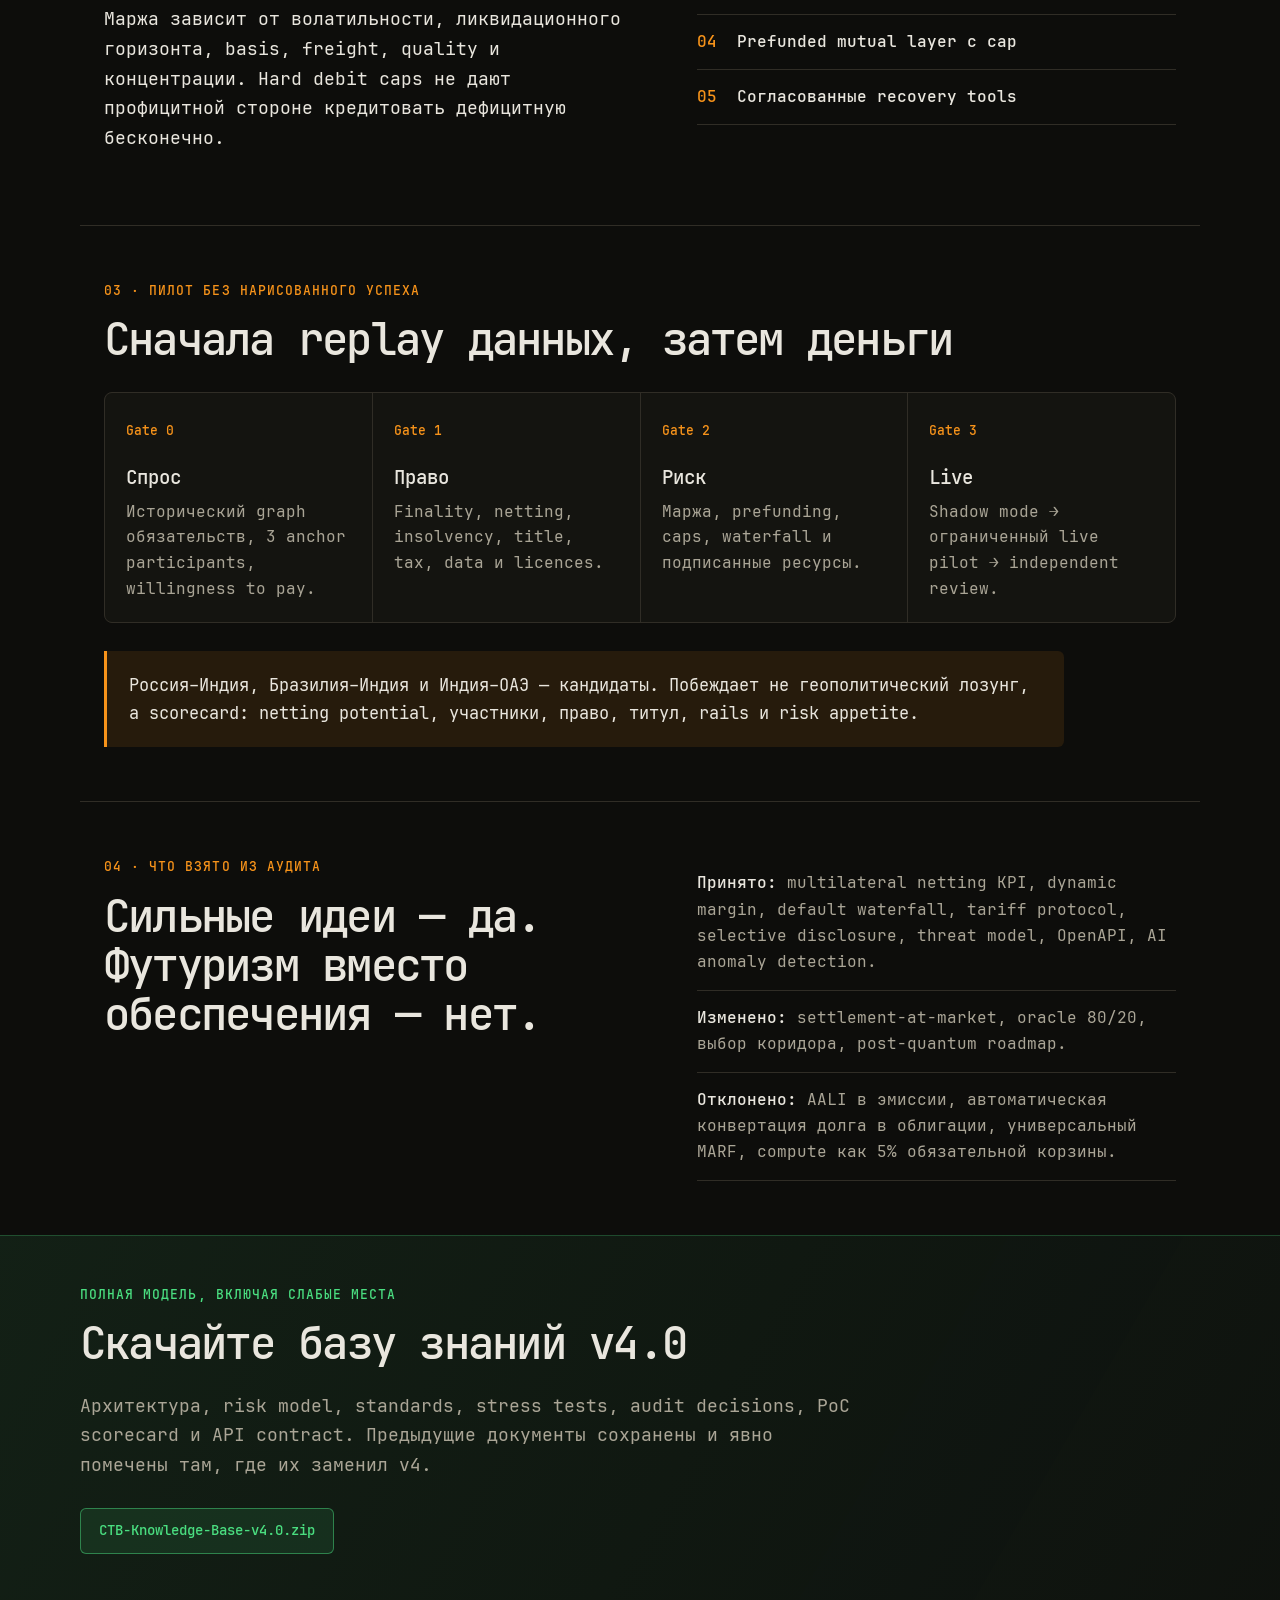
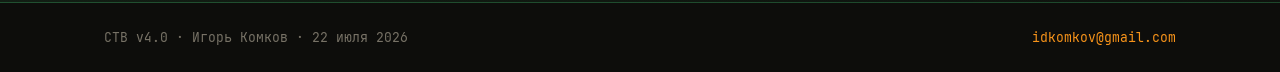
==== commit 74f8f2d4: "Increase CTB content text and finalize compact layout" ====
--- a/index.html
+++ b/index.html
@@ -7,7 +7,7 @@
   <title>CTB v4 — Commodity Clearing Club</title>
   <meta name="theme-color" content="#0d0d0b">
   <link rel="icon" href="data:image/svg+xml,%3Csvg xmlns='http://www.w3.org/2000/svg' viewBox='0 0 64 64'%3E%3Ccircle cx='32' cy='32' r='30' fill='%230d0d0b' stroke='%23f7931a' stroke-width='2'/%3E%3Ctext x='32' y='43' text-anchor='middle' font-size='34' font-family='Arial' font-weight='700' fill='%23f7931a'%3EC%3C/text%3E%3C/svg%3E">
-  <link rel="stylesheet" href="site.css">
+  <link rel="stylesheet" href="site.css?v=4.0.2">
 </head>
 <body>
   <header class="nav">
--- a/site.css
+++ b/site.css
@@ -189,7 +189,7 @@
   line-height: 1.1;
   letter-spacing: -0.04em;
 }
-.metrics span { display: block; color: var(--muted); font-size: 14px; line-height: 1.45; }
+.metrics span { display: block; color: var(--muted); font-size: 15px; line-height: 1.5; }
 
 .section { border-top: 1px solid var(--line); }
 .section > p:not(.kicker):not(.callout):not(.note) { max-width: 760px; color: var(--muted); }
@@ -205,7 +205,7 @@
 }
 article b { color: var(--orange); font-size: 14px; letter-spacing: 0.08em; }
 article h3 { margin: 24px 0 10px; font-size: 19px; font-weight: 600; }
-article p { margin-bottom: 0; color: var(--muted); font-size: 15px; line-height: 1.55; }
+article p { margin-bottom: 0; color: var(--muted); font-size: 16px; line-height: 1.6; }
 
 .callout, .note {
   max-width: 960px;
@@ -249,7 +249,7 @@
 .timeline div { padding: 21px; background: var(--surface); }
 .timeline span { color: var(--orange); font-size: 13px; font-weight: 600; }
 .timeline h3 { margin: 22px 0 8px; font-size: 19px; }
-.timeline p { margin-bottom: 0; color: var(--muted); font-size: 15px; line-height: 1.55; }
+.timeline p { margin-bottom: 0; color: var(--muted); font-size: 16px; line-height: 1.6; }
 
 .verdicts p {
   margin-bottom: 0;
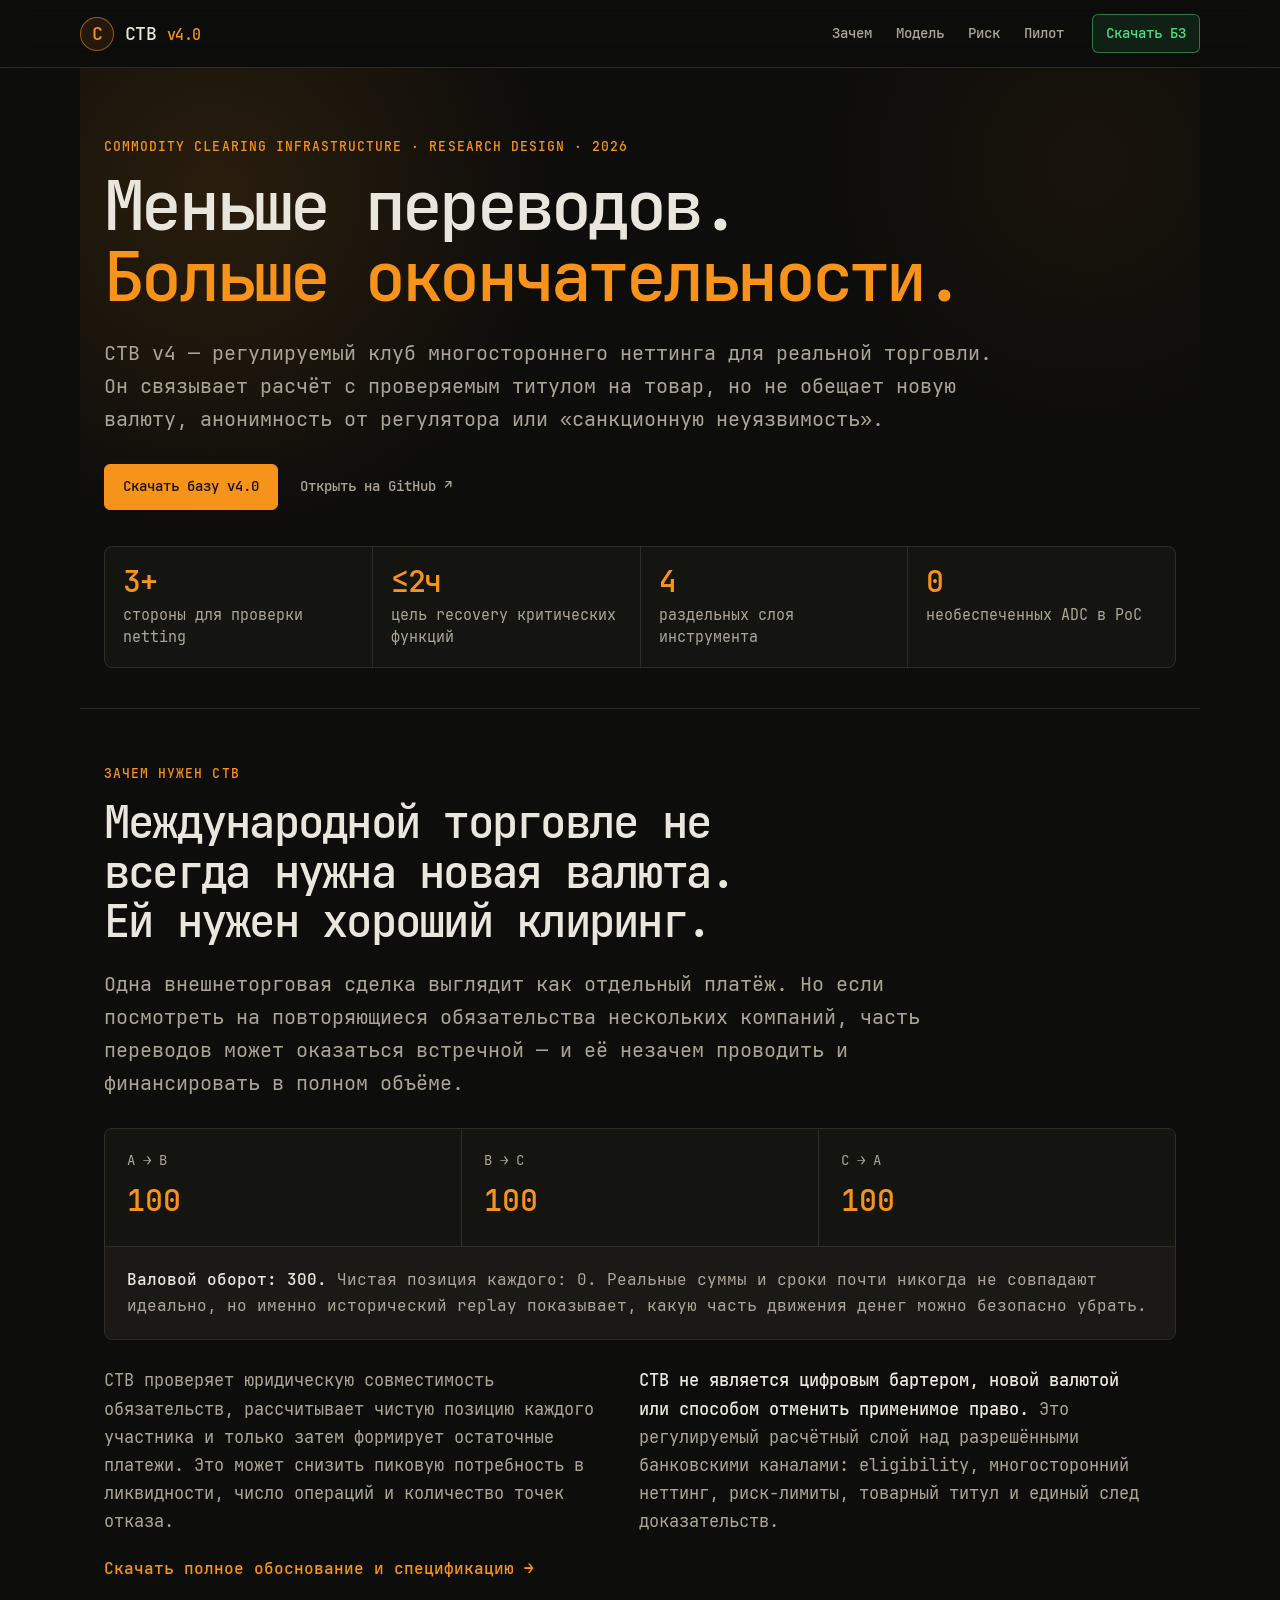
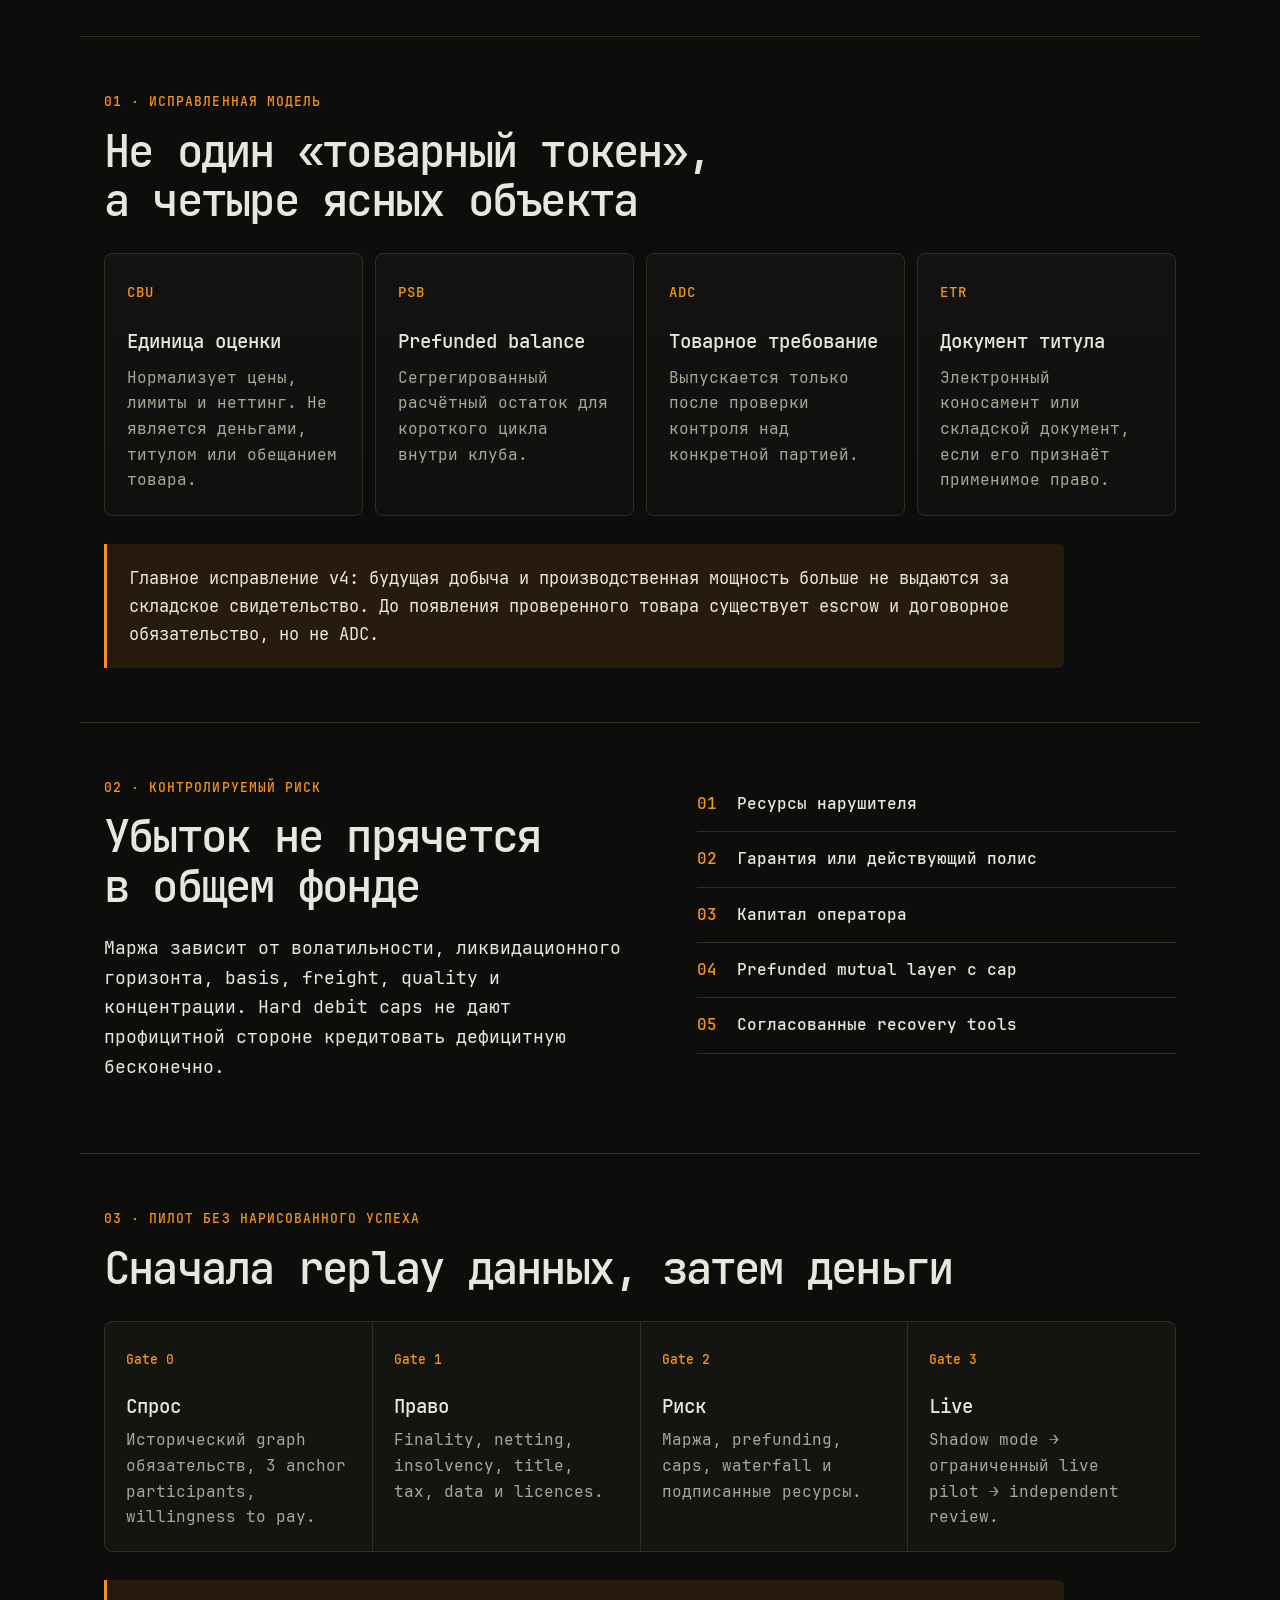
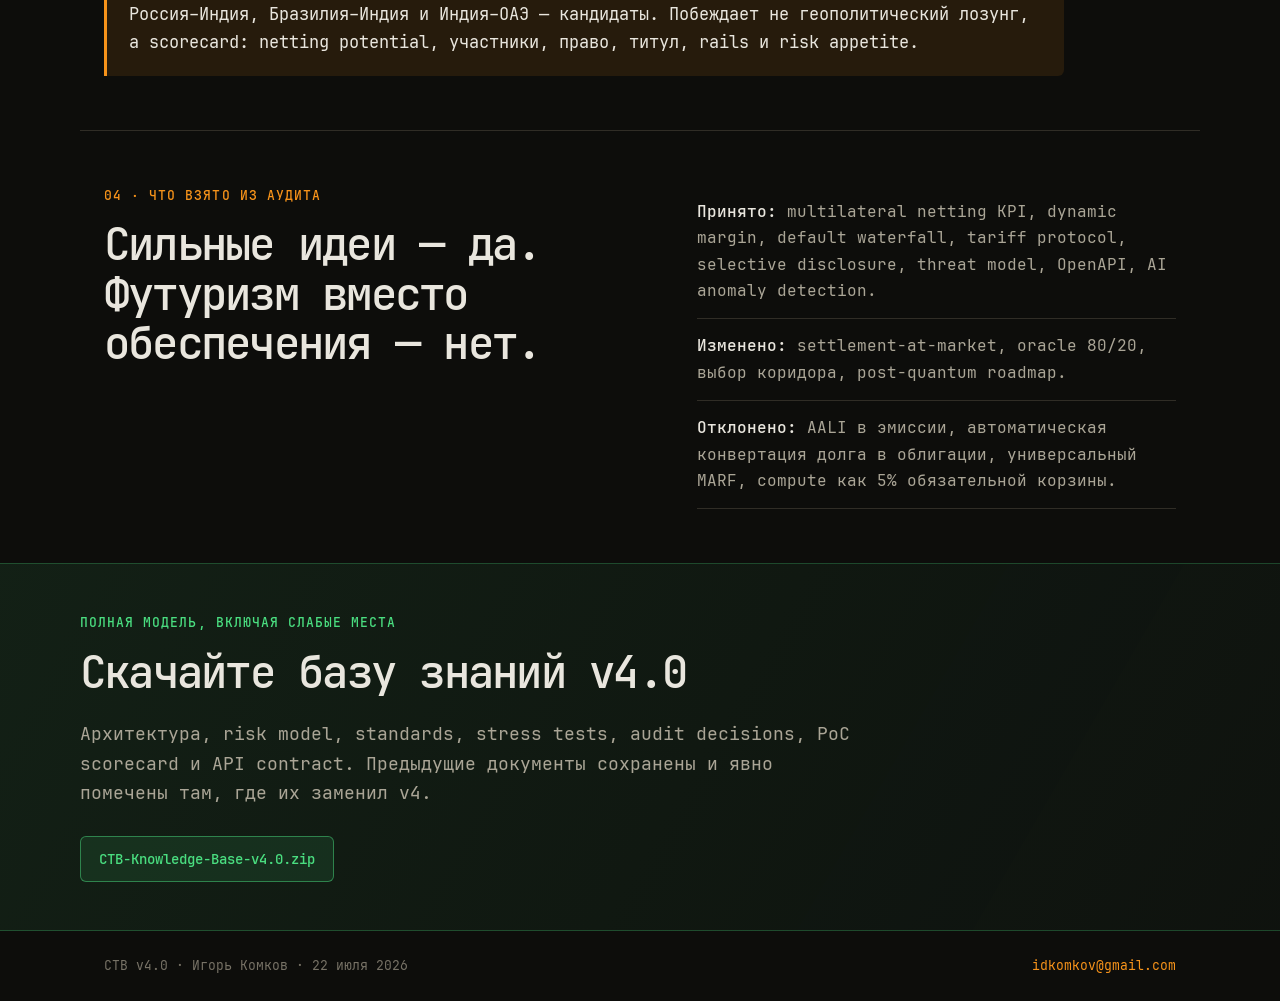
==== commit cd712177: "Add CTB introduction and refresh knowledge base Publish the new why-CTB introduction, denser readabl" ====
--- a/index.html
+++ b/index.html
@@ -13,7 +13,7 @@
   <header class="nav">
     <a class="brand" href="#top"><span class="mark">C</span><span>CTB <small>v4.0</small></span></a>
     <nav aria-label="Основная навигация">
-      <a href="#model">Модель</a><a href="#risk">Риск</a><a href="#pilot">Пилот</a><a href="#audit">Аудит</a>
+      <a href="#why">Зачем</a><a href="#model">Модель</a><a href="#risk">Риск</a><a href="#pilot">Пилот</a>
     </nav>
     <a class="button compact" href="CTB-Knowledge-Base-v4.0.zip" download>Скачать БЗ</a>
   </header>
@@ -33,6 +33,26 @@
         <div><strong>4</strong><span>раздельных слоя инструмента</span></div>
         <div><strong>0</strong><span>необеспеченных ADC в PoC</span></div>
       </div>
+    </section>
+
+    <section class="section why" id="why">
+      <p class="kicker">Зачем нужен CTB</p>
+      <h2>Международной торговле не всегда нужна новая валюта. Ей нужен хороший клиринг.</h2>
+      <p class="section-lead">Одна внешнеторговая сделка выглядит как отдельный платёж. Но если посмотреть на повторяющиеся обязательства нескольких компаний, часть переводов может оказаться встречной — и её незачем проводить и финансировать в полном объёме.</p>
+
+      <div class="netting-example" aria-label="Упрощённый пример многостороннего неттинга">
+        <div><span>A → B</span><strong>100</strong></div>
+        <div><span>B → C</span><strong>100</strong></div>
+        <div><span>C → A</span><strong>100</strong></div>
+        <p><b>Валовой оборот: 300.</b> Чистая позиция каждого: 0. Реальные суммы и сроки почти никогда не совпадают идеально, но именно исторический replay показывает, какую часть движения денег можно безопасно убрать.</p>
+      </div>
+
+      <div class="why-copy">
+        <p>CTB проверяет юридическую совместимость обязательств, рассчитывает чистую позицию каждого участника и только затем формирует остаточные платежи. Это может снизить пиковую потребность в ликвидности, число операций и количество точек отказа.</p>
+        <p><strong>CTB не является цифровым бартером, новой валютой или способом отменить применимое право.</strong> Это регулируемый расчётный слой над разрешёнными банковскими каналами: eligibility, многосторонний неттинг, риск-лимиты, товарный титул и единый след доказательств.</p>
+      </div>
+
+      <a class="text-link article-link" href="CTB-Knowledge-Base-v4.0.zip" download>Скачать полное обоснование и спецификацию →</a>
     </section>
 
     <section class="section" id="model">
--- a/site.css
+++ b/site.css
@@ -194,6 +194,46 @@
 .section { border-top: 1px solid var(--line); }
 .section > p:not(.kicker):not(.callout):not(.note) { max-width: 760px; color: var(--muted); }
 
+.section-lead {
+  max-width: 900px !important;
+  margin-bottom: 28px;
+  font-size: 20px;
+  line-height: 1.65;
+}
+
+.netting-example {
+  display: grid;
+  grid-template-columns: repeat(3, minmax(120px, 1fr));
+  gap: 1px;
+  overflow: hidden;
+  margin: 0 0 26px;
+  border: 1px solid var(--line);
+  border-radius: 8px;
+  background: var(--line);
+}
+.netting-example div { padding: 20px 22px; background: var(--surface); }
+.netting-example span { display: block; color: var(--muted); font-size: 14px; }
+.netting-example strong { display: block; margin-top: 4px; color: var(--orange); font-size: 30px; }
+.netting-example p {
+  grid-column: 1 / -1;
+  margin: 0;
+  padding: 20px 22px;
+  background: var(--surface-2);
+  color: var(--muted);
+  font-size: 16px;
+}
+.netting-example b { color: var(--text); }
+
+.why-copy {
+  display: grid;
+  grid-template-columns: 1fr 1fr;
+  gap: 30px;
+  max-width: 1040px;
+}
+.why-copy p { color: var(--muted); font-size: 17px; }
+.why-copy strong { color: var(--text); }
+.article-link { display: inline-block; margin-top: 4px; color: var(--orange); font-size: 16px; }
+
 .grid { display: grid; gap: 12px; margin-top: 28px; }
 .grid.four { grid-template-columns: repeat(4, 1fr); }
 article {
@@ -294,6 +334,7 @@
   .nav nav { display: none; }
   .grid.four, .timeline, .metrics { grid-template-columns: 1fr 1fr; }
   .split { grid-template-columns: 1fr; gap: 28px; }
+  .why-copy { grid-template-columns: 1fr; gap: 0; }
 }
 
 @media (max-width: 560px) {
@@ -305,6 +346,8 @@
   h2 { font-size: 29px; }
   .lead { font-size: 18px; }
   .grid.four, .timeline, .metrics { grid-template-columns: 1fr; }
+  .netting-example { grid-template-columns: 1fr; }
+  .netting-example p { grid-column: 1; }
   .actions { align-items: flex-start; flex-direction: column; }
   .download { padding: 38px 18px; }
   footer { gap: 12px; flex-direction: column; padding-inline: 18px; }
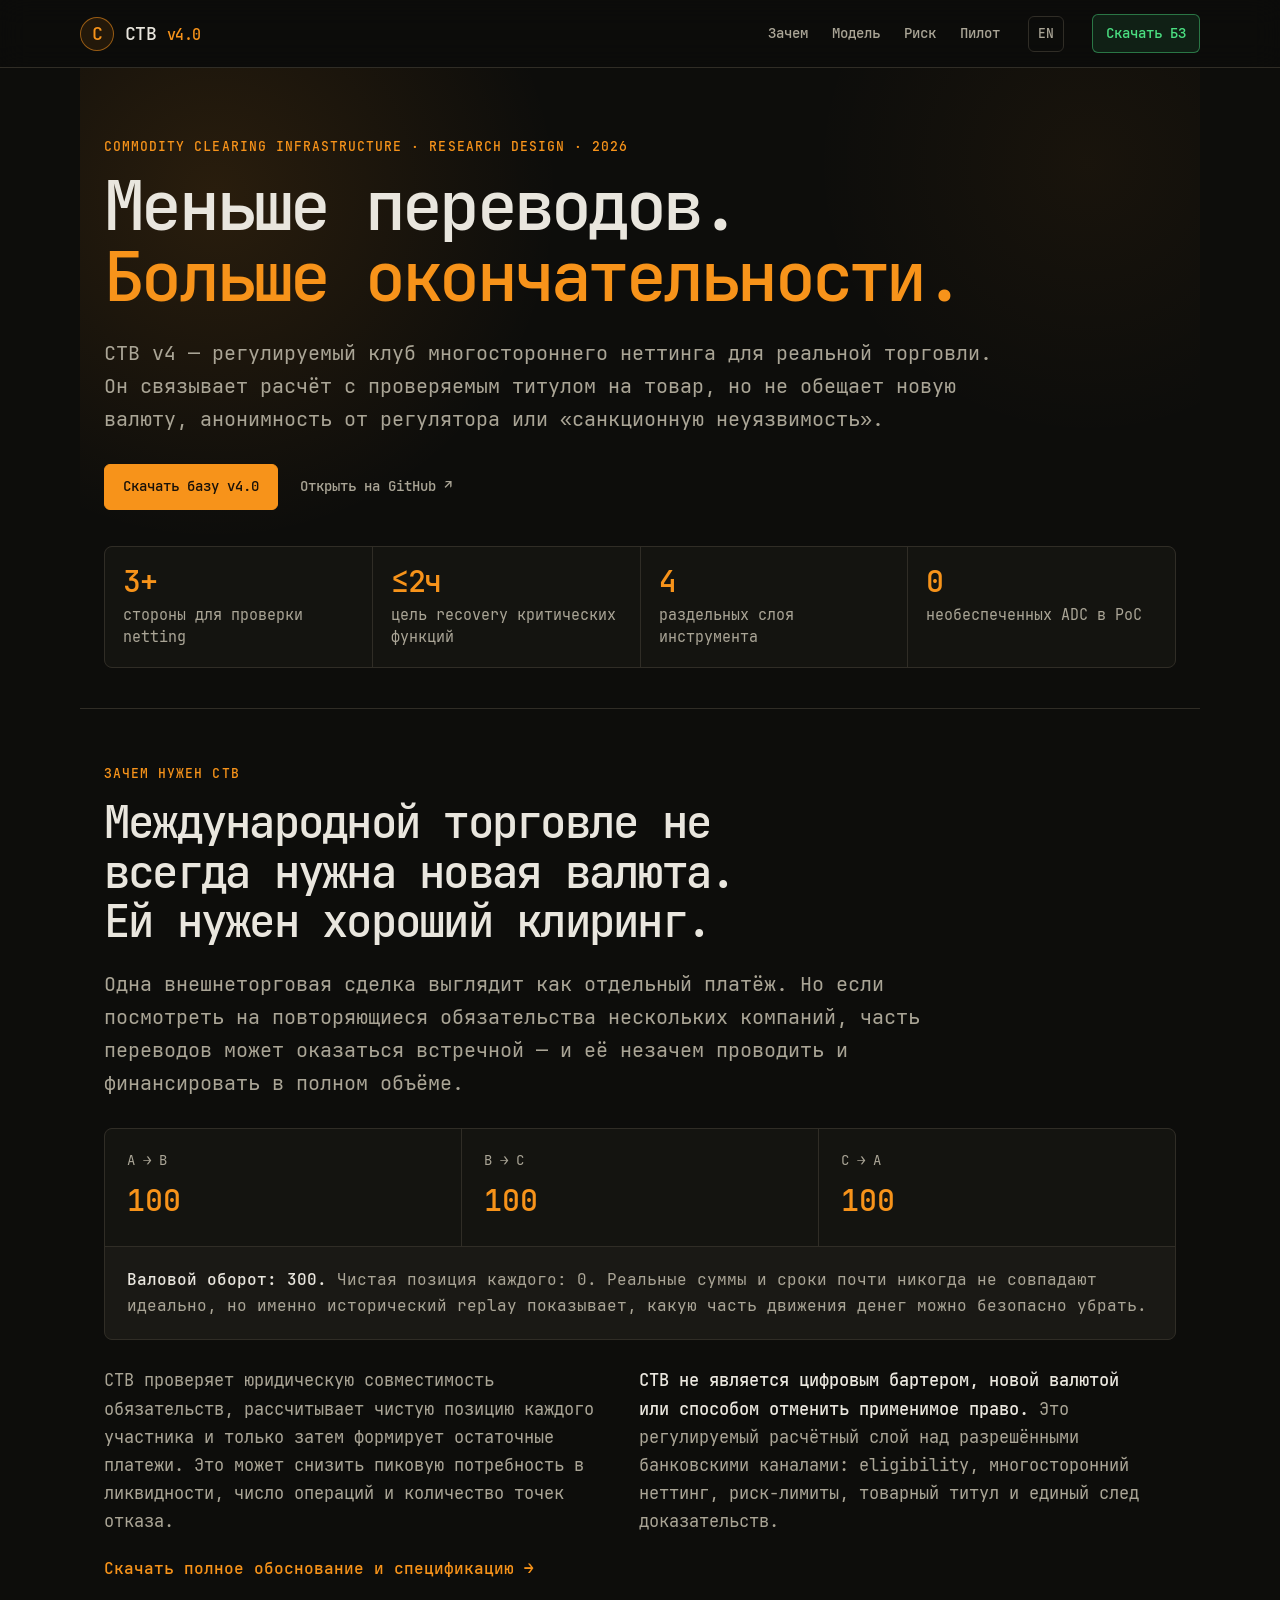
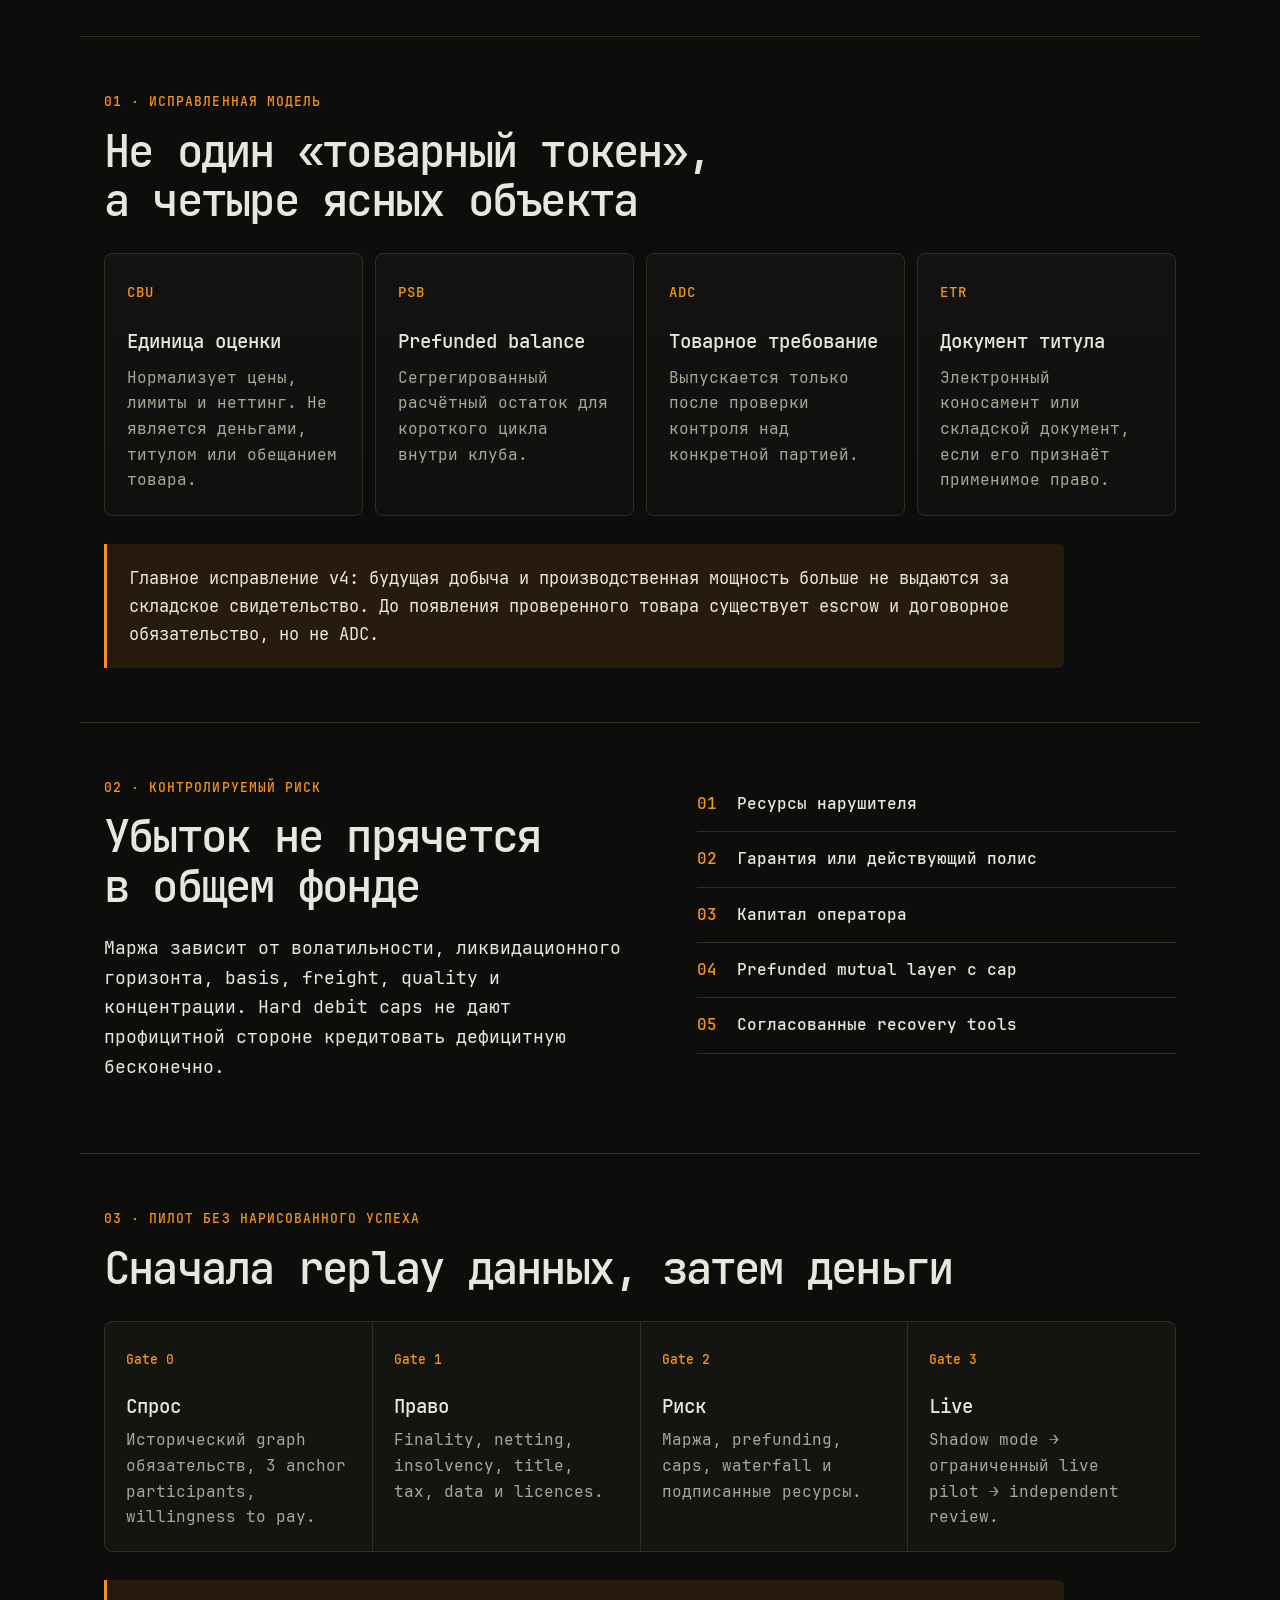
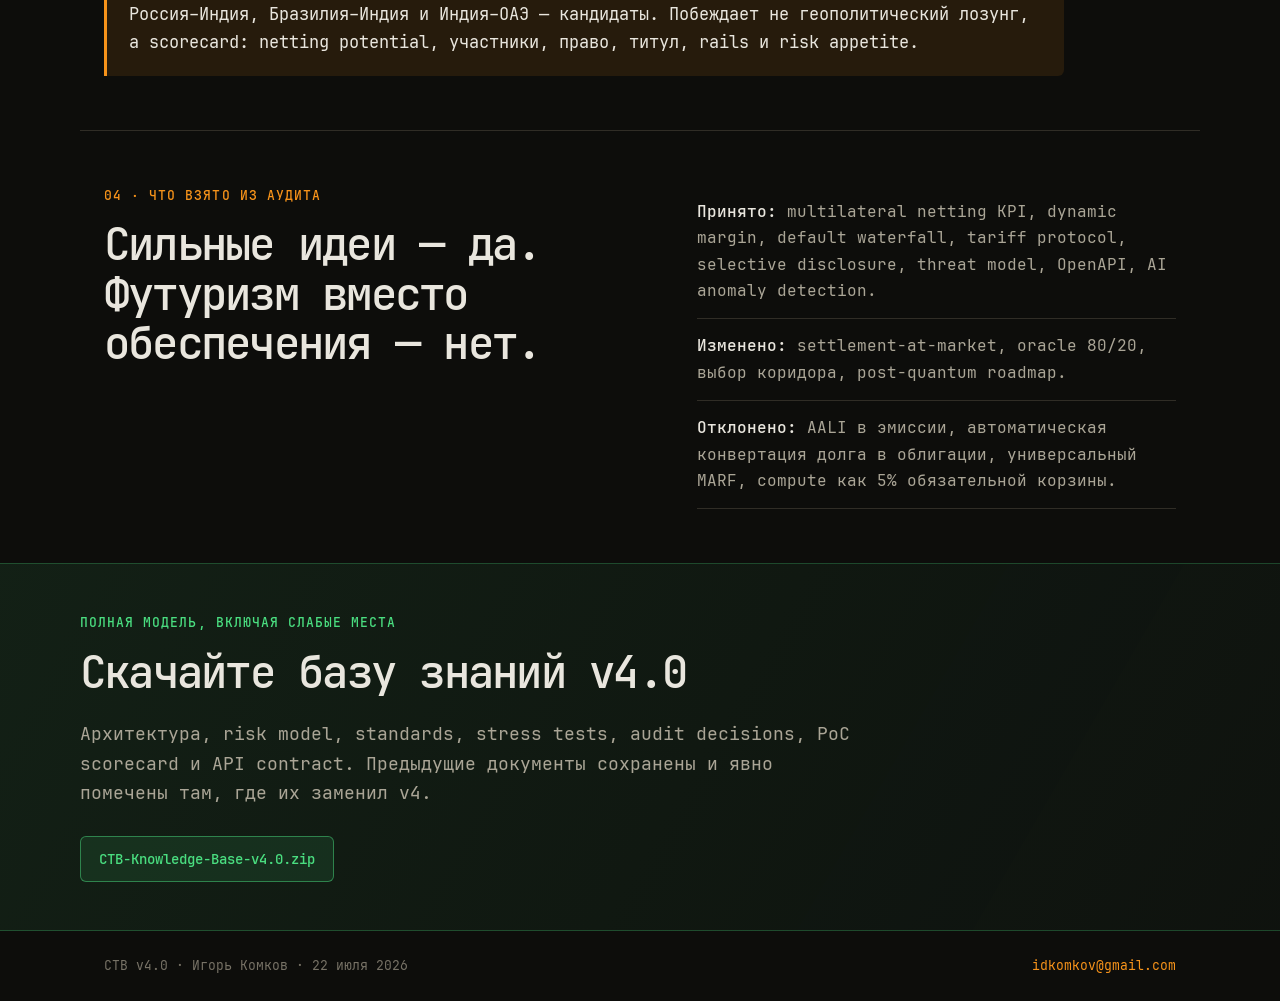
==== commit 5a4a4760: "Add English site and institutional outreach pack" ====
--- a/index.html
+++ b/index.html
@@ -7,7 +7,7 @@
   <title>CTB v4 — Commodity Clearing Club</title>
   <meta name="theme-color" content="#0d0d0b">
   <link rel="icon" href="data:image/svg+xml,%3Csvg xmlns='http://www.w3.org/2000/svg' viewBox='0 0 64 64'%3E%3Ccircle cx='32' cy='32' r='30' fill='%230d0d0b' stroke='%23f7931a' stroke-width='2'/%3E%3Ctext x='32' y='43' text-anchor='middle' font-size='34' font-family='Arial' font-weight='700' fill='%23f7931a'%3EC%3C/text%3E%3C/svg%3E">
-  <link rel="stylesheet" href="site.css?v=4.0.2">
+  <link rel="stylesheet" href="site.css?v=4.0.4">
 </head>
 <body>
   <header class="nav">
@@ -15,6 +15,7 @@
     <nav aria-label="Основная навигация">
       <a href="#why">Зачем</a><a href="#model">Модель</a><a href="#risk">Риск</a><a href="#pilot">Пилот</a>
     </nav>
+    <a class="lang-switch" href="index-en.html" lang="en" hreflang="en" aria-label="English version">EN</a>
     <a class="button compact" href="CTB-Knowledge-Base-v4.0.zip" download>Скачать БЗ</a>
   </header>
 
--- a/site.css
+++ b/site.css
@@ -87,6 +87,20 @@
   transition: color 160ms ease;
 }
 .nav nav a:hover, .text-link:hover { color: var(--orange); }
+
+.lang-switch {
+  display: inline-grid;
+  place-items: center;
+  min-width: 36px;
+  min-height: 36px;
+  border: 1px solid var(--line);
+  border-radius: 6px;
+  color: var(--muted);
+  font-size: 13px;
+  font-weight: 600;
+  text-decoration: none;
+}
+.lang-switch:hover { border-color: rgba(247, 147, 26, 0.55); color: var(--orange); }
 
 .button {
   display: inline-flex;
